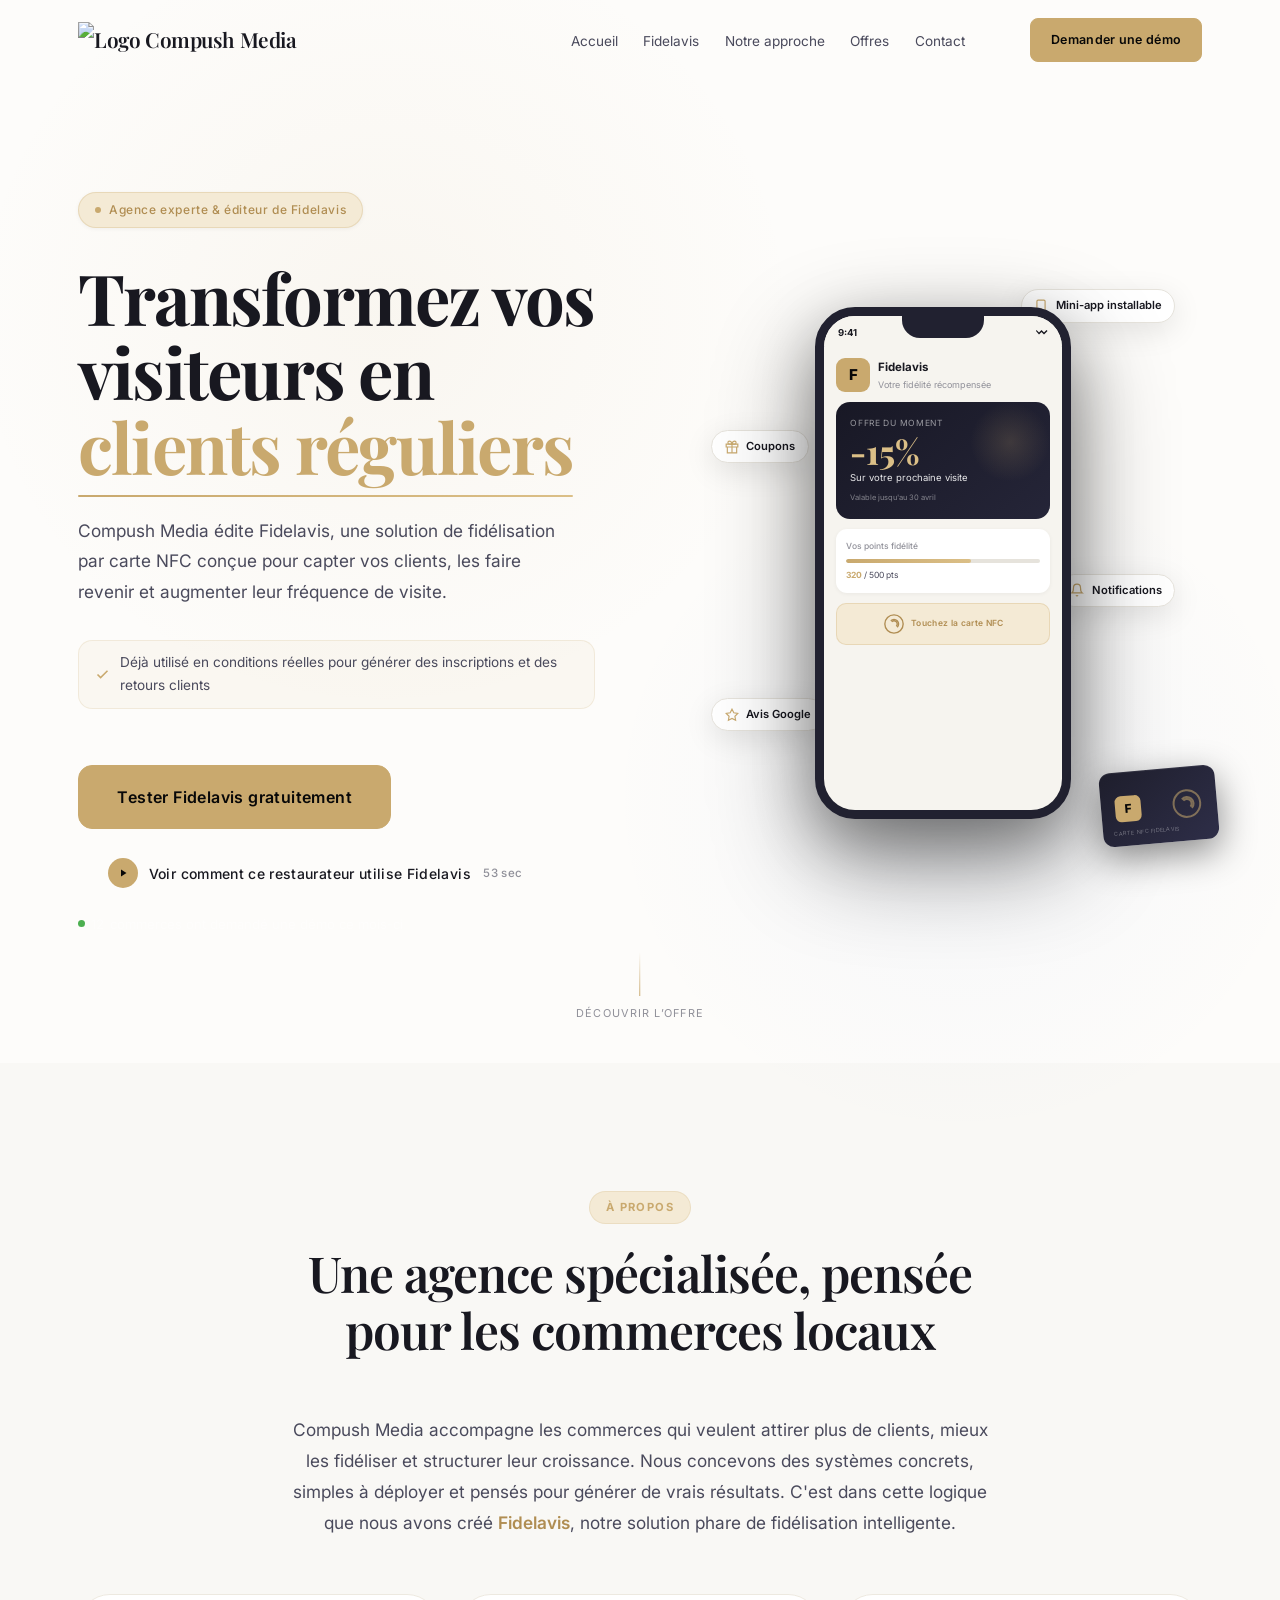
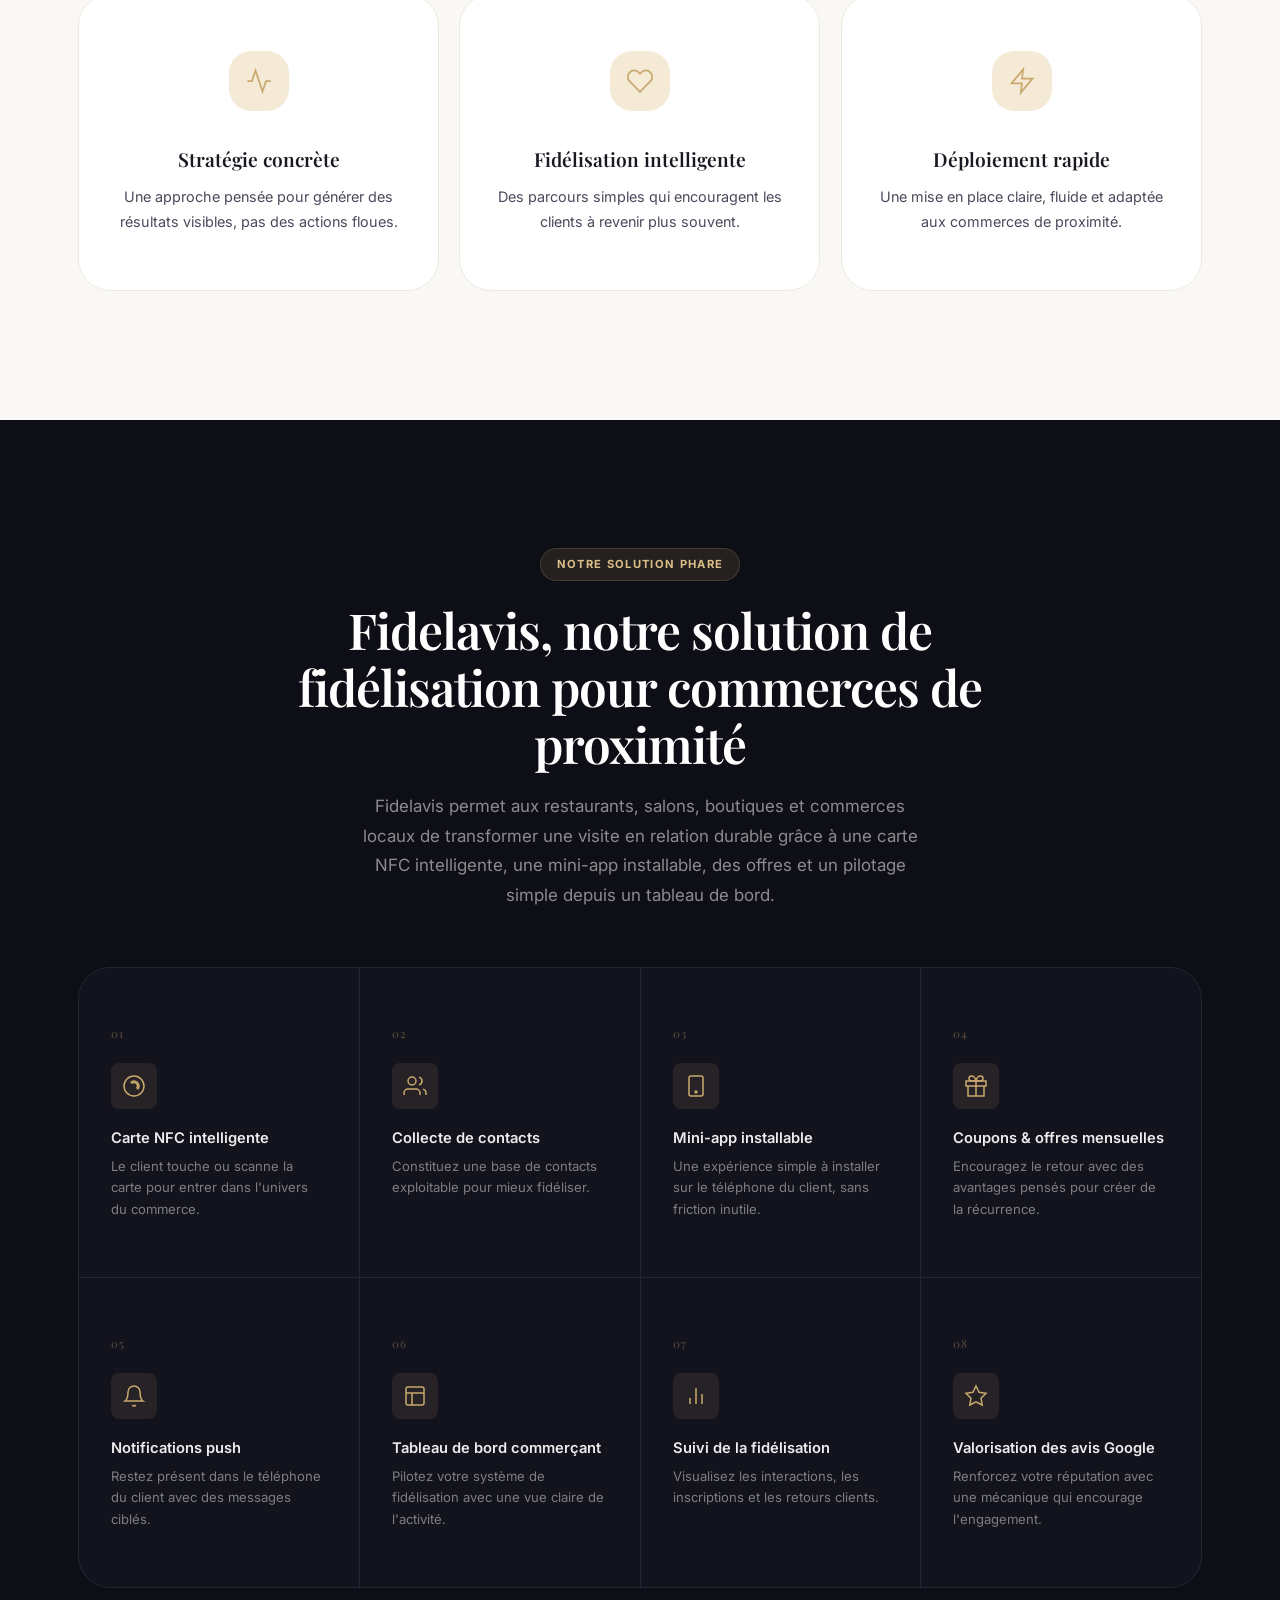
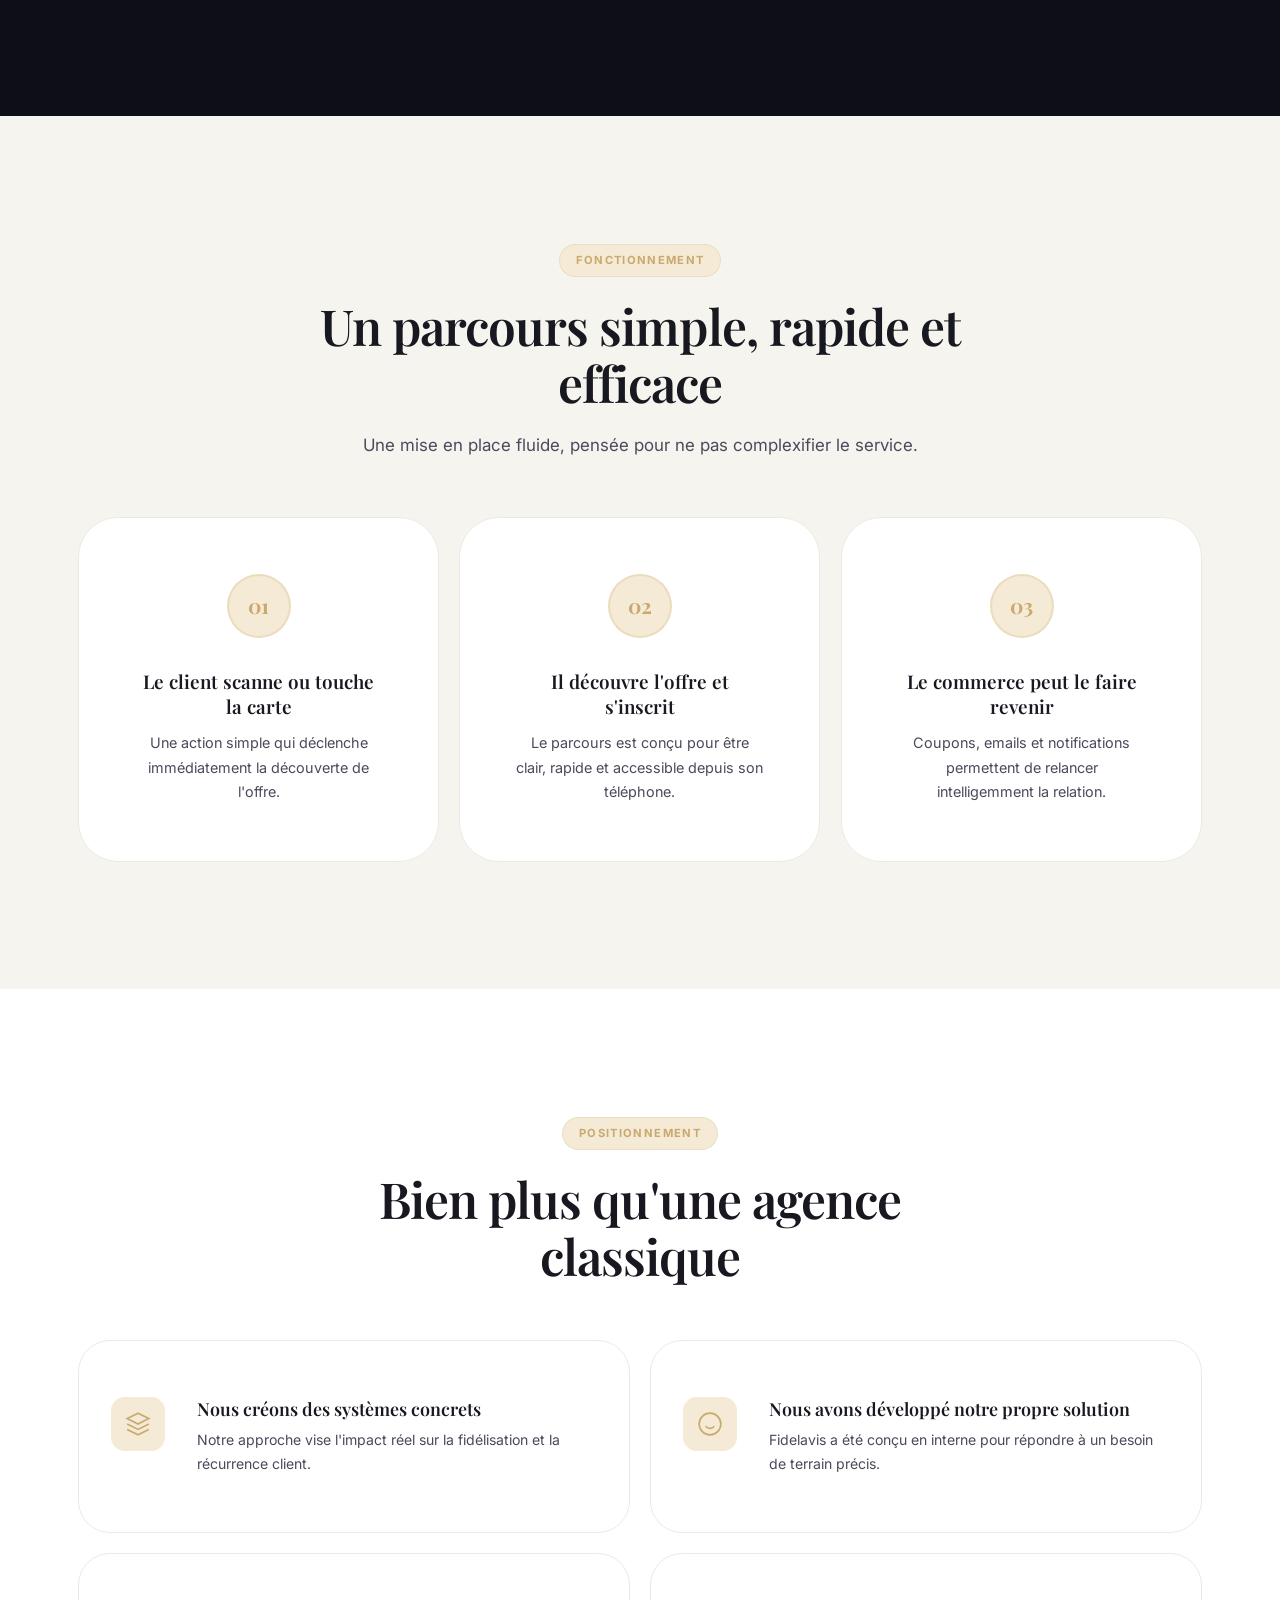
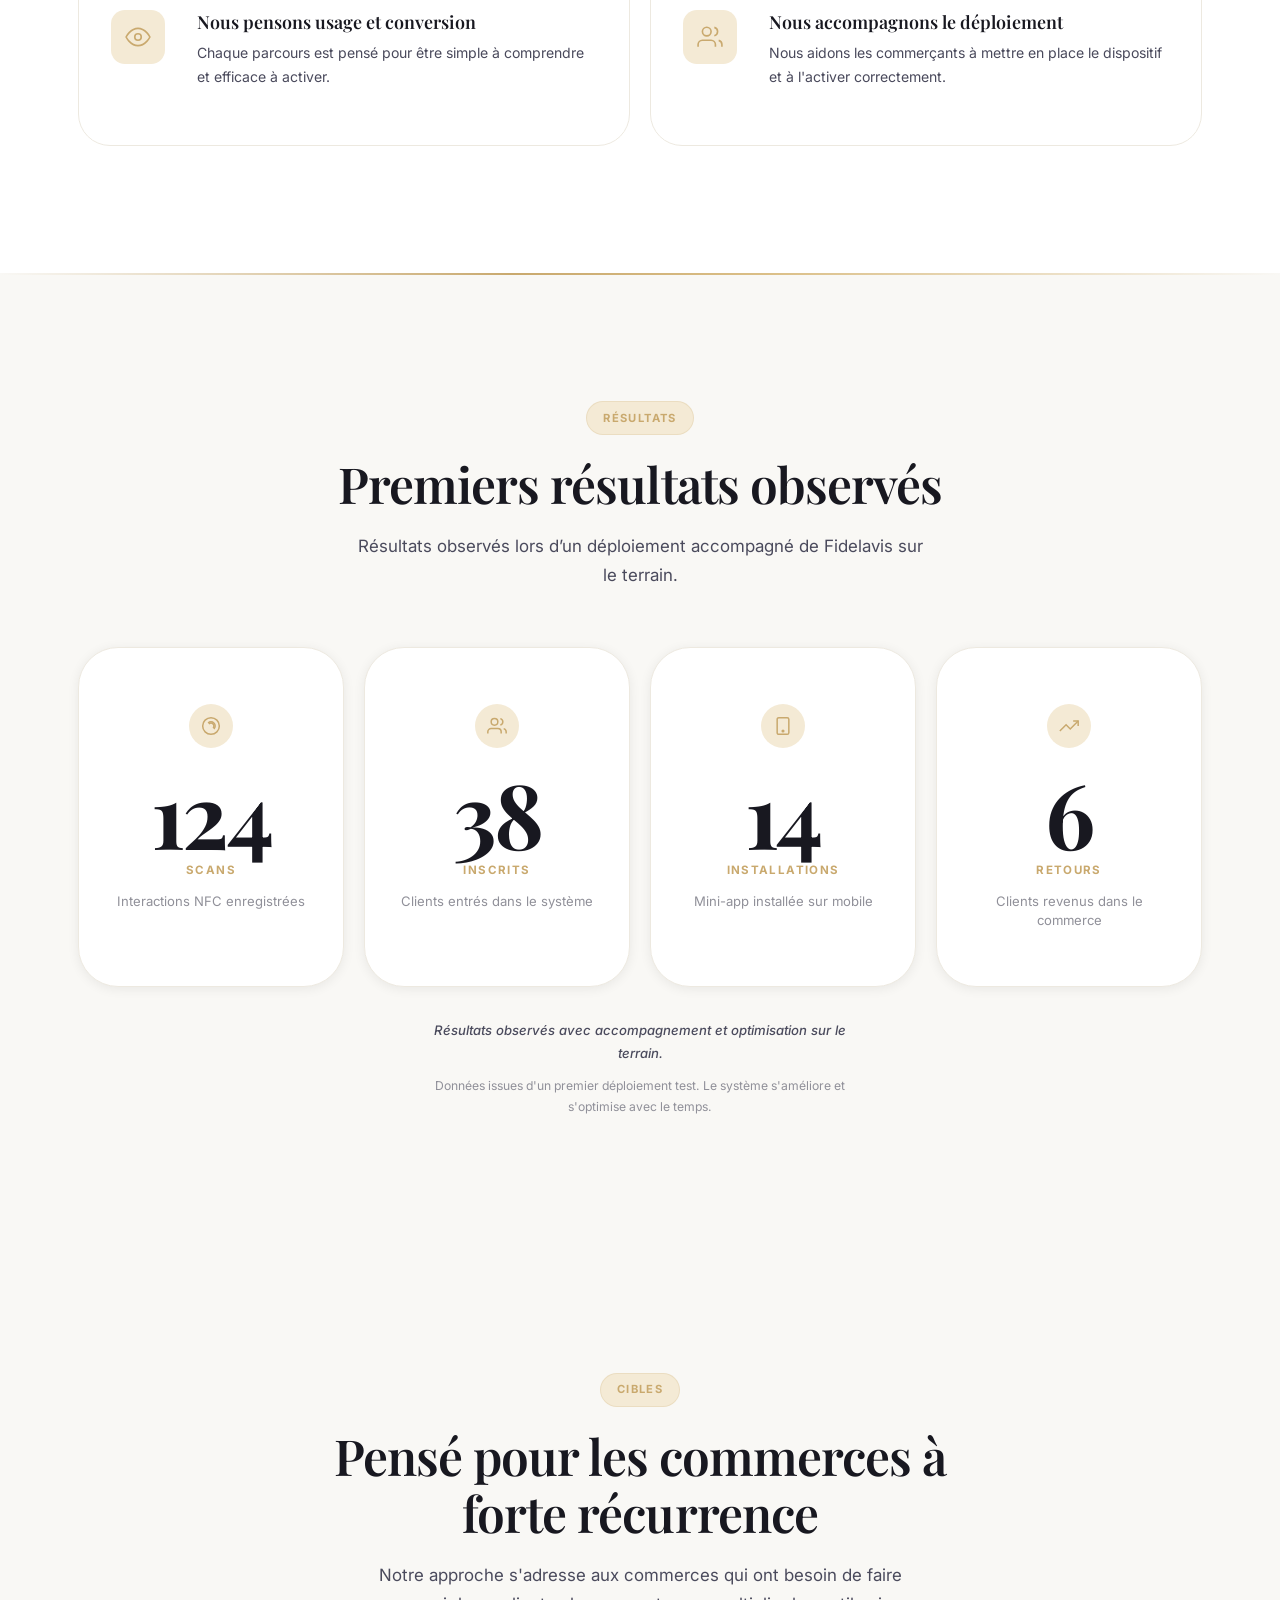
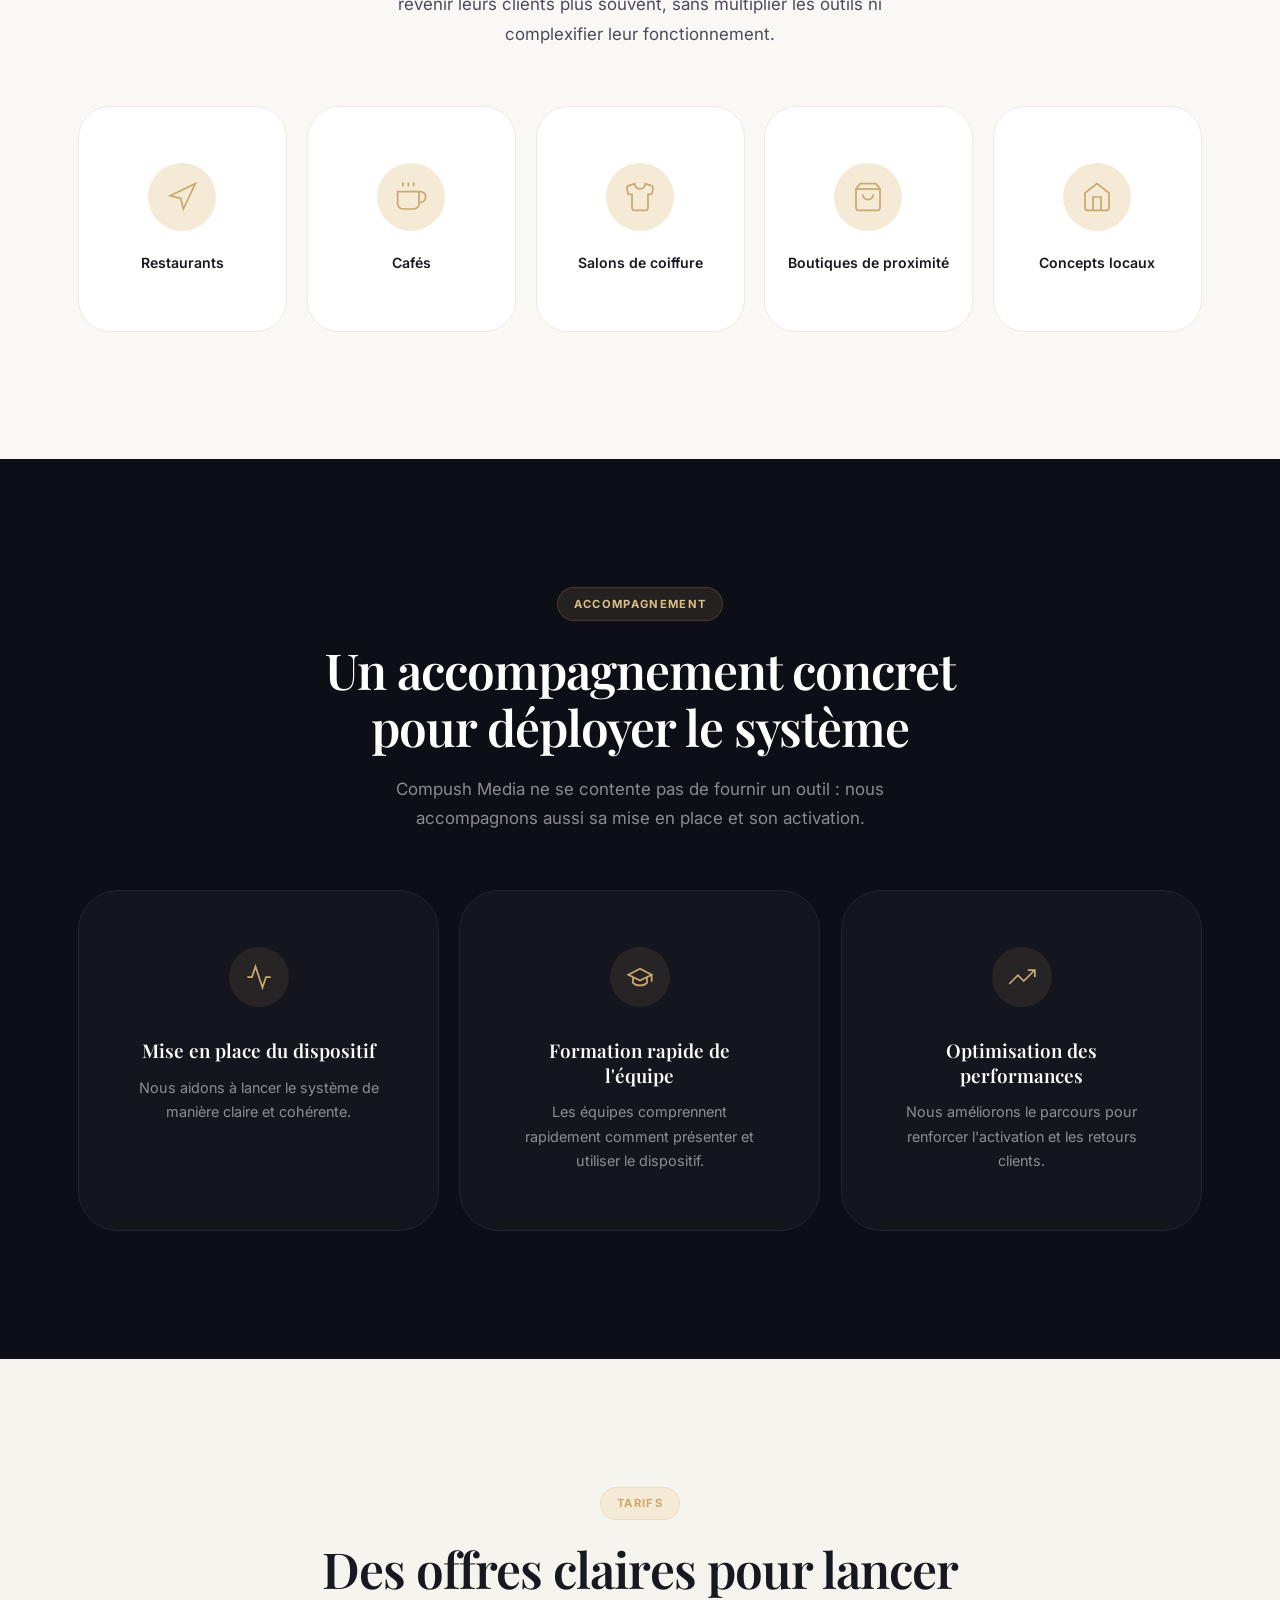
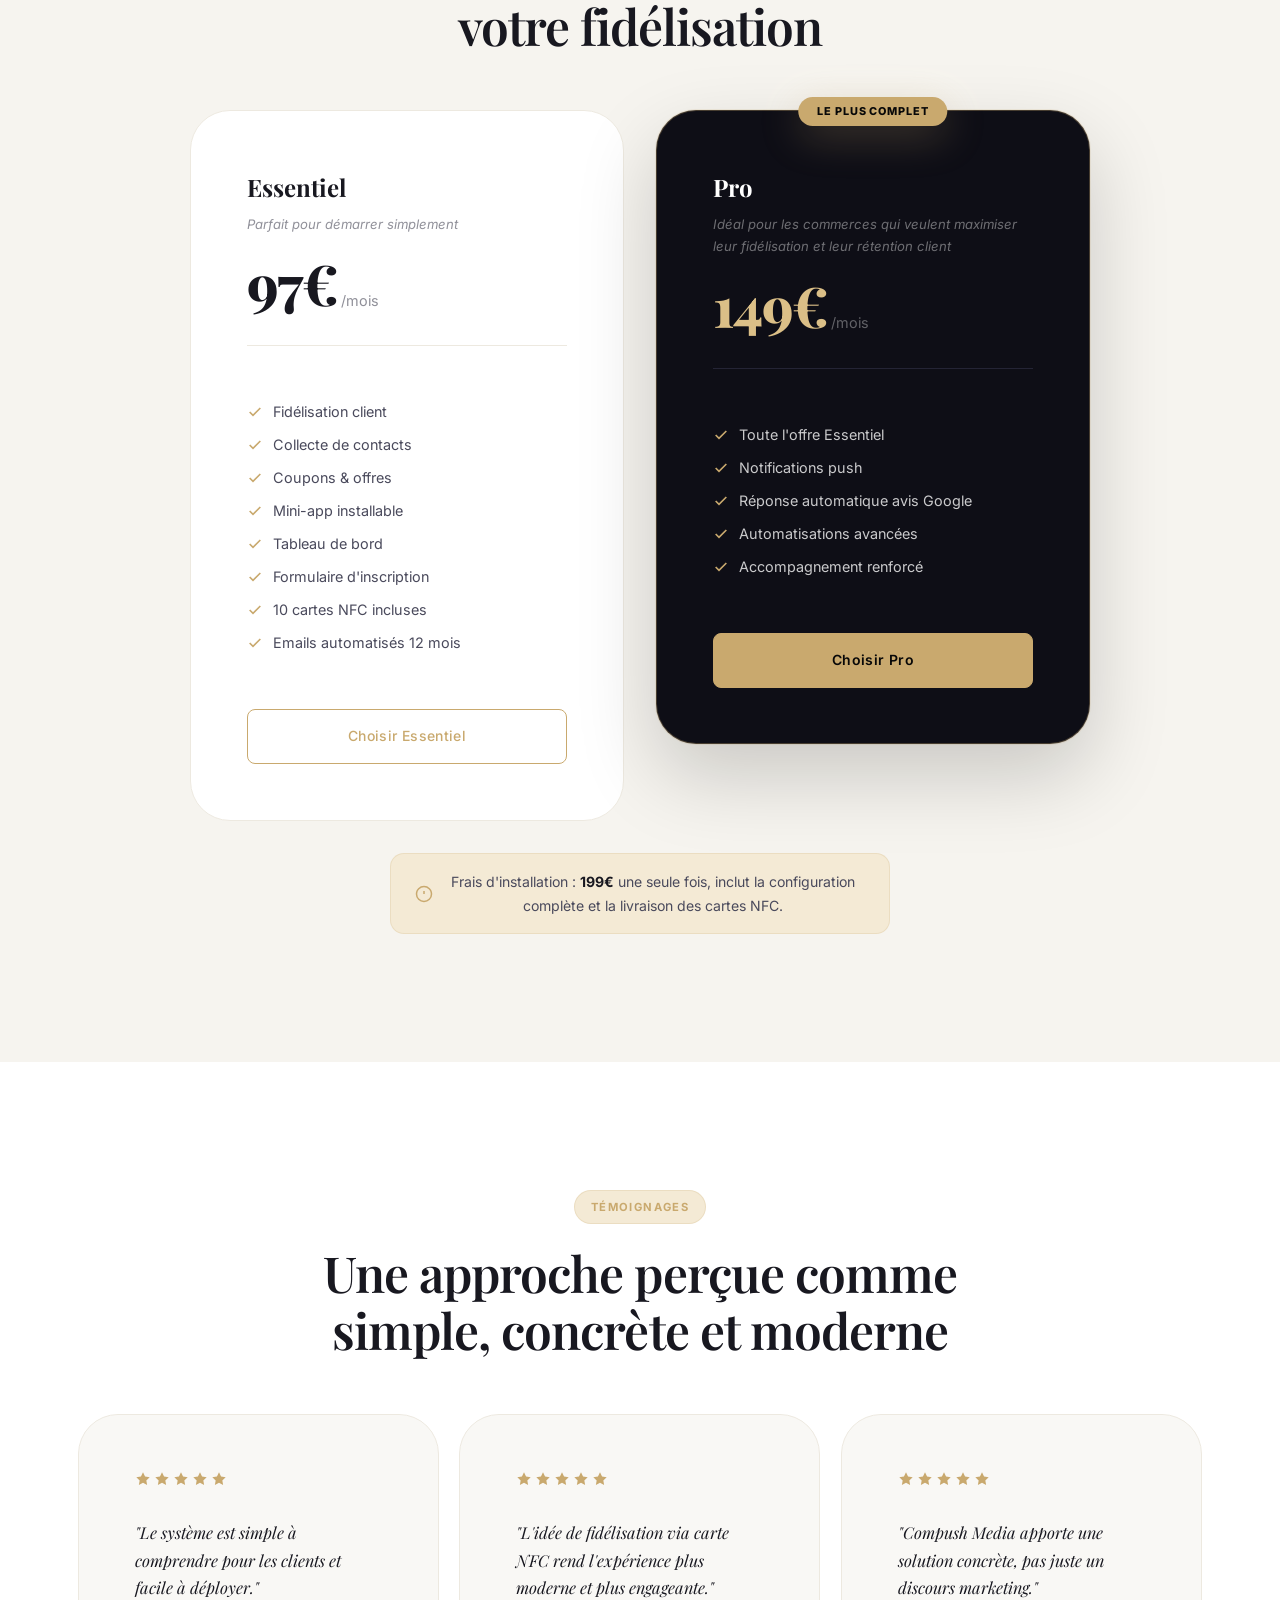
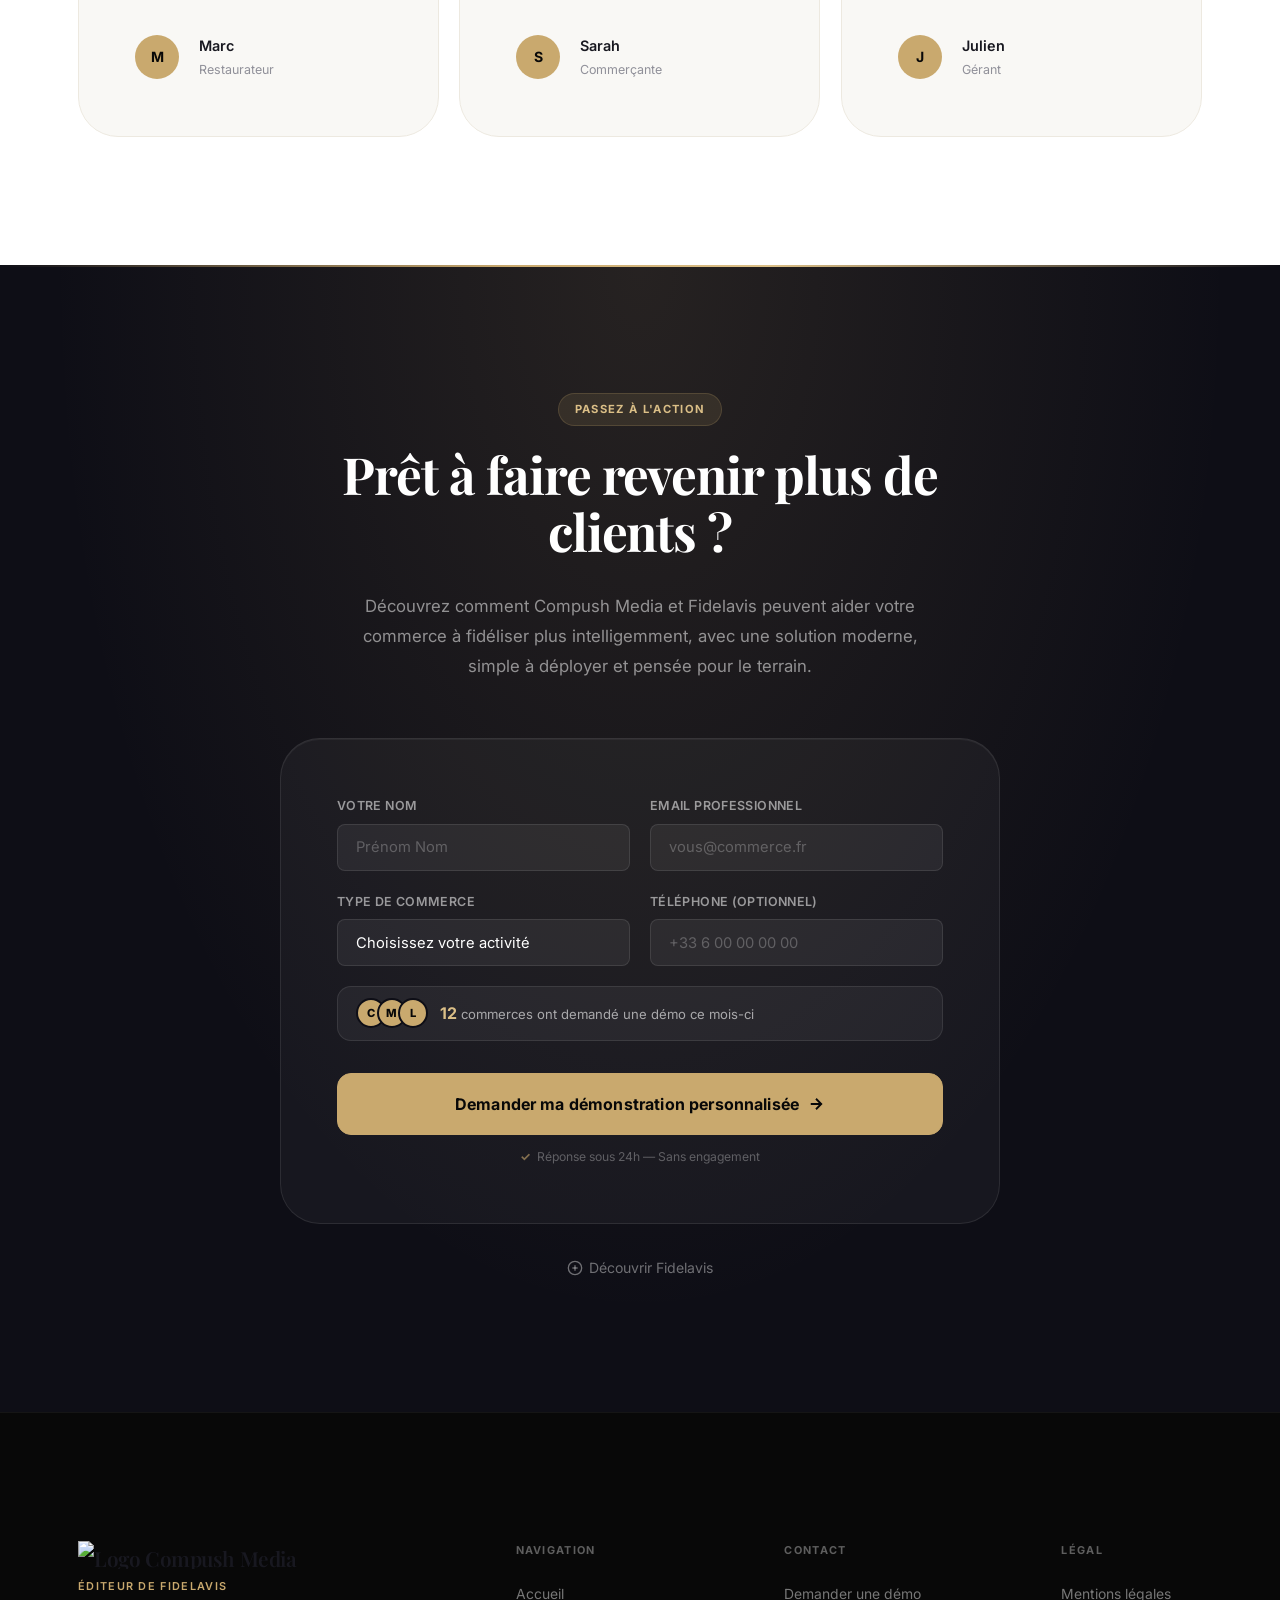
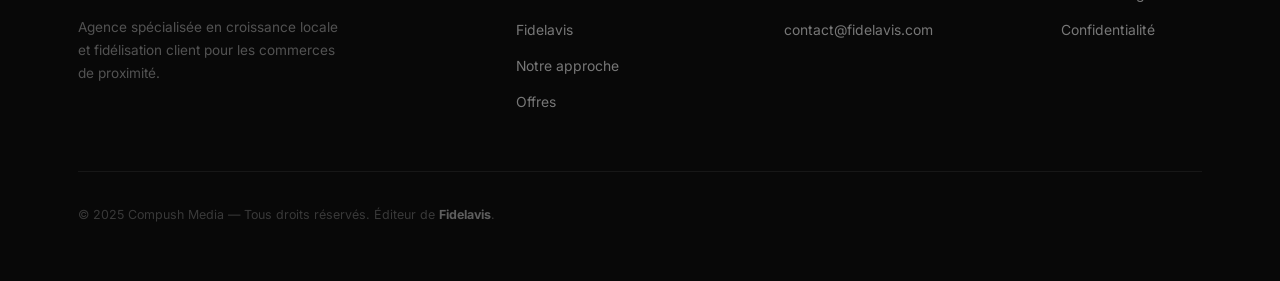
==== index.html @ 146dde57 "Initial commit — site Compush Media / Fidelavis" ====
<!DOCTYPE html>
<html lang="fr">
<head>
  <meta charset="UTF-8" />
  <meta name="viewport" content="width=device-width, initial-scale=1.0" />

  <title>Compush Media — Fidélisation client restaurant & commerces | Solution NFC Fidelavis</title>
  <meta name="description" content="Augmentez vos clients réguliers avec Fidelavis, la solution de fidélisation par carte NFC pour restaurants et commerces. Compush Media vous aide à capter, fidéliser et relancer vos clients efficacement." />

  <link rel="canonical" href="https://www.compushmedia.com/" />

  <meta property="og:title" content="Compush Media — Fidélisation client restaurant & commerces | Solution NFC Fidelavis" />
  <meta property="og:description" content="Augmentez vos clients réguliers avec Fidelavis, la solution de fidélisation par carte NFC pour restaurants et commerces. Compush Media vous aide à capter, fidéliser et relancer vos clients efficacement." />
  <meta property="og:type" content="website" />
  <meta property="og:url" content="https://www.compushmedia.com/" />
  <meta property="og:image" content="https://www.compushmedia.com/assets/og-cover.jpg" />

  <meta name="twitter:card" content="summary_large_image" />
  <meta name="twitter:title" content="Compush Media — Fidélisation client restaurant & commerces | Solution NFC Fidelavis" />
  <meta name="twitter:description" content="Augmentez vos clients réguliers avec Fidelavis, la solution de fidélisation par carte NFC pour restaurants et commerces." />
  <meta name="twitter:image" content="https://www.compushmedia.com/assets/og-cover.jpg" />

  <link rel="preconnect" href="https://fonts.googleapis.com" />
  <link rel="preconnect" href="https://fonts.gstatic.com" crossorigin />
  <link href="https://fonts.googleapis.com/css2?family=Playfair+Display:wght@400;500;600;700&family=Inter:wght@300;400;500;600&display=swap" rel="stylesheet" />
  <link rel="stylesheet" href="style.css" />
</head>
<body>

  <div class="scroll-progress" id="scrollProgress" role="progressbar" aria-valuenow="0" aria-valuemin="0" aria-valuemax="100"></div>

  <header class="header" id="header">
    <div class="container header__inner">
      <a href="#accueil" class="logo" aria-label="Compush Media - Retour à l'accueil">
        <img src="LogoCompushMédia.png" alt="Logo Compush Media" class="logo__image" />
      </a>

      <nav class="nav" id="nav">
        <ul class="nav__list">
          <li><a href="#accueil" class="nav__link">Accueil</a></li>
          <li><a href="#fidelavis" class="nav__link">Fidelavis</a></li>
          <li><a href="#approche" class="nav__link">Notre approche</a></li>
          <li><a href="#offres" class="nav__link">Offres</a></li>
          <li><a href="#contact" class="nav__link">Contact</a></li>
        </ul>
      </nav>

      <a href="#contact" class="btn btn--primary btn--sm header__cta">Demander une démo</a>

      <button class="hamburger" id="hamburger" aria-label="Menu" aria-expanded="false">
        <span></span><span></span><span></span>
      </button>
    </div>
  </header>

  <main>

    <section class="hero" id="accueil">
      <div class="container hero__inner">
        <div class="hero__content reveal">
          <div class="badge">
            <span class="badge__dot"></span>
            Agence experte &amp; éditeur de Fidelavis
          </div>

          <h1 class="hero__title">
            Transformez vos visiteurs en
            <em>clients réguliers</em>
          </h1>

          <p class="hero__subtitle">
            Compush Media édite Fidelavis, une solution de fidélisation par carte NFC conçue pour capter vos clients, les faire revenir et augmenter leur fréquence de visite.
          </p>

          <p class="hero__proof">
            <svg width="15" height="15" viewBox="0 0 24 24" fill="none" stroke="currentColor" stroke-width="2.5"><polyline points="20 6 9 17 4 12"/></svg>
            Déjà utilisé en conditions réelles pour générer des inscriptions et des retours clients
          </p>

          <div class="hero__actions">
            <a href="#contact" class="btn btn--primary btn--lg">Tester Fidelavis gratuitement</a>
            <button class="btn btn--ghost hero__video-btn" id="videoBtn">
              <span class="hero__video-play">
                <svg width="12" height="12" viewBox="0 0 24 24" fill="currentColor"><path d="M8 5v14l11-7z"/></svg>
              </span>
              Voir comment ce restaurateur utilise Fidelavis<em>53 sec</em>
            </button>
          </div>
          <p class="cta-live-proof">
            <span class="dot"></span>
            <span id="liveCount">12</span> commerces ont demandé une démo ce mois-ci
          </p>
        </div>

        <div class="hero__visual reveal reveal--delay">
          <div class="phone-wrap">
            <div class="phone-float-label phone-float-label--1">
              <svg width="14" height="14" viewBox="0 0 24 24" fill="none" stroke="currentColor" stroke-width="2"><rect x="5" y="2" width="14" height="20" rx="2"/><circle cx="12" cy="18" r="1"/></svg>
              Mini-app installable
            </div>
            <div class="phone-float-label phone-float-label--2">
              <svg width="14" height="14" viewBox="0 0 24 24" fill="none" stroke="currentColor" stroke-width="2"><path d="M20 12V22H4V12"/><path d="M22 7H2v5h20V7z"/><path d="M12 22V7"/><path d="M12 7H7.5a2.5 2.5 0 0 1 0-5C11 2 12 7 12 7z"/><path d="M12 7h4.5a2.5 2.5 0 0 0 0-5C13 2 12 7 12 7z"/></svg>
              Coupons
            </div>
            <div class="phone-float-label phone-float-label--3">
              <svg width="14" height="14" viewBox="0 0 24 24" fill="none" stroke="currentColor" stroke-width="2"><path d="M18 8A6 6 0 0 0 6 8c0 7-3 9-3 9h18s-3-2-3-9"/><path d="M13.73 21a2 2 0 0 1-3.46 0"/></svg>
              Notifications
            </div>
            <div class="phone-float-label phone-float-label--4">
              <svg width="14" height="14" viewBox="0 0 24 24" fill="none" stroke="currentColor" stroke-width="2"><polygon points="12 2 15.09 8.26 22 9.27 17 14.14 18.18 21.02 12 17.77 5.82 21.02 7 14.14 2 9.27 8.91 8.26 12 2"/></svg>
              Avis Google
            </div>

            <div class="phone">
              <div class="phone__notch"></div>
              <div class="phone__screen">
                <div class="phone__status-bar">
                  <span>9:41</span>
                  <span class="phone__icons">
                    <svg width="12" height="12" viewBox="0 0 24 24" fill="currentColor"><path d="M1 6l5 5 5-5 5 5 5-5 2 2-7 7-5-5-5 5L0 8z"/></svg>
                  </span>
                </div>
                <div class="phone__app">
                  <div class="app__header">
                    <div class="app__logo">F</div>
                    <div>
                      <div class="app__title">Fidelavis</div>
                      <div class="app__sub">Votre fidélité récompensée</div>
                    </div>
                  </div>
                  <div class="app__card">
                    <div class="app__card-label">Offre du moment</div>
                    <div class="app__card-offer">-15%</div>
                    <div class="app__card-detail">Sur votre prochaine visite</div>
                    <div class="app__card-expires">Valable jusqu'au 30 avril</div>
                  </div>
                  <div class="app__points">
                    <div class="app__points-label">Vos points fidélité</div>
                    <div class="app__points-bar">
                      <div class="app__points-fill"></div>
                    </div>
                    <div class="app__points-count"><strong>320</strong> / 500 pts</div>
                  </div>
                  <div class="app__nfc">
                    <svg width="22" height="22" viewBox="0 0 24 24" fill="none" stroke="currentColor" stroke-width="1.5"><path d="M12 2C6.477 2 2 6.477 2 12s4.477 10 10 10 10-4.477 10-10S17.523 2 12 2z"/><path d="M8.5 8.5C9.5 7.5 10.7 7 12 7s2.5.5 3.5 1.5 1.5 2.2 1.5 3.5-.5 2.5-1.5 3.5"/><path d="M9.5 9.5c.7-.7 1.5-1 2.5-1s1.8.3 2.5 1 1 1.5 1 2.5-.3 1.8-1 2.5"/></svg>
                    Touchez la carte NFC
                  </div>
                </div>
              </div>
            </div>

            <div class="nfc-card">
              <div class="nfc-card__logo">F</div>
              <div class="nfc-card__wave">
                <svg width="32" height="32" viewBox="0 0 24 24" fill="none" stroke="currentColor" stroke-width="1.5"><path d="M12 2C6.477 2 2 6.477 2 12s4.477 10 10 10 10-4.477 10-10S17.523 2 12 2z"/><path d="M8.5 8.5C9.5 7.5 10.7 7 12 7s2.5.5 3.5 1.5 1.5 2.2 1.5 3.5-.5 2.5-1.5 3.5"/><path d="M9.5 9.5c.7-.7 1.5-1 2.5-1s1.8.3 2.5 1 1 1.5 1 2.5-.3 1.8-1 2.5"/></svg>
              </div>
              <div class="nfc-card__text">Carte NFC Fidelavis</div>
            </div>
          </div>
        </div>
      </div>

      <div class="hero__scroll-indicator">
        <div class="hero__scroll-line"></div>
        <span>Découvrir l’offre</span>
      </div>
    </section>

    <section class="section section--light" id="approche">
      <div class="container">
        <div class="section__header reveal">
          <div class="section__tag">À propos</div>
          <h2 class="section__title">Une agence spécialisée, pensée pour les commerces locaux</h2>
        </div>

        <div class="about__intro reveal">
          <p>
            Compush Media accompagne les commerces qui veulent attirer plus de clients, mieux les fidéliser et structurer leur croissance.
            Nous concevons des systèmes concrets, simples à déployer et pensés pour générer de vrais résultats.
            C'est dans cette logique que nous avons créé <strong>Fidelavis</strong>, notre solution phare de fidélisation intelligente.
          </p>
        </div>

        <div class="pillars">
          <div class="pillar reveal">
            <div class="pillar__icon">
              <svg width="28" height="28" viewBox="0 0 24 24" fill="none" stroke="currentColor" stroke-width="1.5"><path d="M22 12h-4l-3 9L9 3l-3 9H2"/></svg>
            </div>
            <h3 class="pillar__title">Stratégie concrète</h3>
            <p class="pillar__text">Une approche pensée pour générer des résultats visibles, pas des actions floues.</p>
          </div>

          <div class="pillar reveal reveal--delay">
            <div class="pillar__icon">
              <svg width="28" height="28" viewBox="0 0 24 24" fill="none" stroke="currentColor" stroke-width="1.5"><path d="M20.84 4.61a5.5 5.5 0 0 0-7.78 0L12 5.67l-1.06-1.06a5.5 5.5 0 0 0-7.78 7.78l1.06 1.06L12 21.23l7.78-7.78 1.06-1.06a5.5 5.5 0 0 0 0-7.78z"/></svg>
            </div>
            <h3 class="pillar__title">Fidélisation intelligente</h3>
            <p class="pillar__text">Des parcours simples qui encouragent les clients à revenir plus souvent.</p>
          </div>

          <div class="pillar reveal reveal--delay-2">
            <div class="pillar__icon">
              <svg width="28" height="28" viewBox="0 0 24 24" fill="none" stroke="currentColor" stroke-width="1.5"><path d="M13 2L3 14h9l-1 8 10-12h-9l1-8z"/></svg>
            </div>
            <h3 class="pillar__title">Déploiement rapide</h3>
            <p class="pillar__text">Une mise en place claire, fluide et adaptée aux commerces de proximité.</p>
          </div>
        </div>
      </div>
    </section>

    <section class="section section--dark" id="fidelavis">
      <div class="container">
        <div class="section__header reveal">
          <div class="section__tag section__tag--gold">Notre solution phare</div>
          <h2 class="section__title section__title--light">Fidelavis, notre solution de fidélisation pour commerces de proximité</h2>
          <p class="section__intro section__intro--light">
            Fidelavis permet aux restaurants, salons, boutiques et commerces locaux de transformer une visite en relation durable grâce à une carte NFC intelligente, une mini-app installable, des offres et un pilotage simple depuis un tableau de bord.
          </p>
        </div>

        <div class="features-grid">
          <div class="feature reveal" data-tooltip="Le client approche son téléphone de la carte et est instantanément redirigé vers votre offre — sans application à télécharger.">
            <div class="feature__number">01</div>
            <div class="feature__icon">
              <svg width="24" height="24" viewBox="0 0 24 24" fill="none" stroke="currentColor" stroke-width="1.5"><path d="M12 2C6.477 2 2 6.477 2 12s4.477 10 10 10 10-4.477 10-10S17.523 2 12 2z"/><path d="M8.5 8.5C9.5 7.5 10.7 7 12 7s2.5.5 3.5 1.5 1.5 2.2 1.5 3.5-.5 2.5-1.5 3.5"/><path d="M9.5 9.5c.7-.7 1.5-1 2.5-1s1.8.3 2.5 1 1 1.5 1 2.5-.3 1.8-1 2.5"/></svg>
            </div>
            <h3 class="feature__title">Carte NFC intelligente</h3>
            <p class="feature__text">Le client touche ou scanne la carte pour entrer dans l'univers du commerce.</p>
          </div>

          <div class="feature reveal reveal--delay" data-tooltip="Chaque inscription enrichit votre base : nom, email, téléphone. Vous pouvez relancer vos clients à tout moment depuis le tableau de bord.">
            <div class="feature__number">02</div>
            <div class="feature__icon">
              <svg width="24" height="24" viewBox="0 0 24 24" fill="none" stroke="currentColor" stroke-width="1.5"><path d="M17 21v-2a4 4 0 0 0-4-4H5a4 4 0 0 0-4 4v2"/><circle cx="9" cy="7" r="4"/><path d="M23 21v-2a4 4 0 0 0-3-3.87"/><path d="M16 3.13a4 4 0 0 1 0 7.75"/></svg>
            </div>
            <h3 class="feature__title">Collecte de contacts</h3>
            <p class="feature__text">Constituez une base de contacts exploitable pour mieux fidéliser.</p>
          </div>

          <div class="feature reveal reveal--delay-2" data-tooltip="Le client ajoute l'app à son écran d'accueil en 2 clics — sans passer par l'App Store. Elle reste visible comme une vraie application.">
            <div class="feature__number">03</div>
            <div class="feature__icon">
              <svg width="24" height="24" viewBox="0 0 24 24" fill="none" stroke="currentColor" stroke-width="1.5"><rect x="5" y="2" width="14" height="20" rx="2"/><circle cx="12" cy="18" r="1"/></svg>
            </div>
            <h3 class="feature__title">Mini-app installable</h3>
            <p class="feature__text">Une expérience simple à installer sur le téléphone du client, sans friction inutile.</p>
          </div>

          <div class="feature reveal" data-tooltip="Exemple : -15% sur la prochaine visite, café offert au 5e passage. Les coupons sont activables depuis le tableau de bord en quelques secondes.">
            <div class="feature__number">04</div>
            <div class="feature__icon">
              <svg width="24" height="24" viewBox="0 0 24 24" fill="none" stroke="currentColor" stroke-width="1.5"><path d="M20 12V22H4V12"/><path d="M22 7H2v5h20V7z"/><path d="M12 22V7"/><path d="M12 7H7.5a2.5 2.5 0 0 1 0-5C11 2 12 7 12 7z"/><path d="M12 7h4.5a2.5 2.5 0 0 0 0-5C13 2 12 7 12 7z"/></svg>
            </div>
            <h3 class="feature__title">Coupons &amp; offres mensuelles</h3>
            <p class="feature__text">Encouragez le retour avec des avantages pensés pour créer de la récurrence.</p>
          </div>

          <div class="feature reveal reveal--delay" data-tooltip="Envoyez un message ciblé à vos clients inscrits : nouvelle offre, événement, rappel. Le taux d'ouverture des notifications push est 5× supérieur aux emails.">
            <div class="feature__number">05</div>
            <div class="feature__icon">
              <svg width="24" height="24" viewBox="0 0 24 24" fill="none" stroke="currentColor" stroke-width="1.5"><path d="M18 8A6 6 0 0 0 6 8c0 7-3 9-3 9h18s-3-2-3-9"/><path d="M13.73 21a2 2 0 0 1-3.46 0"/></svg>
            </div>
            <h3 class="feature__title">Notifications push</h3>
            <p class="feature__text">Restez présent dans le téléphone du client avec des messages ciblés.</p>
          </div>

          <div class="feature reveal reveal--delay-2" data-tooltip="Vue en temps réel : nombre de scans, inscrits, coupons utilisés, retours clients. Tout accessible depuis un navigateur, sur mobile ou desktop.">
            <div class="feature__number">06</div>
            <div class="feature__icon">
              <svg width="24" height="24" viewBox="0 0 24 24" fill="none" stroke="currentColor" stroke-width="1.5"><rect x="3" y="3" width="18" height="18" rx="2"/><path d="M3 9h18M9 21V9"/></svg>
            </div>
            <h3 class="feature__title">Tableau de bord commerçant</h3>
            <p class="feature__text">Pilotez votre système de fidélisation avec une vue claire de l'activité.</p>
          </div>

          <div class="feature reveal" data-tooltip="Identifiez vos clients les plus fidèles, ceux qui ne sont pas revenus depuis 30 jours, et relancez-les au bon moment avec la bonne offre.">
            <div class="feature__number">07</div>
            <div class="feature__icon">
              <svg width="24" height="24" viewBox="0 0 24 24" fill="none" stroke="currentColor" stroke-width="1.5"><line x1="18" y1="20" x2="18" y2="10"/><line x1="12" y1="20" x2="12" y2="4"/><line x1="6" y1="20" x2="6" y2="14"/></svg>
            </div>
            <h3 class="feature__title">Suivi de la fidélisation</h3>
            <p class="feature__text">Visualisez les interactions, les inscriptions et les retours clients.</p>
          </div>

          <div class="feature reveal reveal--delay" data-tooltip="Après une visite, Fidelavis propose automatiquement au client de laisser un avis Google — au moment où son expérience est encore fraîche.">
            <div class="feature__number">08</div>
            <div class="feature__icon">
              <svg width="24" height="24" viewBox="0 0 24 24" fill="none" stroke="currentColor" stroke-width="1.5"><polygon points="12 2 15.09 8.26 22 9.27 17 14.14 18.18 21.02 12 17.77 5.82 21.02 7 14.14 2 9.27 8.91 8.26 12 2"/></svg>
            </div>
            <h3 class="feature__title">Valorisation des avis Google</h3>
            <p class="feature__text">Renforcez votre réputation avec une mécanique qui encourage l'engagement.</p>
          </div>
        </div>
      </div>
    </section>

    <section class="section section--cream">
      <div class="container">
        <div class="section__header reveal">
          <div class="section__tag">Fonctionnement</div>
          <h2 class="section__title">Un parcours simple, rapide et efficace</h2>
          <p class="section__intro">Une mise en place fluide, pensée pour ne pas complexifier le service.</p>
        </div>

        <div class="steps">
          <div class="step reveal">
            <div class="step__number"><span>01</span></div>
            <div class="step__content">
              <h3 class="step__title">Le client scanne ou touche la carte</h3>
              <p class="step__text">Une action simple qui déclenche immédiatement la découverte de l'offre.</p>
            </div>
            <div class="step__connector"></div>
          </div>

          <div class="step reveal reveal--delay">
            <div class="step__number"><span>02</span></div>
            <div class="step__content">
              <h3 class="step__title">Il découvre l'offre et s'inscrit</h3>
              <p class="step__text">Le parcours est conçu pour être clair, rapide et accessible depuis son téléphone.</p>
            </div>
            <div class="step__connector"></div>
          </div>

          <div class="step reveal reveal--delay-2">
            <div class="step__number"><span>03</span></div>
            <div class="step__content">
              <h3 class="step__title">Le commerce peut le faire revenir</h3>
              <p class="step__text">Coupons, emails et notifications permettent de relancer intelligemment la relation.</p>
            </div>
          </div>
        </div>
      </div>
    </section>

    <section class="section section--white">
      <div class="container">
        <div class="section__header reveal">
          <div class="section__tag">Positionnement</div>
          <h2 class="section__title">Bien plus qu'une agence classique</h2>
        </div>

        <div class="differents">
          <div class="different reveal">
            <div class="different__icon">
              <svg width="26" height="26" viewBox="0 0 24 24" fill="none" stroke="currentColor" stroke-width="1.5"><path d="M12 2L2 7l10 5 10-5-10-5z"/><path d="M2 17l10 5 10-5"/><path d="M2 12l10 5 10-5"/></svg>
            </div>
            <div class="different__body">
              <h3 class="different__title">Nous créons des systèmes concrets</h3>
              <p class="different__text">Notre approche vise l'impact réel sur la fidélisation et la récurrence client.</p>
            </div>
          </div>

          <div class="different reveal reveal--delay">
            <div class="different__icon">
              <svg width="26" height="26" viewBox="0 0 24 24" fill="none" stroke="currentColor" stroke-width="1.5"><circle cx="12" cy="12" r="10"/><path d="M8 14s1.5 2 4 2 4-2 4-2"/><line x1="9" y1="9" x2="9.01" y2="9"/><line x1="15" y1="9" x2="15.01" y2="9"/></svg>
            </div>
            <div class="different__body">
              <h3 class="different__title">Nous avons développé notre propre solution</h3>
              <p class="different__text">Fidelavis a été conçu en interne pour répondre à un besoin de terrain précis.</p>
            </div>
          </div>

          <div class="different reveal">
            <div class="different__icon">
              <svg width="26" height="26" viewBox="0 0 24 24" fill="none" stroke="currentColor" stroke-width="1.5"><path d="M1 12s4-8 11-8 11 8 11 8-4 8-11 8-11-8-11-8z"/><circle cx="12" cy="12" r="3"/></svg>
            </div>
            <div class="different__body">
              <h3 class="different__title">Nous pensons usage et conversion</h3>
              <p class="different__text">Chaque parcours est pensé pour être simple à comprendre et efficace à activer.</p>
            </div>
          </div>

          <div class="different reveal reveal--delay">
            <div class="different__icon">
              <svg width="26" height="26" viewBox="0 0 24 24" fill="none" stroke="currentColor" stroke-width="1.5"><path d="M17 21v-2a4 4 0 0 0-4-4H5a4 4 0 0 0-4 4v2"/><circle cx="9" cy="7" r="4"/><path d="M23 21v-2a4 4 0 0 0-3-3.87"/><path d="M16 3.13a4 4 0 0 1 0 7.75"/></svg>
            </div>
            <div class="different__body">
              <h3 class="different__title">Nous accompagnons le déploiement</h3>
              <p class="different__text">Nous aidons les commerçants à mettre en place le dispositif et à l'activer correctement.</p>
            </div>
          </div>
        </div>
      </div>
    </section>

    <section class="section section--gold-accent">
      <div class="container">
        <div class="section__header reveal">
          <div class="section__tag">Résultats</div>
          <h2 class="section__title">Premiers résultats observés</h2>
          <p class="section__intro">Résultats observés lors d’un déploiement accompagné de Fidelavis sur le terrain.</p>
        </div>

        <div class="stats">
          <div class="stat reveal">
            <div class="stat__icon">
              <svg width="20" height="20" viewBox="0 0 24 24" fill="none" stroke="currentColor" stroke-width="1.8"><path d="M12 2C6.477 2 2 6.477 2 12s4.477 10 10 10 10-4.477 10-10S17.523 2 12 2z"/><path d="M8.5 8.5C9.5 7.5 10.7 7 12 7s2.5.5 3.5 1.5 1.5 2.2 1.5 3.5-.5 2.5-1.5 3.5"/><path d="M9.5 9.5c.7-.7 1.5-1 2.5-1s1.8.3 2.5 1 1 1.5 1 2.5-.3 1.8-1 2.5"/></svg>
            </div>
            <div class="stat__number" data-target="124">124</div>
            <div class="stat__unit">scans</div>
            <div class="stat__label">Interactions NFC enregistrées</div>
          </div>
          <div class="stat reveal reveal--delay">
            <div class="stat__icon">
              <svg width="20" height="20" viewBox="0 0 24 24" fill="none" stroke="currentColor" stroke-width="1.8"><path d="M17 21v-2a4 4 0 0 0-4-4H5a4 4 0 0 0-4 4v2"/><circle cx="9" cy="7" r="4"/><path d="M23 21v-2a4 4 0 0 0-3-3.87"/><path d="M16 3.13a4 4 0 0 1 0 7.75"/></svg>
            </div>
            <div class="stat__number" data-target="38">38</div>
            <div class="stat__unit">inscrits</div>
            <div class="stat__label">Clients entrés dans le système</div>
          </div>
          <div class="stat reveal reveal--delay-2">
            <div class="stat__icon">
              <svg width="20" height="20" viewBox="0 0 24 24" fill="none" stroke="currentColor" stroke-width="1.8"><rect x="5" y="2" width="14" height="20" rx="2"/><circle cx="12" cy="18" r="1"/></svg>
            </div>
            <div class="stat__number" data-target="14">14</div>
            <div class="stat__unit">installations</div>
            <div class="stat__label">Mini-app installée sur mobile</div>
          </div>
          <div class="stat reveal reveal--delay">
            <div class="stat__icon">
              <svg width="20" height="20" viewBox="0 0 24 24" fill="none" stroke="currentColor" stroke-width="1.8"><polyline points="23 6 13.5 15.5 8.5 10.5 1 18"/><polyline points="17 6 23 6 23 12"/></svg>
            </div>
            <div class="stat__number" data-target="6">6</div>
            <div class="stat__unit">retours</div>
            <div class="stat__label">Clients revenus dans le commerce</div>
          </div>
        </div>

        <p class="stats__note reveal">Résultats observés avec accompagnement et optimisation sur le terrain.</p>
        <p class="stats__disclaimer reveal">Données issues d'un premier déploiement test. Le système s'améliore et s'optimise avec le temps.</p>
      </div>
    </section>

    <section class="section section--light">
      <div class="container">
        <div class="section__header reveal">
          <div class="section__tag">Cibles</div>
          <h2 class="section__title">Pensé pour les commerces à forte récurrence</h2>
          <p class="section__intro">Notre approche s'adresse aux commerces qui ont besoin de faire revenir leurs clients plus souvent, sans multiplier les outils ni complexifier leur fonctionnement.</p>
        </div>

        <div class="targets">
          <div class="target reveal">
            <div class="target__icon">
              <svg width="32" height="32" viewBox="0 0 24 24" fill="none" stroke="currentColor" stroke-width="1.3"><path d="M3 11l19-9-9 19-2-8-8-2z"/></svg>
            </div>
            <h3 class="target__name">Restaurants</h3>
          </div>

          <div class="target reveal reveal--delay">
            <div class="target__icon">
              <svg width="32" height="32" viewBox="0 0 24 24" fill="none" stroke="currentColor" stroke-width="1.3"><path d="M18 8h1a4 4 0 0 1 0 8h-1"/><path d="M2 8h16v9a4 4 0 0 1-4 4H6a4 4 0 0 1-4-4V8z"/><line x1="6" y1="1" x2="6" y2="4"/><line x1="10" y1="1" x2="10" y2="4"/><line x1="14" y1="1" x2="14" y2="4"/></svg>
            </div>
            <h3 class="target__name">Cafés</h3>
          </div>

          <div class="target reveal reveal--delay-2">
            <div class="target__icon">
              <svg width="32" height="32" viewBox="0 0 24 24" fill="none" stroke="currentColor" stroke-width="1.3"><path d="M20.38 3.46 16 2a4 4 0 0 1-8 0L3.62 3.46a2 2 0 0 0-1.34 2.23l.58 3.57a1 1 0 0 0 .99.84H6v10c0 1.1.9 2 2 2h8a2 2 0 0 0 2-2V10h2.15a1 1 0 0 0 .99-.84l.58-3.57a2 2 0 0 0-1.34-2.23z"/></svg>
            </div>
            <h3 class="target__name">Salons de coiffure</h3>
          </div>

          <div class="target reveal">
            <div class="target__icon">
              <svg width="32" height="32" viewBox="0 0 24 24" fill="none" stroke="currentColor" stroke-width="1.3"><path d="M6 2 3 6v14a2 2 0 0 0 2 2h14a2 2 0 0 0 2-2V6l-3-4z"/><line x1="3" y1="6" x2="21" y2="6"/><path d="M16 10a4 4 0 0 1-8 0"/></svg>
            </div>
            <h3 class="target__name">Boutiques de proximité</h3>
          </div>

          <div class="target reveal reveal--delay">
            <div class="target__icon">
              <svg width="32" height="32" viewBox="0 0 24 24" fill="none" stroke="currentColor" stroke-width="1.3"><path d="M3 9l9-7 9 7v11a2 2 0 0 1-2 2H5a2 2 0 0 1-2-2z"/><polyline points="9 22 9 12 15 12 15 22"/></svg>
            </div>
            <h3 class="target__name">Concepts locaux</h3>
          </div>
        </div>
      </div>
    </section>

    <section class="section section--dark" id="accompagnement">
      <div class="container">
        <div class="section__header reveal">
          <div class="section__tag section__tag--gold">Accompagnement</div>
          <h2 class="section__title section__title--light">Un accompagnement concret pour déployer le système</h2>
          <p class="section__intro section__intro--light">Compush Media ne se contente pas de fournir un outil&nbsp;: nous accompagnons aussi sa mise en place et son activation.</p>
        </div>

        <div class="support-cards">
          <div class="support-card reveal">
            <div class="support-card__icon">
              <svg width="28" height="28" viewBox="0 0 24 24" fill="none" stroke="currentColor" stroke-width="1.5"><polyline points="22 12 18 12 15 21 9 3 6 12 2 12"/></svg>
            </div>
            <h3 class="support-card__title">Mise en place du dispositif</h3>
            <p class="support-card__text">Nous aidons à lancer le système de manière claire et cohérente.</p>
          </div>

          <div class="support-card reveal reveal--delay">
            <div class="support-card__icon">
              <svg width="28" height="28" viewBox="0 0 24 24" fill="none" stroke="currentColor" stroke-width="1.5"><path d="M22 10v6M2 10l10-5 10 5-10 5z"/><path d="M6 12v5c3 3 9 3 12 0v-5"/></svg>
            </div>
            <h3 class="support-card__title">Formation rapide de l'équipe</h3>
            <p class="support-card__text">Les équipes comprennent rapidement comment présenter et utiliser le dispositif.</p>
          </div>

          <div class="support-card reveal reveal--delay-2">
            <div class="support-card__icon">
              <svg width="28" height="28" viewBox="0 0 24 24" fill="none" stroke="currentColor" stroke-width="1.5"><polyline points="23 6 13.5 15.5 8.5 10.5 1 18"/><polyline points="17 6 23 6 23 12"/></svg>
            </div>
            <h3 class="support-card__title">Optimisation des performances</h3>
            <p class="support-card__text">Nous améliorons le parcours pour renforcer l'activation et les retours clients.</p>
          </div>
        </div>
      </div>
    </section>

    <section class="section section--cream" id="offres">
      <div class="container">
        <div class="section__header reveal">
          <div class="section__tag">Tarifs</div>
          <h2 class="section__title">Des offres claires pour lancer votre fidélisation</h2>
        </div>

        <div class="pricing">
          <div class="pricing-card reveal">
            <div class="pricing-card__header">
              <div class="pricing-card__name">Essentiel</div>
              <div class="pricing-card__desc">Parfait pour démarrer simplement</div>
              <div class="pricing-card__price">
                <span class="pricing-card__amount">97€</span>
                <span class="pricing-card__period">/mois</span>
              </div>
            </div>
            <ul class="pricing-card__features">
              <li><svg width="16" height="16" viewBox="0 0 24 24" fill="none" stroke="currentColor" stroke-width="2.5"><polyline points="20 6 9 17 4 12"/></svg> Fidélisation client</li>
              <li><svg width="16" height="16" viewBox="0 0 24 24" fill="none" stroke="currentColor" stroke-width="2.5"><polyline points="20 6 9 17 4 12"/></svg> Collecte de contacts</li>
              <li><svg width="16" height="16" viewBox="0 0 24 24" fill="none" stroke="currentColor" stroke-width="2.5"><polyline points="20 6 9 17 4 12"/></svg> Coupons &amp; offres</li>
              <li><svg width="16" height="16" viewBox="0 0 24 24" fill="none" stroke="currentColor" stroke-width="2.5"><polyline points="20 6 9 17 4 12"/></svg> Mini-app installable</li>
              <li><svg width="16" height="16" viewBox="0 0 24 24" fill="none" stroke="currentColor" stroke-width="2.5"><polyline points="20 6 9 17 4 12"/></svg> Tableau de bord</li>
              <li><svg width="16" height="16" viewBox="0 0 24 24" fill="none" stroke="currentColor" stroke-width="2.5"><polyline points="20 6 9 17 4 12"/></svg> Formulaire d'inscription</li>
              <li><svg width="16" height="16" viewBox="0 0 24 24" fill="none" stroke="currentColor" stroke-width="2.5"><polyline points="20 6 9 17 4 12"/></svg> 10 cartes NFC incluses</li>
              <li><svg width="16" height="16" viewBox="0 0 24 24" fill="none" stroke="currentColor" stroke-width="2.5"><polyline points="20 6 9 17 4 12"/></svg> Emails automatisés 12 mois</li>
            </ul>
            <a href="#contact" class="btn btn--outline btn--full">Choisir Essentiel</a>
          </div>

          <div class="pricing-card pricing-card--featured reveal reveal--delay">
            <div class="pricing-card__badge">Le plus complet</div>
            <div class="pricing-card__header">
              <div class="pricing-card__name">Pro</div>
              <div class="pricing-card__desc">Idéal pour les commerces qui veulent maximiser leur fidélisation et leur rétention client</div>
              <div class="pricing-card__price">
                <span class="pricing-card__amount">149€</span>
                <span class="pricing-card__period">/mois</span>
              </div>
            </div>
            <ul class="pricing-card__features">
              <li><svg width="16" height="16" viewBox="0 0 24 24" fill="none" stroke="currentColor" stroke-width="2.5"><polyline points="20 6 9 17 4 12"/></svg> Toute l'offre Essentiel</li>
              <li><svg width="16" height="16" viewBox="0 0 24 24" fill="none" stroke="currentColor" stroke-width="2.5"><polyline points="20 6 9 17 4 12"/></svg> Notifications push</li>
              <li><svg width="16" height="16" viewBox="0 0 24 24" fill="none" stroke="currentColor" stroke-width="2.5"><polyline points="20 6 9 17 4 12"/></svg> Réponse automatique avis Google</li>
              <li><svg width="16" height="16" viewBox="0 0 24 24" fill="none" stroke="currentColor" stroke-width="2.5"><polyline points="20 6 9 17 4 12"/></svg> Automatisations avancées</li>
              <li><svg width="16" height="16" viewBox="0 0 24 24" fill="none" stroke="currentColor" stroke-width="2.5"><polyline points="20 6 9 17 4 12"/></svg> Accompagnement renforcé</li>
            </ul>
            <a href="#contact" class="btn btn--primary btn--full">Choisir Pro</a>
          </div>
        </div>

        <div class="pricing__note reveal">
          <svg width="18" height="18" viewBox="0 0 24 24" fill="none" stroke="currentColor" stroke-width="2"><circle cx="12" cy="12" r="10"/><line x1="12" y1="8" x2="12" y2="12"/><line x1="12" y1="16" x2="12.01" y2="16"/></svg>
          <span>Frais d'installation : <strong>199€</strong> une seule fois, inclut la configuration complète et la livraison des cartes NFC.</span>
        </div>
      </div>
    </section>

    <section class="section section--white">
      <div class="container">
        <div class="section__header reveal">
          <div class="section__tag">Témoignages</div>
          <h2 class="section__title">Une approche perçue comme simple, concrète et moderne</h2>
        </div>

        <div class="testimonials">
          <div class="testimonial reveal">
            <div class="testimonial__stars">
              <svg width="16" height="16" viewBox="0 0 24 24" fill="currentColor"><polygon points="12 2 15.09 8.26 22 9.27 17 14.14 18.18 21.02 12 17.77 5.82 21.02 7 14.14 2 9.27 8.91 8.26 12 2"/></svg>
              <svg width="16" height="16" viewBox="0 0 24 24" fill="currentColor"><polygon points="12 2 15.09 8.26 22 9.27 17 14.14 18.18 21.02 12 17.77 5.82 21.02 7 14.14 2 9.27 8.91 8.26 12 2"/></svg>
              <svg width="16" height="16" viewBox="0 0 24 24" fill="currentColor"><polygon points="12 2 15.09 8.26 22 9.27 17 14.14 18.18 21.02 12 17.77 5.82 21.02 7 14.14 2 9.27 8.91 8.26 12 2"/></svg>
              <svg width="16" height="16" viewBox="0 0 24 24" fill="currentColor"><polygon points="12 2 15.09 8.26 22 9.27 17 14.14 18.18 21.02 12 17.77 5.82 21.02 7 14.14 2 9.27 8.91 8.26 12 2"/></svg>
              <svg width="16" height="16" viewBox="0 0 24 24" fill="currentColor"><polygon points="12 2 15.09 8.26 22 9.27 17 14.14 18.18 21.02 12 17.77 5.82 21.02 7 14.14 2 9.27 8.91 8.26 12 2"/></svg>
            </div>
            <blockquote class="testimonial__quote">"Le système est simple à comprendre pour les clients et facile à déployer."</blockquote>
            <div class="testimonial__author">
              <div class="testimonial__avatar">M</div>
              <div>
                <div class="testimonial__name">Marc</div>
                <div class="testimonial__role">Restaurateur</div>
              </div>
            </div>
          </div>

          <div class="testimonial reveal reveal--delay">
            <div class="testimonial__stars">
              <svg width="16" height="16" viewBox="0 0 24 24" fill="currentColor"><polygon points="12 2 15.09 8.26 22 9.27 17 14.14 18.18 21.02 12 17.77 5.82 21.02 7 14.14 2 9.27 8.91 8.26 12 2"/></svg>
              <svg width="16" height="16" viewBox="0 0 24 24" fill="currentColor"><polygon points="12 2 15.09 8.26 22 9.27 17 14.14 18.18 21.02 12 17.77 5.82 21.02 7 14.14 2 9.27 8.91 8.26 12 2"/></svg>
              <svg width="16" height="16" viewBox="0 0 24 24" fill="currentColor"><polygon points="12 2 15.09 8.26 22 9.27 17 14.14 18.18 21.02 12 17.77 5.82 21.02 7 14.14 2 9.27 8.91 8.26 12 2"/></svg>
              <svg width="16" height="16" viewBox="0 0 24 24" fill="currentColor"><polygon points="12 2 15.09 8.26 22 9.27 17 14.14 18.18 21.02 12 17.77 5.82 21.02 7 14.14 2 9.27 8.91 8.26 12 2"/></svg>
              <svg width="16" height="16" viewBox="0 0 24 24" fill="currentColor"><polygon points="12 2 15.09 8.26 22 9.27 17 14.14 18.18 21.02 12 17.77 5.82 21.02 7 14.14 2 9.27 8.91 8.26 12 2"/></svg>
            </div>
            <blockquote class="testimonial__quote">"L'idée de fidélisation via carte NFC rend l'expérience plus moderne et plus engageante."</blockquote>
            <div class="testimonial__author">
              <div class="testimonial__avatar">S</div>
              <div>
                <div class="testimonial__name">Sarah</div>
                <div class="testimonial__role">Commerçante</div>
              </div>
            </div>
          </div>

          <div class="testimonial reveal reveal--delay-2">
            <div class="testimonial__stars">
              <svg width="16" height="16" viewBox="0 0 24 24" fill="currentColor"><polygon points="12 2 15.09 8.26 22 9.27 17 14.14 18.18 21.02 12 17.77 5.82 21.02 7 14.14 2 9.27 8.91 8.26 12 2"/></svg>
              <svg width="16" height="16" viewBox="0 0 24 24" fill="currentColor"><polygon points="12 2 15.09 8.26 22 9.27 17 14.14 18.18 21.02 12 17.77 5.82 21.02 7 14.14 2 9.27 8.91 8.26 12 2"/></svg>
              <svg width="16" height="16" viewBox="0 0 24 24" fill="currentColor"><polygon points="12 2 15.09 8.26 22 9.27 17 14.14 18.18 21.02 12 17.77 5.82 21.02 7 14.14 2 9.27 8.91 8.26 12 2"/></svg>
              <svg width="16" height="16" viewBox="0 0 24 24" fill="currentColor"><polygon points="12 2 15.09 8.26 22 9.27 17 14.14 18.18 21.02 12 17.77 5.82 21.02 7 14.14 2 9.27 8.91 8.26 12 2"/></svg>
              <svg width="16" height="16" viewBox="0 0 24 24" fill="currentColor"><polygon points="12 2 15.09 8.26 22 9.27 17 14.14 18.18 21.02 12 17.77 5.82 21.02 7 14.14 2 9.27 8.91 8.26 12 2"/></svg>
            </div>
            <blockquote class="testimonial__quote">"Compush Media apporte une solution concrète, pas juste un discours marketing."</blockquote>
            <div class="testimonial__author">
              <div class="testimonial__avatar">J</div>
              <div>
                <div class="testimonial__name">Julien</div>
                <div class="testimonial__role">Gérant</div>
              </div>
            </div>
          </div>
        </div>
      </div>
    </section>

    <section class="section cta-final" id="contact">
      <div class="container">
        <div class="cta-final__inner reveal">
          <div class="section__tag section__tag--gold">Passez à l'action</div>
          <h2 class="cta-final__title">Prêt à faire revenir plus de clients&nbsp;?</h2>
          <p class="cta-final__text">
            Découvrez comment Compush Media et Fidelavis peuvent aider votre commerce à fidéliser plus intelligemment, avec une solution moderne, simple à déployer et pensée pour le terrain.
          </p>

          <form class="demo-form" id="demoForm" novalidate>
            <div class="demo-form__row">
              <div class="demo-form__field">
                <label for="name">Votre nom</label>
                <input type="text" id="name" name="name" placeholder="Prénom Nom" required />
              </div>
              <div class="demo-form__field">
                <label for="email">Email professionnel</label>
                <input type="email" id="email" name="email" placeholder="vous@commerce.fr" required />
              </div>
            </div>
            <div class="demo-form__row">
              <div class="demo-form__field">
                <label for="business">Type de commerce</label>
                <select id="business" name="business">
                  <option value="">Choisissez votre activité</option>
                  <option>Restaurant</option>
                  <option>Café / Bar</option>
                  <option>Salon de coiffure</option>
                  <option>Boutique de proximité</option>
                  <option>Autre</option>
                </select>
              </div>
              <div class="demo-form__field">
                <label for="phone">Téléphone (optionnel)</label>
                <input type="tel" id="phone" name="phone" placeholder="+33 6 00 00 00 00" />
              </div>
            </div>
            <div class="social-proof">
              <div class="social-proof__avatars">
                <span>C</span><span>M</span><span>L</span>
              </div>
              <p><strong id="demoCount">12</strong> commerces ont demandé une démo ce mois-ci</p>
            </div>
            <button type="submit" class="btn btn--primary btn--xl btn--full">
              Demander ma démonstration personnalisée
              <svg width="18" height="18" viewBox="0 0 24 24" fill="none" stroke="currentColor" stroke-width="2.5"><line x1="5" y1="12" x2="19" y2="12"/><polyline points="12 5 19 12 12 19"/></svg>
            </button>
            <p class="demo-form__mention">Réponse sous 24h — Sans engagement</p>
          </form>

          <div class="cta-final__links">
            <a href="#fidelavis" class="cta-final__link">
              <svg width="16" height="16" viewBox="0 0 24 24" fill="none" stroke="currentColor" stroke-width="2"><circle cx="12" cy="12" r="10"/><line x1="12" y1="8" x2="12" y2="16"/><line x1="8" y1="12" x2="16" y2="12"/></svg>
              Découvrir Fidelavis
            </a>
          </div>
        </div>
      </div>
    </section>

  </main>

  <footer class="footer">
    <div class="container">
      <div class="footer__top">
        <div class="footer__brand">
          <a href="#accueil" class="logo footer__logo" aria-label="Compush Media - Retour à l'accueil">
            <img src="LogoCompushMédiapetit.png" alt="Logo Compush Media" class="logo__image logo__image--footer" />
          </a>
          <p class="footer__tagline">Éditeur de Fidelavis</p>
          <p class="footer__desc">Agence spécialisée en croissance locale et fidélisation client pour les commerces de proximité.</p>
        </div>

        <div class="footer__nav-group">
          <h4 class="footer__nav-title">Navigation</h4>
          <ul class="footer__nav-list">
            <li><a href="#accueil">Accueil</a></li>
            <li><a href="#fidelavis">Fidelavis</a></li>
            <li><a href="#approche">Notre approche</a></li>
            <li><a href="#offres">Offres</a></li>
          </ul>
        </div>

        <div class="footer__nav-group">
          <h4 class="footer__nav-title">Contact</h4>
          <ul class="footer__nav-list">
            <li><a href="#contact">Demander une démo</a></li>
            <li><a href="mailto:contact@fidelavis.com">contact@fidelavis.com</a></li>
          </ul>
        </div>

        <div class="footer__nav-group">
          <h4 class="footer__nav-title">Légal</h4>
          <ul class="footer__nav-list">
            <li><a href="mentions-legales.html">Mentions légales</a></li>
            <li><a href="politique-confidentialite.html">Confidentialité</a></li>
          </ul>
        </div>
      </div>

      <div class="footer__bottom">
        <p>&copy; 2025 Compush Media — Tous droits réservés. Éditeur de <strong>Fidelavis</strong>.</p>
      </div>
    </div>
  </footer>

  <div class="mobile-cta" id="mobileCta">
    <div class="mobile-cta__inner">
      <div class="mobile-cta__text">
        <strong>Fidelavis</strong>
        <span>Fidélisez plus de clients</span>
      </div>
      <a href="#contact" class="btn btn--primary btn--sm">Démo gratuite</a>
    </div>
  </div>

  <div class="video-modal" id="videoModal" role="dialog" aria-modal="true" aria-label="Démo Fidelavis">
    <div class="video-modal__backdrop" id="videoBackdrop"></div>
    <div class="video-modal__content">
      <button class="video-modal__close" id="videoClose" aria-label="Fermer">
        <svg width="20" height="20" viewBox="0 0 24 24" fill="none" stroke="currentColor" stroke-width="2.5"><line x1="18" y1="6" x2="6" y2="18"/><line x1="6" y1="6" x2="18" y2="18"/></svg>
      </button>
      <div class="video-modal__header">
        <div class="section__tag">Cas réel client</div>
        <h3>Un restaurateur explique comment il utilise Fidelavis</h3>
        <p>Découvrez comment il a mis en place Fidelavis dans son restaurant et comment il fait revenir ses clients chaque mois.</p>
      </div>
      <div class="video-modal__player">
        <video
          id="demoVideo"
          class="video-modal__video"
          src="interview-web.mp4"
          controls
          preload="none"
          poster=""
          playsinline
          aria-label="Interview de démonstration Fidelavis"
        ></video>
      </div>
      <p class="video-proof__context">Exemple réel dans un restaurant — applicable à tous les commerces locaux (coiffure, esthétique, boutiques…)</p>
      <div class="video-modal__footer">
        <a href="#contact" class="btn btn--primary" id="videoCta">Je veux tester dans mon commerce</a>
        <p>Mise en place simple — résultats visibles rapidement-Réponse sous 24h — Sans engagement</p>
      </div>
    </div>
  </div>

  <div class="exit-popup" id="exitPopup" role="dialog" aria-modal="true" aria-label="Offre spéciale">
    <div class="exit-popup__backdrop" id="exitBackdrop"></div>
    <div class="exit-popup__content">
      <button class="exit-popup__close" id="exitClose" aria-label="Fermer">
        <svg width="18" height="18" viewBox="0 0 24 24" fill="none" stroke="currentColor" stroke-width="2.5"><line x1="18" y1="6" x2="6" y2="18"/><line x1="6" y1="6" x2="18" y2="18"/></svg>
      </button>
      <div class="exit-popup__badge">Avant de partir</div>
      <h3 class="exit-popup__title">Obtenez votre démonstration<br><em>1 mois offert</em></h3>
      <p class="exit-popup__text">Laissez-nous votre email et recevez une démonstration personnalisée de Fidelavis, avec 1 mois offert pour tout nouveau commerce.</p>
      <form class="exit-popup__form" id="exitForm" novalidate>
        <input type="email" id="exitEmail" placeholder="votre@email.fr" required />
        <button type="submit" class="btn btn--primary btn--full">
          J'en profite
          <svg width="16" height="16" viewBox="0 0 24 24" fill="none" stroke="currentColor" stroke-width="2.5"><line x1="5" y1="12" x2="19" y2="12"/><polyline points="12 5 19 12 12 19"/></svg>
        </button>
      </form>
      <p class="exit-popup__mention">Offre valable pour tout nouveau commerce. Sans engagement.</p>
    </div>
  </div>

  <script src="script.js"></script>
</body>
</html>
---- style.css ----
/* ============================================================
   COMPUSH MEDIA — style.css  v2.0
   Premium · Conversion · 10/10
============================================================ */

/* ── Design tokens ──────────────────────────────────────── */
:root {
  /* ── Palette core */
  --clr-black:       #080808;
  --clr-dark:        #0E0E16;
  --clr-dark-2:      #161622;
  --clr-dark-card:   #13131E;
  --clr-white:       #FFFFFF;
  --clr-cream:       #F6F4EF;
  --clr-light:       #F9F8F5;
  --clr-off-white:   #FDFCFA;

  /* ── Gold (dominant accent) */
  --clr-gold:        #C9A96E;
  --clr-gold-light:  #DBBF87;
  --clr-gold-deep:   #B08D52;
  --clr-gold-pale:   #F4EAD5;
  --clr-gold-glow:   rgba(201,169,110,.22);

  /* ── Blue (Fidelavis UI accent — subtle) */
  --clr-blue:        #3D72E8;
  --clr-blue-light:  #5A8BF0;
  --clr-blue-pale:   #EBF0FD;

  /* ── Text */
  --clr-text:        #181820;
  --clr-text-2:      #4A4A5C;
  --clr-text-3:      #909099;
  --clr-text-inv:    rgba(255,255,255,.88);
  --clr-text-inv-2:  rgba(255,255,255,.52);

  /* ── Borders */
  --clr-border:      #E6E3DC;
  --clr-border-2:    #EDE9E0;
  --clr-border-dark: #242435;

  /* ── Typography */
  --font-serif:      'Playfair Display', Georgia, serif;
  --font-sans:       'Inter', -apple-system, BlinkMacSystemFont, sans-serif;

  /* ── Spacing scale */
  --sp-xs:   0.375rem;
  --sp-sm:   0.75rem;
  --sp-md:   1.25rem;
  --sp-lg:   2rem;
  --sp-xl:   3.5rem;
  --sp-2xl:  5.5rem;
  --sp-3xl:  8rem;
  --sp-4xl:  clamp(5.5rem, 10vw, 10rem);

  /* ── Layout */
  --container:   1220px;
  --container-sm: 760px;

  /* ── Radius */
  --r-xs:  4px;
  --r-sm:  8px;
  --r-md:  14px;
  --r-lg:  22px;
  --r-xl:  32px;
  --r-2xl: 40px;

  /* ── Shadows */
  --sh-xs:   0 1px 4px rgba(0,0,0,.05);
  --sh-sm:   0 2px 12px rgba(0,0,0,.07);
  --sh-md:   0 8px 30px rgba(0,0,0,.10);
  --sh-lg:   0 20px 56px rgba(0,0,0,.14);
  --sh-xl:   0 32px 80px rgba(0,0,0,.18);
  --sh-gold: 0 10px 40px rgba(201,169,110,.28);
  --sh-blue: 0 8px 28px rgba(61,114,232,.22);

  /* ── Transitions */
  --ease:     cubic-bezier(.25,.46,.45,.94);
  --ease-out: cubic-bezier(0,.2,.2,1);
  --dur:      0.28s;
  --dur-slow: 0.6s;
}

/* ── Reset ──────────────────────────────────────────────── */
*, *::before, *::after {
  box-sizing: border-box;
  margin: 0;
  padding: 0;
}

html {
  scroll-behavior: smooth;
  -webkit-font-smoothing: antialiased;
  -moz-osx-font-smoothing: grayscale;
  text-rendering: optimizeLegibility;
}

body {
  font-family: var(--font-sans);
  font-size: 1rem;
  font-weight: 400;
  line-height: 1.7;
  color: var(--clr-text);
  background: var(--clr-white);
  overflow-x: hidden;
}

img, svg { display: block; max-width: 100%; }
a { color: inherit; text-decoration: none; }
ul { list-style: none; }
button { font-family: inherit; }

/* ── Container ──────────────────────────────────────────── */
.container {
  width: 100%;
  max-width: var(--container);
  margin: 0 auto;
  padding-left:  clamp(1.25rem, 5vw, 3rem);
  padding-right: clamp(1.25rem, 5vw, 3rem);
}
.container--sm {
  max-width: var(--container-sm);
}

/* ============================================================
   SCROLL PROGRESS BAR
============================================================ */
.scroll-progress {
  position: fixed;
  top: 0; left: 0;
  height: 2.5px;
  width: 0%;
  background: linear-gradient(90deg, var(--clr-gold), var(--clr-gold-light), var(--clr-blue-light));
  z-index: 300;
  transition: width 0.08s linear;
  border-radius: 0 2px 2px 0;
}

/* ============================================================
   BUTTONS
============================================================ */
.btn {
  display: inline-flex;
  align-items: center;
  justify-content: center;
  gap: 0.5rem;
  font-family: var(--font-sans);
  font-size: 0.875rem;
  font-weight: 500;
  letter-spacing: 0.025em;
  padding: 0.9rem 1.9rem;
  border-radius: var(--r-sm);
  border: 1.5px solid transparent;
  cursor: pointer;
  transition: transform var(--dur) var(--ease),
              box-shadow var(--dur) var(--ease),
              background var(--dur) var(--ease),
              border-color var(--dur) var(--ease),
              color var(--dur) var(--ease);
  white-space: nowrap;
  position: relative;
  overflow: hidden;
  will-change: transform;
}

/* Shimmer ripple on hover */
.btn::after {
  content: '';
  position: absolute;
  inset: 0;
  background: linear-gradient(90deg, transparent 0%, rgba(255,255,255,.15) 50%, transparent 100%);
  transform: translateX(-110%);
  transition: transform 0.5s var(--ease);
}
.btn:hover::after { transform: translateX(110%); }

/* Primary — Gold */
.btn--primary {
  background: var(--clr-gold);
  color: var(--clr-black);
  border-color: var(--clr-gold);
  font-weight: 600;
}
.btn--primary:hover {
  background: var(--clr-gold-light);
  border-color: var(--clr-gold-light);
  transform: translateY(-2px) scale(1.015);
  box-shadow: var(--sh-gold);
}
.btn--primary:active { transform: translateY(0) scale(1); }

/* Ghost */
.btn--ghost {
  background: transparent;
  color: var(--clr-text);
  border-color: var(--clr-border);
}
.btn--ghost:hover {
  border-color: var(--clr-text-2);
  background: rgba(0,0,0,.03);
  transform: translateY(-2px);
}

/* Outline gold */
.btn--outline {
  background: transparent;
  color: var(--clr-gold);
  border-color: var(--clr-gold);
}
.btn--outline:hover {
  background: var(--clr-gold);
  color: var(--clr-black);
  transform: translateY(-2px);
  box-shadow: var(--sh-gold);
}

/* Outline dark (for dark backgrounds) */
.btn--outline-inv {
  background: transparent;
  color: rgba(255,255,255,.85);
  border-color: rgba(255,255,255,.25);
}
.btn--outline-inv:hover {
  background: rgba(255,255,255,.08);
  border-color: rgba(255,255,255,.5);
  transform: translateY(-2px);
}

/* Sizes */
.btn--sm  { font-size: 0.78rem; padding: 0.65rem 1.25rem; }
.btn--lg  { font-size: 1rem;    padding: 1.1rem 2.4rem; border-radius: var(--r-md); }
.btn--xl  { font-size: 1.05rem; padding: 1.25rem 2.8rem; border-radius: var(--r-md); }
.btn--full { width: 100%; }

/* ============================================================
   SECTION BASE
============================================================ */
.section          { padding: var(--sp-4xl) 0; }
.section--white   { background: var(--clr-white); }
.section--light   { background: var(--clr-light); }
.section--cream   { background: var(--clr-cream); }
.section--dark    { background: var(--clr-dark); }

.section--gold-accent {
  background: var(--clr-light);
  position: relative;
}
.section--gold-accent::before {
  content: '';
  position: absolute;
  top: 0; left: 0; right: 0;
  height: 2px;
  background: linear-gradient(90deg, transparent 0%, var(--clr-gold) 40%, var(--clr-gold-light) 60%, transparent 100%);
}

/* Section header */
.section__header {
  max-width: 700px;
  margin: 0 auto var(--sp-xl);
  text-align: center;
}

.section__eyebrow {
  display: block;
  font-size: 0.7rem;
  font-weight: 700;
  letter-spacing: 0.15em;
  text-transform: uppercase;
  color: var(--clr-text-3);
  margin-bottom: 0.75rem;
}

.section__tag {
  display: inline-flex;
  align-items: center;
  gap: 0.4rem;
  font-size: 0.7rem;
  font-weight: 700;
  letter-spacing: 0.12em;
  text-transform: uppercase;
  color: var(--clr-gold);
  background: var(--clr-gold-pale);
  border: 1px solid rgba(201,169,110,.2);
  padding: 0.38rem 1rem;
  border-radius: 100px;
  margin-bottom: var(--sp-md);
}
.section__tag--gold {
  background: rgba(201,169,110,.12);
  color: var(--clr-gold-light);
  border-color: rgba(201,169,110,.2);
}
.section__tag--blue {
  background: var(--clr-blue-pale);
  color: var(--clr-blue);
  border-color: rgba(61,114,232,.15);
}

.section__title {
  font-family: var(--font-serif);
  font-size: clamp(2rem, 4vw, 3.1rem);
  font-weight: 600;
  line-height: 1.15;
  letter-spacing: -0.02em;
  color: var(--clr-text);
  margin-bottom: var(--sp-md);
}
.section__title--light { color: var(--clr-white); }

.section__intro {
  font-size: 1.06rem;
  color: var(--clr-text-2);
  line-height: 1.75;
  max-width: 580px;
  margin: 0 auto;
}
.section__intro--light { color: var(--clr-text-inv-2); }

/* ============================================================
   SCROLL REVEAL
============================================================ */
.reveal {
  opacity: 0;
  transform: translateY(32px);
  transition: opacity var(--dur-slow) var(--ease-out),
              transform var(--dur-slow) var(--ease-out);
}
.reveal.visible          { opacity: 1; transform: none; }
.reveal--delay           { transition-delay: 0.13s; }
.reveal--delay-2         { transition-delay: 0.26s; }
.reveal--delay-3         { transition-delay: 0.39s; }

/* ============================================================
   HEADER
============================================================ */
.header {
  position: fixed;
  top: 0; left: 0; right: 0;
  z-index: 100;
  padding: 1.15rem 0;
  transition: background var(--dur) var(--ease),
              box-shadow var(--dur) var(--ease),
              padding var(--dur) var(--ease),
              backdrop-filter var(--dur) var(--ease);
}
.header.scrolled {
  background: rgba(253,252,250,.95);
  backdrop-filter: blur(20px) saturate(1.4);
  -webkit-backdrop-filter: blur(20px) saturate(1.4);
  box-shadow: 0 1px 0 var(--clr-border), var(--sh-sm);
  padding: 0.72rem 0;
}

.header__inner {
  display: flex;
  align-items: center;
  gap: 2rem;
}

/* Logo */
.logo {
  font-family: var(--font-serif);
  font-size: 1.3rem;
  font-weight: 600;
  letter-spacing: -0.02em;
  white-space: nowrap;
  display: flex;
  align-items: center;
}
.logo__main   { color: var(--clr-text); }
.logo__accent { color: var(--clr-gold); }

/* Logo image (header) */
.logo__img,
.logo__image {
  height: 36px;
  width: auto;
  display: block;
  object-fit: contain;
}

/* Logo image petit (footer) */
.logo__img--sm,
.logo__image--footer {
  height: 28px;
  width: auto;
  display: block;
  object-fit: contain;
}

/* Nav */
.nav { margin-left: auto; }
.nav__list {
  display: flex;
  align-items: center;
  gap: 0;
}
.nav__link {
  position: relative;
  font-size: 0.85rem;
  font-weight: 400;
  color: var(--clr-text-2);
  padding: 0.45rem 0.8rem;
  border-radius: var(--r-sm);
  transition: color var(--dur), background var(--dur);
}
.nav__link::after {
  content: '';
  position: absolute;
  bottom: 2px;
  left: 0.8rem; right: 0.8rem;
  height: 1.5px;
  background: var(--clr-gold);
  transform: scaleX(0);
  transform-origin: left;
  transition: transform var(--dur) var(--ease);
  border-radius: 1px;
}
.nav__link:hover,
.nav__link.active {
  color: var(--clr-text);
}
.nav__link:hover::after,
.nav__link.active::after {
  transform: scaleX(1);
}

.header__cta { margin-left: var(--sp-md); }

/* Hamburger */
.hamburger {
  display: none;
  flex-direction: column;
  justify-content: center;
  gap: 5.5px;
  width: 38px;
  height: 38px;
  background: none;
  border: none;
  cursor: pointer;
  margin-left: auto;
  padding: 5px;
  border-radius: var(--r-sm);
  transition: background var(--dur);
}
.hamburger:hover { background: var(--clr-light); }
.hamburger span {
  display: block;
  width: 22px;
  height: 1.5px;
  background: var(--clr-text);
  border-radius: 2px;
  transition: all var(--dur) var(--ease);
  transform-origin: center;
}
.hamburger.open span:nth-child(1) { transform: translateY(7px) rotate(45deg); }
.hamburger.open span:nth-child(2) { opacity: 0; transform: scaleX(0); }
.hamburger.open span:nth-child(3) { transform: translateY(-7px) rotate(-45deg); }

/* ============================================================
   HERO
============================================================ */
.hero {
  min-height: 100svh;
  display: flex;
  flex-direction: column;
  justify-content: center;
  padding: calc(var(--sp-4xl) + 4rem) 0 var(--sp-4xl);
  background: var(--clr-off-white);
  position: relative;
  overflow: visible; /* labels must not be clipped */
}

/* Contain the decorative glows without clipping content */
.hero::before,
.hero::after {
  border-radius: 50%;    /* keeps gradients from leaking visually */
}

/* Subtle ambient glow */
.hero::before {
  content: '';
  position: absolute;
  top: -10%; left: -5%;
  width: 70%; height: 80%;
  background: radial-gradient(ellipse, rgba(201,169,110,.07) 0%, transparent 65%);
  pointer-events: none;
}
.hero::after {
  content: '';
  position: absolute;
  bottom: -10%; right: -5%;
  width: 60%; height: 70%;
  background: radial-gradient(ellipse, rgba(61,114,232,.04) 0%, transparent 65%);
  pointer-events: none;
}

.hero__inner {
  display: grid;
  grid-template-columns: 1fr 1fr;
  gap: clamp(3rem, 7vw, 6rem);
  align-items: center;
  position: relative;
  z-index: 1;
}

.hero__content { max-width: 580px; }

/* Badge */
.badge {
  display: inline-flex;
  align-items: center;
  gap: 0.5rem;
  font-size: 0.75rem;
  font-weight: 500;
  letter-spacing: 0.05em;
  color: var(--clr-gold-deep);
  background: var(--clr-gold-pale);
  border: 1px solid rgba(201,169,110,.28);
  padding: 0.42rem 1rem;
  border-radius: 100px;
  margin-bottom: var(--sp-lg);
  box-shadow: var(--sh-xs);
}
.badge__dot {
  width: 6px; height: 6px;
  border-radius: 50%;
  background: var(--clr-gold);
  flex-shrink: 0;
  animation: pulse-dot 2.4s ease-in-out infinite;
}
@keyframes pulse-dot {
  0%, 100% { opacity: 1; transform: scale(1); }
  50%       { opacity: .45; transform: scale(.75); }
}

.hero__title {
  font-family: var(--font-serif);
  font-size: clamp(2.4rem, 5.5vw, 4.4rem);
  font-weight: 700;
  line-height: 1.06;
  letter-spacing: -0.025em;
  color: var(--clr-text);
  margin-bottom: var(--sp-lg);
}
.hero__title em {
  font-style: normal;
  color: var(--clr-gold);
  position: relative;
}
/* Underline decoration on hero emphasis */
.hero__title em::after {
  content: '';
  position: absolute;
  bottom: -4px; left: 0; right: 0;
  height: 2px;
  background: linear-gradient(90deg, var(--clr-gold), var(--clr-gold-light));
  border-radius: 1px;
}

.hero__subtitle {
  font-size: 1.08rem;
  color: var(--clr-text-2);
  line-height: 1.78;
  margin-bottom: var(--sp-lg);
  max-width: 500px;
}

/* Micro-proof line */
.hero__proof {
  display: flex;
  align-items: center;
  gap: 0.6rem;
  font-size: 0.85rem;
  color: var(--clr-text-2);
  margin-bottom: var(--sp-xl);
  padding: 0.65rem 1rem;
  background: rgba(201,169,110,.06);
  border: 1px solid rgba(201,169,110,.18);
  border-radius: var(--r-md);
}
.hero__proof svg { color: var(--clr-gold); flex-shrink: 0; }

.hero__actions {
  display: flex;
  gap: 0.9rem;
  flex-wrap: wrap;
}

/* Live proof under hero CTA */
.cta-live-proof {
  font-size: 0.82rem;
  color: rgba(255,255,255,0.45);
  display: flex;
  align-items: center;
  gap: 6px;
  margin-top: 10px;
}
.cta-live-proof .dot {
  width: 7px;
  height: 7px;
  background: #4CAF50;
  border-radius: 50%;
  flex-shrink: 0;
  animation: livePulse 1.8s ease-in-out infinite;
}
@keyframes livePulse {
  0%,100% { opacity: 0.4; transform: scale(1); }
  50%      { opacity: 1;   transform: scale(1.35); }
}
@media (prefers-reduced-motion: reduce) {
  .cta-live-proof .dot { animation: none; opacity: 0.8; }
}

/* Scroll indicator */
.hero__scroll-indicator {
  position: absolute;
  bottom: 2.5rem;
  left: 50%;
  transform: translateX(-50%);
  display: flex;
  flex-direction: column;
  align-items: center;
  gap: 0.5rem;
  color: var(--clr-text-3);
  font-size: 0.68rem;
  letter-spacing: 0.1em;
  text-transform: uppercase;
  z-index: 1;
}
.hero__scroll-line {
  width: 1px;
  height: 44px;
  background: linear-gradient(to bottom, transparent, var(--clr-gold));
  animation: scrollLine 2.2s ease-in-out infinite;
}
@keyframes scrollLine {
  0%   { transform: scaleY(0); transform-origin: top; opacity: 0; }
  50%  { transform: scaleY(1); transform-origin: top; opacity: 1; }
  100% { transform: scaleY(0); transform-origin: bottom; opacity: 0; }
}

/* ── Video button ────────────────────────────────────────── */
.hero__video-btn {
  border: none;
  cursor: pointer;
  font-family: var(--font-sans);
  gap: 0.65rem;
}
.hero__video-btn em {
  font-style: normal;
  font-size: 0.72rem;
  color: var(--clr-text-3);
  margin-left: 2px;
}
.hero__video-play {
  width: 30px; height: 30px;
  border-radius: 50%;
  background: var(--clr-gold);
  display: flex;
  align-items: center;
  justify-content: center;
  color: var(--clr-black);
  flex-shrink: 0;
  transition: transform var(--dur) var(--ease), background var(--dur);
}
.hero__video-btn:hover .hero__video-play {
  background: var(--clr-gold-light);
  transform: scale(1.12);
}

/* ── Phone mockup ──────────────────────────────────────── */
.hero__visual {
  display: flex;
  justify-content: center;
  align-items: center;
  overflow: visible; /* allow float labels to bleed outside column */
}

.phone-wrap {
  position: relative;
  /* Wide enough to contain all float labels inside its own bounds
     so no ancestor overflow can clip them */
  width: 480px;
  margin: 3rem auto;
}

/* Float labels */
.phone-float-label {
  position: absolute;
  display: flex;
  align-items: center;
  gap: 0.45rem;
  font-size: 0.7rem;
  font-weight: 600;
  color: var(--clr-text);
  background: var(--clr-white);
  border: 1px solid var(--clr-border);
  border-radius: 100px;
  padding: 0.38rem 0.8rem;
  white-space: nowrap;
  box-shadow: var(--sh-md);
  animation: floatLabel 4.5s ease-in-out infinite;
}
.phone-float-label svg { color: var(--clr-gold); flex-shrink: 0; }

/* Float labels — anchored within the 480px phone-wrap, never overflow it */
.phone-float-label--1 { top: -18px;   right:  8px;   animation-delay: 0s; }
.phone-float-label--2 { top: 24%;     left:   8px;   animation-delay: 0.9s; }
.phone-float-label--3 { top: 52%;     right:  8px;   animation-delay: 1.8s; }
.phone-float-label--4 { bottom: 88px; left:   8px;   animation-delay: 2.7s; }

@keyframes floatLabel {
  0%, 100% { transform: translateY(0); }
  50%       { transform: translateY(-7px); }
}

/* Phone device */
.phone {
  width: 256px;
  height: 512px;
  background: var(--clr-dark);
  border-radius: 40px;
  border: 9px solid #212130;
  overflow: hidden;
  position: relative;
  /* Enhanced shadow applied directly (no filter on parent) */
  box-shadow:
    0 40px 100px rgba(0,0,0,.45),
    0 20px 60px rgba(0,0,0,.25),
    0 0 0 1px rgba(255,255,255,.06),
    inset 0 0 0 1px rgba(255,255,255,.05);
  margin: 0 auto;
}
.phone__notch {
  width: 82px; height: 22px;
  background: #212130;
  border-radius: 0 0 18px 18px;
  position: absolute;
  top: 0; left: 50%;
  transform: translateX(-50%);
  z-index: 2;
}
.phone__screen {
  width: 100%; height: 100%;
  background: #F6F4EF;
  display: flex;
  flex-direction: column;
  overflow: hidden;
}
.phone__status-bar {
  display: flex;
  justify-content: space-between;
  align-items: center;
  padding: 9px 14px 4px;
  font-size: 9.5px;
  font-weight: 700;
  background: #F6F4EF;
  color: var(--clr-text);
}
.phone__app {
  flex: 1;
  padding: 12px;
  display: flex;
  flex-direction: column;
  gap: 10px;
  overflow: hidden;
}
.app__header {
  display: flex;
  align-items: center;
  gap: 8px;
}
.app__logo {
  width: 34px; height: 34px;
  background: var(--clr-gold);
  border-radius: 9px;
  display: flex;
  align-items: center;
  justify-content: center;
  font-weight: 800;
  font-size: 15px;
  color: var(--clr-black);
  flex-shrink: 0;
}
.app__title  { font-size: 11.5px; font-weight: 700; color: var(--clr-text); }
.app__sub    { font-size: 9px;    color: var(--clr-text-3); }

.app__card {
  background: linear-gradient(140deg, #181825 0%, #252538 100%);
  border-radius: 14px;
  padding: 14px;
  color: white;
  position: relative;
  overflow: hidden;
}
.app__card::before {
  content: '';
  position: absolute;
  top: 0; right: 0;
  width: 80px; height: 80px;
  background: radial-gradient(circle, rgba(201,169,110,.18) 0%, transparent 70%);
}
.app__card-label  { font-size: 8.5px; opacity: .55; text-transform: uppercase; letter-spacing: .08em; margin-bottom: 3px; }
.app__card-offer  { font-size: 34px; font-weight: 800; font-family: var(--font-serif); color: var(--clr-gold-light); line-height: 1; }
.app__card-detail { font-size: 9.5px; opacity: .9; margin-top: 2px; }
.app__card-expires{ font-size: 7.5px; opacity: .45; margin-top: 6px; }

.app__points { background: white; border-radius: 11px; padding: 10px; box-shadow: var(--sh-xs); }
.app__points-label { font-size: 8.5px; color: var(--clr-text-3); margin-bottom: 6px; font-weight: 500; }
.app__points-bar {
  height: 4px;
  background: var(--clr-border);
  border-radius: 2px;
  margin-bottom: 5px;
  overflow: hidden;
}
.app__points-fill {
  height: 100%;
  width: 64%;
  background: linear-gradient(90deg, var(--clr-gold) 0%, var(--clr-gold-light) 100%);
  border-radius: 2px;
}
.app__points-count { font-size: 8.5px; color: var(--clr-text-2); }
.app__points-count strong { color: var(--clr-gold); font-weight: 700; }

.app__nfc {
  display: flex;
  align-items: center;
  justify-content: center;
  gap: 6px;
  background: var(--clr-gold-pale);
  border: 1px solid rgba(201,169,110,.3);
  border-radius: 10px;
  padding: 9px;
  font-size: 8.5px;
  font-weight: 600;
  color: var(--clr-gold-deep);
  letter-spacing: .04em;
}

/* NFC Card */
.nfc-card {
  position: absolute;
  bottom: -24px;
  right: -34px;
  width: 116px;
  height: 74px;
  background: linear-gradient(140deg, #1E1E2C, #2E2E48);
  border-radius: 11px;
  display: flex;
  align-items: center;
  justify-content: space-between;
  padding: 12px 14px;
  box-shadow: 0 12px 36px rgba(0,0,0,.45), inset 0 1px 0 rgba(255,255,255,.07);
  transform: rotate(-5deg);
  animation: floatCard 5.5s ease-in-out infinite;
}
@keyframes floatCard {
  0%, 100% { transform: rotate(-5deg) translateY(0); }
  50%       { transform: rotate(-5deg) translateY(-8px); }
}
.nfc-card__logo {
  width: 26px; height: 26px;
  background: var(--clr-gold);
  border-radius: 6px;
  display: flex;
  align-items: center;
  justify-content: center;
  font-size: 12px;
  font-weight: 800;
  color: var(--clr-black);
}
.nfc-card__wave { color: rgba(201,169,110,.55); }
.nfc-card__text {
  position: absolute;
  bottom: 8px; left: 11px;
  font-size: 5.5px;
  color: rgba(255,255,255,.35);
  letter-spacing: .05em;
  text-transform: uppercase;
}

/* ============================================================
   QUI SOMMES-NOUS — About + Pillars
============================================================ */
.about__intro {
  max-width: 700px;
  margin: 0 auto var(--sp-xl);
  text-align: center;
  font-size: 1.08rem;
  color: var(--clr-text-2);
  line-height: 1.8;
}
.about__intro strong { color: var(--clr-gold-deep); font-weight: 600; }

.pillars {
  display: grid;
  grid-template-columns: repeat(3, 1fr);
  gap: var(--sp-md);
}

.pillar {
  background: var(--clr-white);
  border: 1px solid var(--clr-border-2);
  border-radius: var(--r-xl);
  padding: var(--sp-xl) var(--sp-lg);
  text-align: center;
  transition: border-color var(--dur) var(--ease),
              box-shadow var(--dur) var(--ease),
              transform var(--dur) var(--ease);
  will-change: transform;
}
.pillar:hover {
  border-color: rgba(201,169,110,.4);
  box-shadow: var(--sh-lg);
  transform: translateY(-8px);
}

.pillar__icon {
  width: 60px; height: 60px;
  background: var(--clr-gold-pale);
  border-radius: var(--r-lg);
  display: flex;
  align-items: center;
  justify-content: center;
  margin: 0 auto var(--sp-lg);
  color: var(--clr-gold);
  transition: background var(--dur), color var(--dur), transform var(--dur);
}
.pillar:hover .pillar__icon {
  background: var(--clr-gold);
  color: var(--clr-black);
  transform: scale(1.08);
}

.pillar__title {
  font-family: var(--font-serif);
  font-size: 1.2rem;
  font-weight: 600;
  margin-bottom: 0.6rem;
  color: var(--clr-text);
}
.pillar__text {
  font-size: 0.9rem;
  color: var(--clr-text-2);
  line-height: 1.7;
}

/* ============================================================
   FIDELAVIS — Features grid (dark section)
============================================================ */
.features-grid {
  display: grid;
  grid-template-columns: repeat(4, 1fr);
  gap: 1px;
  background: var(--clr-border-dark);
  border: 1px solid var(--clr-border-dark);
  border-radius: var(--r-xl);
  overflow: hidden;
}

.feature {
  background: var(--clr-dark-card);
  padding: var(--sp-xl) var(--sp-lg);
  position: relative;
  transition: background var(--dur) var(--ease);
  overflow: hidden;
  cursor: default;
}
.feature::before {
  content: '';
  position: absolute;
  inset: 0;
  background: linear-gradient(140deg, rgba(201,169,110,.07) 0%, transparent 55%);
  opacity: 0;
  transition: opacity var(--dur);
}
.feature:hover {
  background: #161624;
}
.feature:hover::before { opacity: 1; }

.feature__number {
  font-family: var(--font-serif);
  font-size: 0.7rem;
  font-weight: 500;
  color: rgba(201,169,110,.35);
  letter-spacing: 0.1em;
  margin-bottom: var(--sp-md);
}
.feature__icon {
  width: 46px; height: 46px;
  background: rgba(201,169,110,.1);
  border-radius: var(--r-sm);
  display: flex;
  align-items: center;
  justify-content: center;
  color: var(--clr-gold);
  margin-bottom: var(--sp-md);
  transition: background var(--dur), transform var(--dur);
}
.feature:hover .feature__icon {
  background: rgba(201,169,110,.18);
  transform: scale(1.06);
}
.feature__title {
  font-size: 0.92rem;
  font-weight: 600;
  color: rgba(255,255,255,.92);
  margin-bottom: 0.45rem;
  line-height: 1.35;
}
.feature__text {
  font-size: 0.82rem;
  color: rgba(255,255,255,.45);
  line-height: 1.65;
}

/* Feature tooltips */
.feature[data-tooltip] { position: relative; }
.feature[data-tooltip]::after {
  content: attr(data-tooltip);
  position: absolute;
  bottom: calc(100% + 12px);
  left: 50%;
  transform: translateX(-50%) translateY(6px);
  background: rgba(8,8,8,.96);
  color: rgba(255,255,255,.85);
  font-size: 0.76rem;
  line-height: 1.55;
  padding: 0.7rem 0.95rem;
  border-radius: var(--r-sm);
  border: 1px solid rgba(255,255,255,.07);
  width: 220px;
  pointer-events: none;
  opacity: 0;
  transition: opacity 0.2s var(--ease), transform 0.2s var(--ease);
  z-index: 20;
  text-align: left;
  box-shadow: 0 12px 32px rgba(0,0,0,.5);
  backdrop-filter: blur(8px);
}
.feature[data-tooltip]:hover::after {
  opacity: 1;
  transform: translateX(-50%) translateY(0);
}
.feature[data-tooltip]::before {
  content: '';
  position: absolute;
  bottom: calc(100% + 5px);
  left: 50%;
  transform: translateX(-50%) translateY(6px);
  border: 6px solid transparent;
  border-top-color: rgba(8,8,8,.96);
  pointer-events: none;
  opacity: 0;
  transition: opacity 0.2s var(--ease), transform 0.2s var(--ease);
  z-index: 21;
}
.feature[data-tooltip]:hover::before {
  opacity: 1;
  transform: translateX(-50%) translateY(0);
}

/* ============================================================
   STEPS — Comment ça marche
============================================================ */
.steps {
  display: grid;
  grid-template-columns: repeat(3, 1fr);
  gap: var(--sp-md);
  align-items: start;
}

.step {
  background: var(--clr-white);
  border: 1px solid var(--clr-border-2);
  border-radius: var(--r-2xl);
  padding: var(--sp-xl) var(--sp-xl);
  text-align: center;
  transition: box-shadow var(--dur) var(--ease), transform var(--dur) var(--ease),
              border-color var(--dur) var(--ease);
  will-change: transform;
}
.step:hover {
  box-shadow: var(--sh-lg);
  transform: translateY(-8px);
  border-color: rgba(201,169,110,.3);
}

.step__number {
  width: 64px; height: 64px;
  background: var(--clr-gold-pale);
  border-radius: 50%;
  display: flex;
  align-items: center;
  justify-content: center;
  margin: 0 auto var(--sp-lg);
  border: 2px solid rgba(201,169,110,.22);
  transition: border-color var(--dur), background var(--dur);
}
.step:hover .step__number {
  background: var(--clr-gold-pale);
  border-color: var(--clr-gold);
}
.step__number span {
  font-family: var(--font-serif);
  font-size: 1.3rem;
  font-weight: 700;
  color: var(--clr-gold);
}

.step__title {
  font-family: var(--font-serif);
  font-size: 1.18rem;
  font-weight: 600;
  margin-bottom: 0.75rem;
  color: var(--clr-text);
  line-height: 1.3;
}
.step__text {
  font-size: 0.9rem;
  color: var(--clr-text-2);
  line-height: 1.7;
}

/* ============================================================
   DIFFERENTS — Pourquoi différent
============================================================ */
.differents {
  display: grid;
  grid-template-columns: repeat(2, 1fr);
  gap: var(--sp-md);
}

.different {
  display: flex;
  gap: var(--sp-lg);
  align-items: flex-start;
  background: var(--clr-white);
  border: 1px solid var(--clr-border-2);
  border-radius: var(--r-xl);
  padding: var(--sp-xl) var(--sp-lg);
  transition: border-color var(--dur), box-shadow var(--dur), transform var(--dur);
  will-change: transform;
}
.different:hover {
  border-color: rgba(201,169,110,.35);
  box-shadow: var(--sh-md);
  transform: translateY(-6px);
}

.different__icon {
  width: 54px; height: 54px;
  background: var(--clr-gold-pale);
  border-radius: var(--r-md);
  display: flex;
  align-items: center;
  justify-content: center;
  color: var(--clr-gold);
  flex-shrink: 0;
  transition: background var(--dur), color var(--dur), transform var(--dur);
}
.different:hover .different__icon {
  background: var(--clr-gold);
  color: var(--clr-black);
  transform: scale(1.06);
}
.different__title {
  font-family: var(--font-serif);
  font-size: 1.12rem;
  font-weight: 600;
  color: var(--clr-text);
  margin-bottom: 0.5rem;
  line-height: 1.3;
}
.different__text {
  font-size: 0.88rem;
  color: var(--clr-text-2);
  line-height: 1.68;
}

/* ============================================================
   STATS — Résultats
============================================================ */
.stats {
  display: grid;
  grid-template-columns: repeat(4, 1fr);
  gap: var(--sp-md);
  margin-bottom: var(--sp-lg);
}

.stat {
  text-align: center;
  padding: var(--sp-xl) var(--sp-lg);
  background: var(--clr-white);
  border: 1px solid var(--clr-border-2);
  border-radius: var(--r-2xl);
  box-shadow: var(--sh-sm);
  transition: box-shadow var(--dur), transform var(--dur), border-color var(--dur);
  position: relative;
  overflow: hidden;
  will-change: transform;
}
.stat::before {
  content: '';
  position: absolute;
  top: 0; left: 0; right: 0;
  height: 3px;
  background: linear-gradient(90deg, var(--clr-gold), var(--clr-gold-light));
  transform: scaleX(0);
  transform-origin: left;
  transition: transform 0.4s var(--ease);
}
.stat:hover {
  box-shadow: var(--sh-xl);
  transform: translateY(-10px);
  border-color: rgba(201,169,110,.35);
}
.stat:hover::before { transform: scaleX(1); }

.stat__icon {
  width: 44px; height: 44px;
  background: var(--clr-gold-pale);
  border-radius: 50%;
  display: flex;
  align-items: center;
  justify-content: center;
  color: var(--clr-gold);
  margin: 0 auto var(--sp-md);
  transition: background var(--dur), color var(--dur);
}
.stat:hover .stat__icon {
  background: var(--clr-gold);
  color: var(--clr-black);
}

.stat__number {
  font-family: var(--font-serif);
  font-size: clamp(3.5rem, 7vw, 6rem);
  font-weight: 700;
  color: var(--clr-text);
  line-height: 1;
  margin-bottom: 0.2rem;
  letter-spacing: -0.03em;
}
.stat__unit {
  font-size: 0.72rem;
  font-weight: 700;
  letter-spacing: 0.12em;
  text-transform: uppercase;
  color: var(--clr-gold);
  margin-bottom: var(--sp-sm);
}
.stat__label {
  font-size: 0.82rem;
  color: var(--clr-text-3);
  line-height: 1.45;
}

.stats__note {
  text-align: center;
  font-size: 0.82rem;
  color: var(--clr-text-2);
  font-style: italic;
  max-width: 460px;
  margin: 0 auto var(--sp-sm);
  font-weight: 500;
}
.stats__disclaimer {
  text-align: center;
  font-size: 0.76rem;
  color: var(--clr-text-3);
  max-width: 440px;
  margin: 0 auto;
}

/* ============================================================
   TARGETS — Pour qui
============================================================ */
.targets {
  display: grid;
  grid-template-columns: repeat(5, 1fr);
  gap: var(--sp-md);
}

.target {
  display: flex;
  flex-direction: column;
  align-items: center;
  gap: var(--sp-md);
  padding: var(--sp-xl) var(--sp-md);
  background: var(--clr-white);
  border: 1px solid var(--clr-border-2);
  border-radius: var(--r-xl);
  text-align: center;
  cursor: default;
  transition: border-color var(--dur), box-shadow var(--dur), transform var(--dur);
  will-change: transform;
}
.target:hover {
  border-color: rgba(201,169,110,.4);
  box-shadow: var(--sh-md);
  transform: translateY(-6px);
}

.target__icon {
  width: 68px; height: 68px;
  background: var(--clr-gold-pale);
  border-radius: 50%;
  display: flex;
  align-items: center;
  justify-content: center;
  color: var(--clr-gold);
  transition: background var(--dur), color var(--dur), transform var(--dur);
}
.target:hover .target__icon {
  background: var(--clr-gold);
  color: var(--clr-black);
  transform: scale(1.1);
}
.target__name {
  font-size: 0.88rem;
  font-weight: 600;
  color: var(--clr-text);
}

/* ============================================================
   SUPPORT CARDS — Accompagnement (dark)
============================================================ */
.support-cards {
  display: grid;
  grid-template-columns: repeat(3, 1fr);
  gap: var(--sp-md);
}

.support-card {
  background: rgba(255,255,255,.03);
  border: 1px solid var(--clr-border-dark);
  border-radius: var(--r-2xl);
  padding: var(--sp-xl) var(--sp-xl);
  text-align: center;
  transition: border-color var(--dur), background var(--dur), transform var(--dur);
  will-change: transform;
}
.support-card:hover {
  border-color: rgba(201,169,110,.35);
  background: rgba(255,255,255,.05);
  transform: translateY(-6px);
}

.support-card__icon {
  width: 60px; height: 60px;
  background: rgba(201,169,110,.1);
  border-radius: 50%;
  display: flex;
  align-items: center;
  justify-content: center;
  color: var(--clr-gold);
  margin: 0 auto var(--sp-lg);
  transition: background var(--dur), color var(--dur), transform var(--dur);
}
.support-card:hover .support-card__icon {
  background: var(--clr-gold);
  color: var(--clr-black);
  transform: scale(1.08);
}
.support-card__title {
  font-family: var(--font-serif);
  font-size: 1.18rem;
  font-weight: 600;
  color: var(--clr-white);
  margin-bottom: 0.75rem;
  line-height: 1.3;
}
.support-card__text {
  font-size: 0.9rem;
  color: var(--clr-text-inv-2);
  line-height: 1.7;
}

/* ============================================================
   PRICING — Tarifs
============================================================ */
.pricing {
  display: grid;
  grid-template-columns: 1fr 1fr;
  gap: var(--sp-lg);
  max-width: 900px;
  margin: 0 auto var(--sp-lg);
  align-items: start;
}

.pricing-card {
  background: var(--clr-white);
  border: 1.5px solid var(--clr-border-2);
  border-radius: var(--r-2xl);
  padding: var(--sp-xl) var(--sp-xl);
  position: relative;
  transition: box-shadow var(--dur), transform var(--dur), border-color var(--dur);
  will-change: transform;
}
.pricing-card:hover {
  box-shadow: var(--sh-lg);
  transform: translateY(-6px);
}

.pricing-card--featured {
  background: var(--clr-dark);
  border-color: rgba(201,169,110,.3);
  box-shadow: var(--sh-xl), 0 0 0 1px rgba(201,169,110,.15);
  transform: scale(1.02);
}
.pricing-card--featured:hover {
  border-color: var(--clr-gold);
  box-shadow: var(--sh-xl), var(--sh-gold);
  transform: scale(1.02) translateY(-6px);
}

.pricing-card__badge {
  position: absolute;
  top: -14px;
  left: 50%;
  transform: translateX(-50%);
  background: var(--clr-gold);
  color: var(--clr-black);
  font-size: 0.68rem;
  font-weight: 800;
  letter-spacing: 0.08em;
  text-transform: uppercase;
  padding: 0.32rem 1.2rem;
  border-radius: 100px;
  white-space: nowrap;
  box-shadow: var(--sh-gold);
}

.pricing-card__header {
  margin-bottom: var(--sp-xl);
  padding-bottom: var(--sp-lg);
  border-bottom: 1px solid var(--clr-border-2);
}
.pricing-card--featured .pricing-card__header { border-color: var(--clr-border-dark); }

.pricing-card__name {
  font-family: var(--font-serif);
  font-size: 1.5rem;
  font-weight: 700;
  color: var(--clr-text);
  margin-bottom: 0.3rem;
}
.pricing-card--featured .pricing-card__name { color: var(--clr-white); }

.pricing-card__desc {
  font-size: 0.82rem;
  color: var(--clr-text-3);
  margin-bottom: var(--sp-md);
  font-style: italic;
}
.pricing-card--featured .pricing-card__desc { color: rgba(255,255,255,.4); }

.pricing-card__price {
  display: flex;
  align-items: baseline;
  gap: 0.25rem;
}
.pricing-card__amount {
  font-family: var(--font-serif);
  font-size: 3.5rem;
  font-weight: 800;
  color: var(--clr-text);
  line-height: 1;
  letter-spacing: -0.03em;
}
.pricing-card--featured .pricing-card__amount { color: var(--clr-gold-light); }
.pricing-card__period {
  font-size: 0.9rem;
  color: var(--clr-text-3);
}
.pricing-card--featured .pricing-card__period { color: rgba(255,255,255,.35); }

.pricing-card__features {
  display: flex;
  flex-direction: column;
  gap: 0.8rem;
  margin-bottom: var(--sp-xl);
}
.pricing-card__features li {
  display: flex;
  align-items: center;
  gap: 0.65rem;
  font-size: 0.9rem;
  color: var(--clr-text-2);
  line-height: 1.4;
}
.pricing-card--featured .pricing-card__features li { color: rgba(255,255,255,.78); }
.pricing-card__features li svg { color: var(--clr-gold); flex-shrink: 0; }

.pricing__note {
  display: flex;
  align-items: center;
  justify-content: center;
  gap: 0.5rem;
  font-size: 0.88rem;
  color: var(--clr-text-2);
  max-width: 500px;
  margin: 0 auto;
  text-align: center;
  padding: 1rem 1.5rem;
  background: var(--clr-gold-pale);
  border: 1px solid rgba(201,169,110,.2);
  border-radius: var(--r-md);
}
.pricing__note svg { color: var(--clr-gold); flex-shrink: 0; }
.pricing__note strong { color: var(--clr-text); }

/* ============================================================
   TESTIMONIALS
============================================================ */
.testimonials {
  display: grid;
  grid-template-columns: repeat(3, 1fr);
  gap: var(--sp-md);
}

.testimonial {
  background: var(--clr-light);
  border: 1px solid var(--clr-border-2);
  border-radius: var(--r-2xl);
  padding: var(--sp-xl);
  display: flex;
  flex-direction: column;
  gap: var(--sp-lg);
  transition: border-color var(--dur), box-shadow var(--dur), transform var(--dur);
  will-change: transform;
}
.testimonial:hover {
  border-color: rgba(201,169,110,.4);
  box-shadow: var(--sh-lg);
  transform: translateY(-6px);
}

.testimonial__stars {
  display: flex;
  gap: 3px;
  color: var(--clr-gold);
}

.testimonial__quote {
  font-family: var(--font-serif);
  font-size: 1.02rem;
  font-style: italic;
  color: var(--clr-text);
  line-height: 1.7;
  flex: 1;
}

.testimonial__author {
  display: flex;
  align-items: center;
  gap: var(--sp-md);
}
.testimonial__avatar {
  width: 44px; height: 44px;
  background: var(--clr-gold);
  border-radius: 50%;
  display: flex;
  align-items: center;
  justify-content: center;
  font-size: 0.88rem;
  font-weight: 700;
  color: var(--clr-black);
  flex-shrink: 0;
}
.testimonial__name { font-size: 0.9rem; font-weight: 600; color: var(--clr-text); }
.testimonial__role { font-size: 0.78rem; color: var(--clr-text-3); }

/* ============================================================
   CTA FINAL — Formulaire
============================================================ */
.cta-final {
  background: var(--clr-dark);
  position: relative;
  overflow: hidden;
}
.cta-final::before {
  content: '';
  position: absolute;
  inset: 0;
  background: radial-gradient(ellipse at 50% 0%, rgba(201,169,110,.13) 0%, transparent 65%);
  pointer-events: none;
}
.cta-final::after {
  content: '';
  position: absolute;
  top: 0; left: 0; right: 0;
  height: 2px;
  background: linear-gradient(90deg, transparent 0%, var(--clr-gold) 40%, var(--clr-gold-light) 60%, transparent 100%);
}

.cta-final__inner {
  max-width: 720px;
  margin: 0 auto;
  text-align: center;
  position: relative;
  z-index: 1;
}

.cta-final__title {
  font-family: var(--font-serif);
  font-size: clamp(2rem, 5vw, 3.2rem);
  font-weight: 700;
  color: var(--clr-white);
  line-height: 1.12;
  margin-bottom: var(--sp-lg);
  letter-spacing: -0.02em;
}

.cta-final__text {
  font-size: 1.05rem;
  color: var(--clr-text-inv-2);
  line-height: 1.78;
  margin-bottom: var(--sp-xl);
  max-width: 580px;
  margin-left: auto;
  margin-right: auto;
}

/* Demo form */
.demo-form {
  background: rgba(255,255,255,.04);
  border: 1px solid rgba(255,255,255,.09);
  border-radius: var(--r-2xl);
  padding: var(--sp-xl);
  margin-bottom: var(--sp-md);
  text-align: left;
  box-shadow: inset 0 1px 0 rgba(255,255,255,.05);
}

.demo-form__row {
  display: grid;
  grid-template-columns: 1fr 1fr;
  gap: var(--sp-md);
  margin-bottom: var(--sp-md);
}

.demo-form__field {
  display: flex;
  flex-direction: column;
  gap: 0.45rem;
}
.demo-form__field label {
  font-size: 0.78rem;
  font-weight: 600;
  color: rgba(255,255,255,.55);
  letter-spacing: 0.03em;
  text-transform: uppercase;
}

.demo-form__field input,
.demo-form__field select {
  width: 100%;
  padding: 0.85rem 1.1rem;
  background: rgba(255,255,255,.06);
  border: 1px solid rgba(255,255,255,.1);
  border-radius: var(--r-sm);
  color: var(--clr-white);
  font-family: var(--font-sans);
  font-size: 0.92rem;
  outline: none;
  transition: border-color var(--dur), background var(--dur), box-shadow var(--dur);
  -webkit-appearance: none;
}
.demo-form__field input::placeholder { color: rgba(255,255,255,.25); }
.demo-form__field select option { background: var(--clr-dark); color: var(--clr-white); }
.demo-form__field input:focus,
.demo-form__field select:focus {
  border-color: rgba(201,169,110,.5);
  background: rgba(255,255,255,.09);
  box-shadow: 0 0 0 3px rgba(201,169,110,.1);
}

.demo-form .btn--primary {
  margin-top: var(--sp-sm);
  font-size: 1rem;
  font-weight: 700;
  letter-spacing: 0.01em;
}

.demo-form__mention {
  text-align: center;
  font-size: 0.76rem;
  color: rgba(255,255,255,.3);
  margin-top: 0.75rem;
  display: flex;
  align-items: center;
  justify-content: center;
  gap: 0.4rem;
}
.demo-form__mention::before {
  content: '✓';
  color: rgba(201,169,110,.6);
  font-weight: 700;
}

.cta-final__links { margin-top: var(--sp-lg); }
.cta-final__link {
  display: inline-flex;
  align-items: center;
  gap: 0.4rem;
  font-size: 0.88rem;
  color: rgba(255,255,255,.4);
  transition: color var(--dur);
}
.cta-final__link:hover { color: var(--clr-gold); }

/* ── Social proof ────────────────────────────────────────── */
.social-proof {
  display: flex;
  align-items: center;
  gap: 0.8rem;
  margin-bottom: var(--sp-md);
  padding: 0.7rem 1.1rem;
  background: rgba(255,255,255,.05);
  border: 1px solid rgba(255,255,255,.09);
  border-radius: var(--r-md);
}
.social-proof__avatars {
  display: flex;
  flex-shrink: 0;
}
.social-proof__avatars span {
  width: 30px; height: 30px;
  border-radius: 50%;
  background: var(--clr-gold);
  color: var(--clr-black);
  font-size: 0.7rem;
  font-weight: 800;
  display: flex;
  align-items: center;
  justify-content: center;
  border: 2px solid var(--clr-dark);
  margin-left: -9px;
}
.social-proof__avatars span:first-child { margin-left: 0; }
.social-proof p {
  font-size: 0.82rem;
  color: rgba(255,255,255,.6);
  line-height: 1.45;
}
.social-proof p strong {
  color: var(--clr-gold-light);
  font-size: 1rem;
  font-weight: 700;
}

/* ============================================================
   FOOTER
============================================================ */
.footer {
  background: var(--clr-black);
  border-top: 1px solid rgba(255,255,255,.05);
  padding: var(--sp-3xl) 0 var(--sp-xl);
}

.footer__top {
  display: grid;
  grid-template-columns: 2.2fr 1fr 1fr 1fr;
  gap: var(--sp-3xl);
  padding-bottom: var(--sp-xl);
  border-bottom: 1px solid rgba(255,255,255,.06);
  margin-bottom: var(--sp-lg);
}

.footer__logo { margin-bottom: 0.5rem; }
.footer__tagline {
  font-size: 0.68rem;
  letter-spacing: 0.12em;
  text-transform: uppercase;
  color: var(--clr-gold);
  margin-bottom: var(--sp-md);
  font-weight: 600;
}
.footer__desc {
  font-size: 0.85rem;
  color: rgba(255,255,255,.3);
  line-height: 1.7;
  max-width: 260px;
}

.footer__nav-title {
  font-size: 0.68rem;
  font-weight: 700;
  letter-spacing: 0.12em;
  text-transform: uppercase;
  color: rgba(255,255,255,.35);
  margin-bottom: var(--sp-md);
}
.footer__nav-list {
  display: flex;
  flex-direction: column;
  gap: 0.55rem;
}
.footer__nav-list a {
  font-size: 0.87rem;
  color: rgba(255,255,255,.45);
  transition: color var(--dur);
}
.footer__nav-list a:hover { color: var(--clr-gold); }

.footer__bottom {
  font-size: 0.78rem;
  color: rgba(255,255,255,.2);
}
.footer__bottom strong { color: rgba(255,255,255,.35); }

/* ============================================================
   UX 3 — STICKY MOBILE CTA
============================================================ */
.mobile-cta {
  display: none;
  position: fixed;
  bottom: 0; left: 0; right: 0;
  z-index: 90;
  padding: 0.85rem 1.5rem calc(0.85rem + env(safe-area-inset-bottom));
  background: rgba(253,252,250,.97);
  backdrop-filter: blur(16px) saturate(1.3);
  -webkit-backdrop-filter: blur(16px) saturate(1.3);
  border-top: 1px solid var(--clr-border);
  box-shadow: 0 -8px 32px rgba(0,0,0,.1);
  transform: translateY(100%);
  transition: transform 0.38s var(--ease);
}
.mobile-cta.visible { transform: translateY(0); }

.mobile-cta__inner {
  display: flex;
  align-items: center;
  justify-content: space-between;
  gap: var(--sp-md);
  max-width: var(--container);
  margin: 0 auto;
}
.mobile-cta__text {
  display: flex;
  flex-direction: column;
  line-height: 1.3;
}
.mobile-cta__text strong { font-size: 0.92rem; color: var(--clr-text); font-weight: 700; }
.mobile-cta__text span   { font-size: 0.76rem; color: var(--clr-text-3); }

@media (max-width: 900px) {
  .mobile-cta { display: block; }
  .footer      { padding-bottom: calc(var(--sp-xl) + 74px); }
}

/* ============================================================
   VIDEO MODAL
============================================================ */
.video-modal {
  position: fixed;
  inset: 0;
  z-index: 150;
  display: flex;
  align-items: center;
  justify-content: center;
  padding: 1.5rem;
  opacity: 0;
  pointer-events: none;
  transition: opacity 0.28s var(--ease);
}
.video-modal.open {
  opacity: 1;
  pointer-events: all;
}
.video-modal__backdrop {
  position: absolute;
  inset: 0;
  background: rgba(0,0,0,.8);
  backdrop-filter: blur(6px);
  -webkit-backdrop-filter: blur(6px);
}
.video-modal__content {
  position: relative;
  background: var(--clr-white);
  border-radius: var(--r-2xl);
  max-width: 680px;
  width: 100%;
  padding: var(--sp-xl);
  box-shadow: var(--sh-xl);
  transform: translateY(24px) scale(0.97);
  transition: transform 0.35s var(--ease);
}
.video-modal.open .video-modal__content { transform: translateY(0) scale(1); }

.video-modal__close {
  position: absolute;
  top: 1.1rem; right: 1.1rem;
  width: 38px; height: 38px;
  border-radius: 50%;
  border: 1.5px solid var(--clr-border);
  background: var(--clr-white);
  cursor: pointer;
  display: flex;
  align-items: center;
  justify-content: center;
  color: var(--clr-text-2);
  transition: background var(--dur), color var(--dur), border-color var(--dur);
}
.video-modal__close:hover {
  background: var(--clr-text);
  color: var(--clr-white);
  border-color: var(--clr-text);
}
.video-modal__header { margin-bottom: var(--sp-lg); }
.video-modal__header h3 {
  font-family: var(--font-serif);
  font-size: 1.55rem;
  font-weight: 700;
  margin: 0.5rem 0;
  color: var(--clr-text);
}
.video-modal__header p { font-size: 0.9rem; color: var(--clr-text-2); line-height: 1.65; }
.video-modal__player { margin-bottom: var(--sp-lg); }
.video-modal__video {
  width: 100%;
  aspect-ratio: 16/9;
  border-radius: var(--r-xl);
  background: #000;
  display: block;
  outline: none;
}

.video-placeholder {
  background: var(--clr-dark);
  border-radius: var(--r-xl);
  aspect-ratio: 16/9;
  display: flex;
  flex-direction: column;
  align-items: center;
  justify-content: center;
  gap: 0.8rem;
  border: 1px solid var(--clr-border-dark);
}
.video-placeholder__icon {
  width: 76px; height: 76px;
  border-radius: 50%;
  background: rgba(201,169,110,.12);
  border: 2px solid rgba(201,169,110,.28);
  display: flex;
  align-items: center;
  justify-content: center;
  color: var(--clr-gold);
}
.video-placeholder__label { font-size: 0.92rem; font-weight: 600; color: rgba(255,255,255,.7); }
.video-placeholder__sub   { font-size: 0.76rem; color: rgba(255,255,255,.28); text-align: center; padding: 0 2rem; }
.video-placeholder iframe { width: 100%; height: 100%; border-radius: var(--r-xl); border: none; }

.video-proof__context {
  font-size: 0.85rem;
  color: #6f6f6f;
  text-align: center;
  margin: 12px 0 18px;
}

.video-modal__footer {
  display: flex;
  flex-direction: column;
  align-items: center;
  gap: 0.5rem;
  text-align: center;
}
.video-modal__footer p { font-size: 0.76rem; color: var(--clr-text-3); }

/* ============================================================
   EXIT-INTENT POPUP
============================================================ */
.exit-popup {
  position: fixed;
  inset: 0;
  z-index: 160;
  display: flex;
  align-items: center;
  justify-content: center;
  padding: 1.5rem;
  opacity: 0;
  pointer-events: none;
  transition: opacity 0.28s var(--ease);
}
.exit-popup.open { opacity: 1; pointer-events: all; }

.exit-popup__backdrop {
  position: absolute;
  inset: 0;
  background: rgba(0,0,0,.78);
  backdrop-filter: blur(6px);
  -webkit-backdrop-filter: blur(6px);
}

.exit-popup__content {
  position: relative;
  background: var(--clr-dark);
  border: 1px solid rgba(201,169,110,.22);
  border-radius: var(--r-2xl);
  max-width: 480px;
  width: 100%;
  padding: var(--sp-2xl) var(--sp-xl);
  text-align: center;
  box-shadow: var(--sh-xl), 0 0 80px rgba(201,169,110,.07);
  transform: translateY(28px) scale(0.96);
  transition: transform 0.38s var(--ease);
  overflow: hidden;
}
.exit-popup__content::before {
  content: '';
  position: absolute;
  top: 0; left: 0; right: 0;
  height: 2px;
  background: linear-gradient(90deg, transparent, var(--clr-gold), var(--clr-gold-light), transparent);
}
.exit-popup.open .exit-popup__content { transform: translateY(0) scale(1); }

.exit-popup__close {
  position: absolute;
  top: 1.1rem; right: 1.1rem;
  width: 34px; height: 34px;
  border-radius: 50%;
  border: 1px solid var(--clr-border-dark);
  background: transparent;
  cursor: pointer;
  display: flex;
  align-items: center;
  justify-content: center;
  color: rgba(255,255,255,.35);
  transition: color var(--dur), border-color var(--dur);
}
.exit-popup__close:hover { color: var(--clr-white); border-color: rgba(255,255,255,.3); }

.exit-popup__badge {
  display: inline-block;
  font-size: 0.68rem;
  font-weight: 800;
  letter-spacing: 0.1em;
  text-transform: uppercase;
  color: var(--clr-gold);
  background: rgba(201,169,110,.1);
  border: 1px solid rgba(201,169,110,.18);
  padding: 0.3rem 0.9rem;
  border-radius: 100px;
  margin-bottom: var(--sp-md);
}

.exit-popup__title {
  font-family: var(--font-serif);
  font-size: clamp(1.6rem, 4vw, 2.1rem);
  font-weight: 700;
  color: var(--clr-white);
  line-height: 1.18;
  margin-bottom: var(--sp-md);
  letter-spacing: -0.02em;
}
.exit-popup__title em { font-style: normal; color: var(--clr-gold-light); }

.exit-popup__text {
  font-size: 0.9rem;
  color: rgba(255,255,255,.55);
  line-height: 1.72;
  margin-bottom: var(--sp-lg);
  max-width: 360px;
  margin-left: auto;
  margin-right: auto;
}

.exit-popup__form {
  display: flex;
  flex-direction: column;
  gap: 0.8rem;
  margin-bottom: var(--sp-sm);
}
.exit-popup__form input {
  width: 100%;
  padding: 0.9rem 1.1rem;
  background: rgba(255,255,255,.06);
  border: 1px solid rgba(255,255,255,.14);
  border-radius: var(--r-sm);
  color: var(--clr-white);
  font-family: var(--font-sans);
  font-size: 0.92rem;
  outline: none;
  text-align: center;
  transition: border-color var(--dur), box-shadow var(--dur);
}
.exit-popup__form input::placeholder { color: rgba(255,255,255,.28); }
.exit-popup__form input:focus {
  border-color: rgba(201,169,110,.5);
  box-shadow: 0 0 0 3px rgba(201,169,110,.1);
}
.exit-popup__mention { font-size: 0.73rem; color: rgba(255,255,255,.28); }

/* ============================================================
   MOBILE MENU
============================================================ */
@media (max-width: 900px) {
  .hamburger { display: flex; }

  .nav {
    position: fixed;
    top: 0; right: 0; bottom: 0;
    width: min(340px, 82vw);
    background: var(--clr-white);
    border-left: 1px solid var(--clr-border);
    padding: 5.5rem var(--sp-xl) var(--sp-xl);
    transform: translateX(100%);
    transition: transform 0.38s var(--ease);
    box-shadow: -24px 0 80px rgba(0,0,0,.12);
    z-index: 99;
    margin-left: 0;
    overflow-y: auto;
  }
  .nav.open { transform: translateX(0); }

  .nav__list {
    flex-direction: column;
    align-items: flex-start;
    gap: 0;
  }
  .nav__link {
    font-size: 1.15rem;
    font-weight: 400;
    padding: 0.85rem 0.5rem;
    width: 100%;
    border-radius: 0;
    border-bottom: 1px solid var(--clr-border);
  }
  .nav__link::after { display: none; }
  .nav__link:hover { background: var(--clr-light); }
  .header__cta { display: none; }
}

/* ============================================================
   RESPONSIVE GRID BREAKPOINTS
============================================================ */
@media (max-width: 1100px) {
  .features-grid   { grid-template-columns: repeat(2, 1fr); }
  .footer__top     { grid-template-columns: 1fr 1fr; gap: var(--sp-xl); }
}

@media (max-width: 960px) {
  .hero__inner     { grid-template-columns: 1fr; text-align: center; }
  .hero__content   { max-width: 100%; }
  .hero__actions   { justify-content: center; }
  .cta-live-proof  { justify-content: center; }
  .hero__subtitle  { margin-left: auto; margin-right: auto; }
  .hero__proof     { text-align: left; max-width: 520px; margin-left: auto; margin-right: auto; }
  .hero__visual    { display: none; }

  .pillars         { grid-template-columns: 1fr; max-width: 520px; margin-left: auto; margin-right: auto; }
  .steps           { grid-template-columns: 1fr; max-width: 520px; margin: 0 auto; }
  .differents      { grid-template-columns: 1fr; }
  .stats           { grid-template-columns: repeat(2, 1fr); }
  .targets         { grid-template-columns: repeat(3, 1fr); }
  .support-cards   { grid-template-columns: 1fr; max-width: 520px; margin: 0 auto; }
  .pricing         { grid-template-columns: 1fr; max-width: 480px; margin-left: auto; margin-right: auto; }
  .pricing-card--featured { transform: none; }
  .pricing-card--featured:hover { transform: translateY(-6px); }
  .testimonials    { grid-template-columns: 1fr; max-width: 520px; margin: 0 auto; }
  .demo-form__row  { grid-template-columns: 1fr; }
}

@media (max-width: 640px) {
  .section         { padding: clamp(4rem, 12vw, 6rem) 0; }
  .section__title  { font-size: 1.75rem; }
  .features-grid   { grid-template-columns: 1fr; }
  .stats           { grid-template-columns: 1fr 1fr; }
  .targets         { grid-template-columns: repeat(2, 1fr); }
  .footer__top     { grid-template-columns: 1fr; gap: var(--sp-xl); }
  .hero            { min-height: auto; padding-top: 6.5rem; padding-bottom: 4rem; }
  .hero__title     { font-size: clamp(2rem, 8vw, 2.8rem); }
  .stat__number    { font-size: clamp(3rem, 10vw, 4.5rem); }
}

/* ── Print / Reduced motion ─────────────────────────────── */
@media (prefers-reduced-motion: reduce) {
  *, *::before, *::after {
    animation-duration: .01ms !important;
    transition-duration: .01ms !important;
  }
  .reveal { opacity: 1; transform: none; }
}
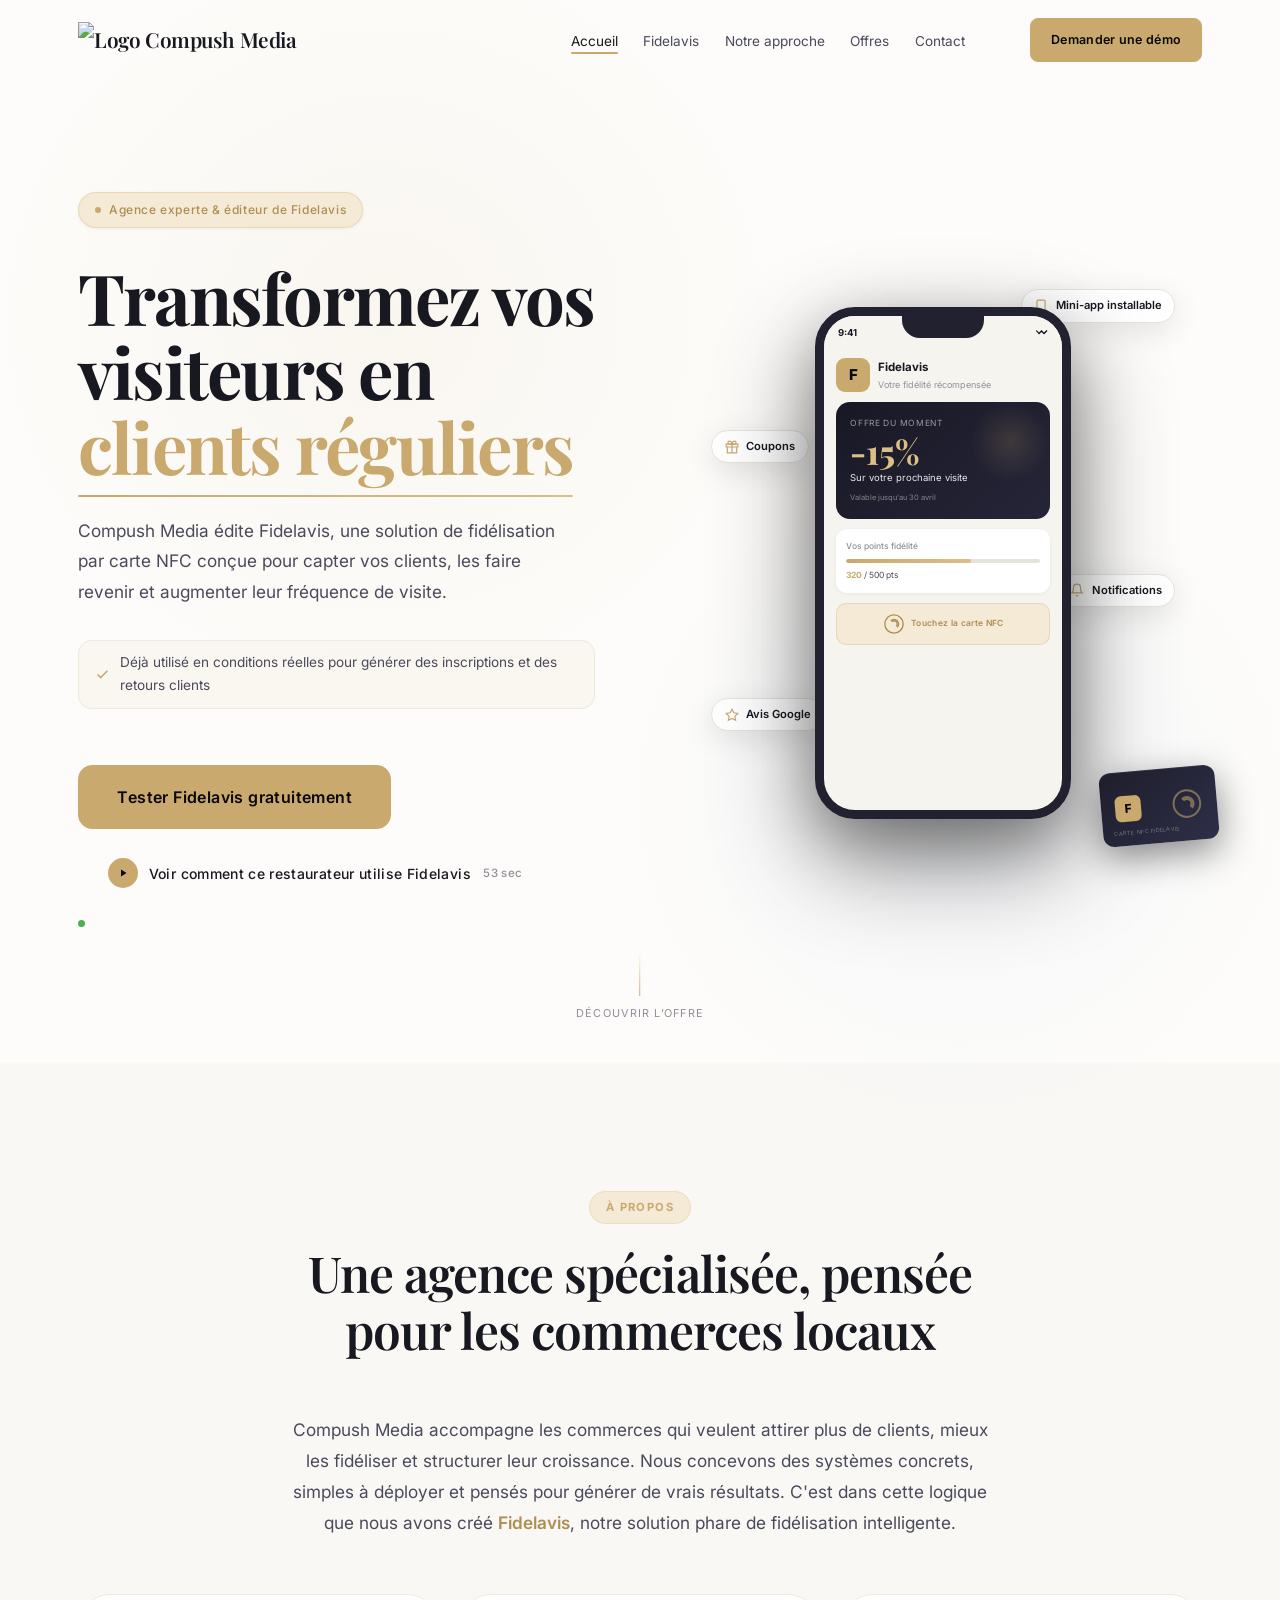
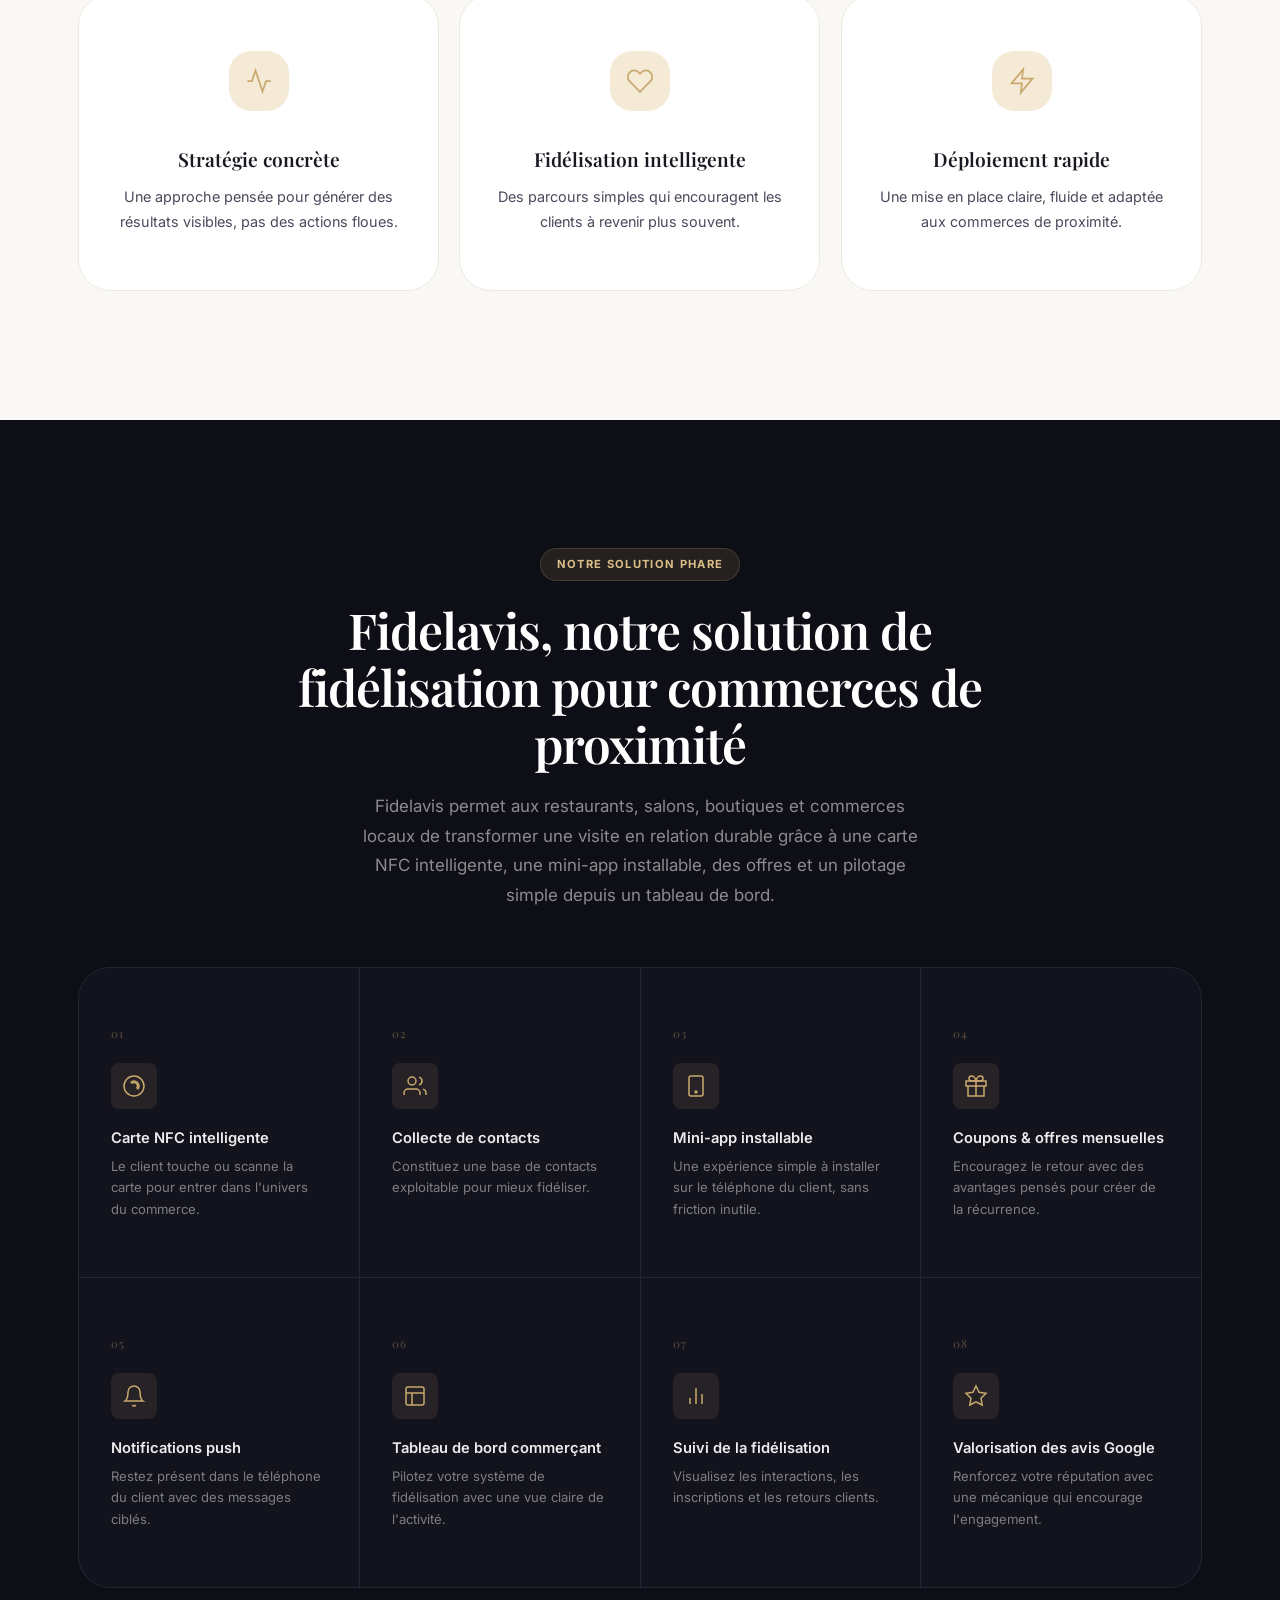
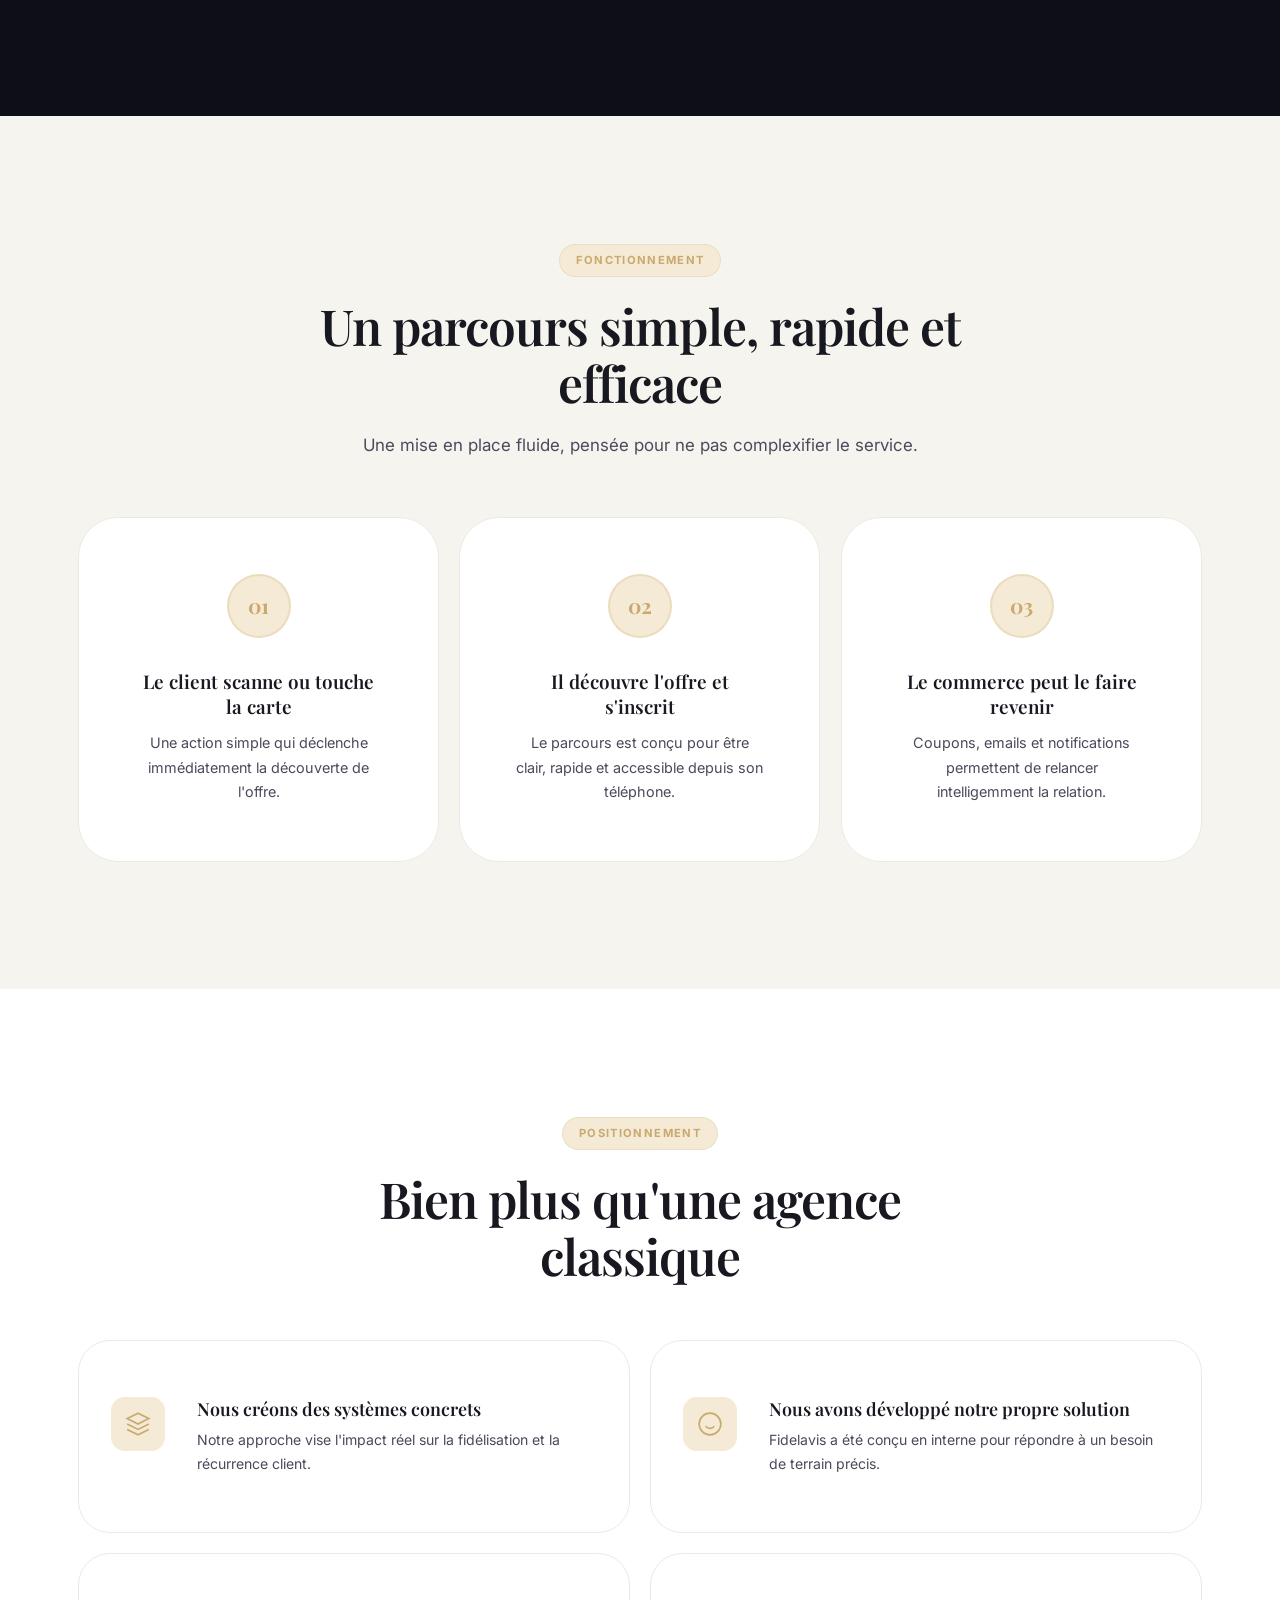
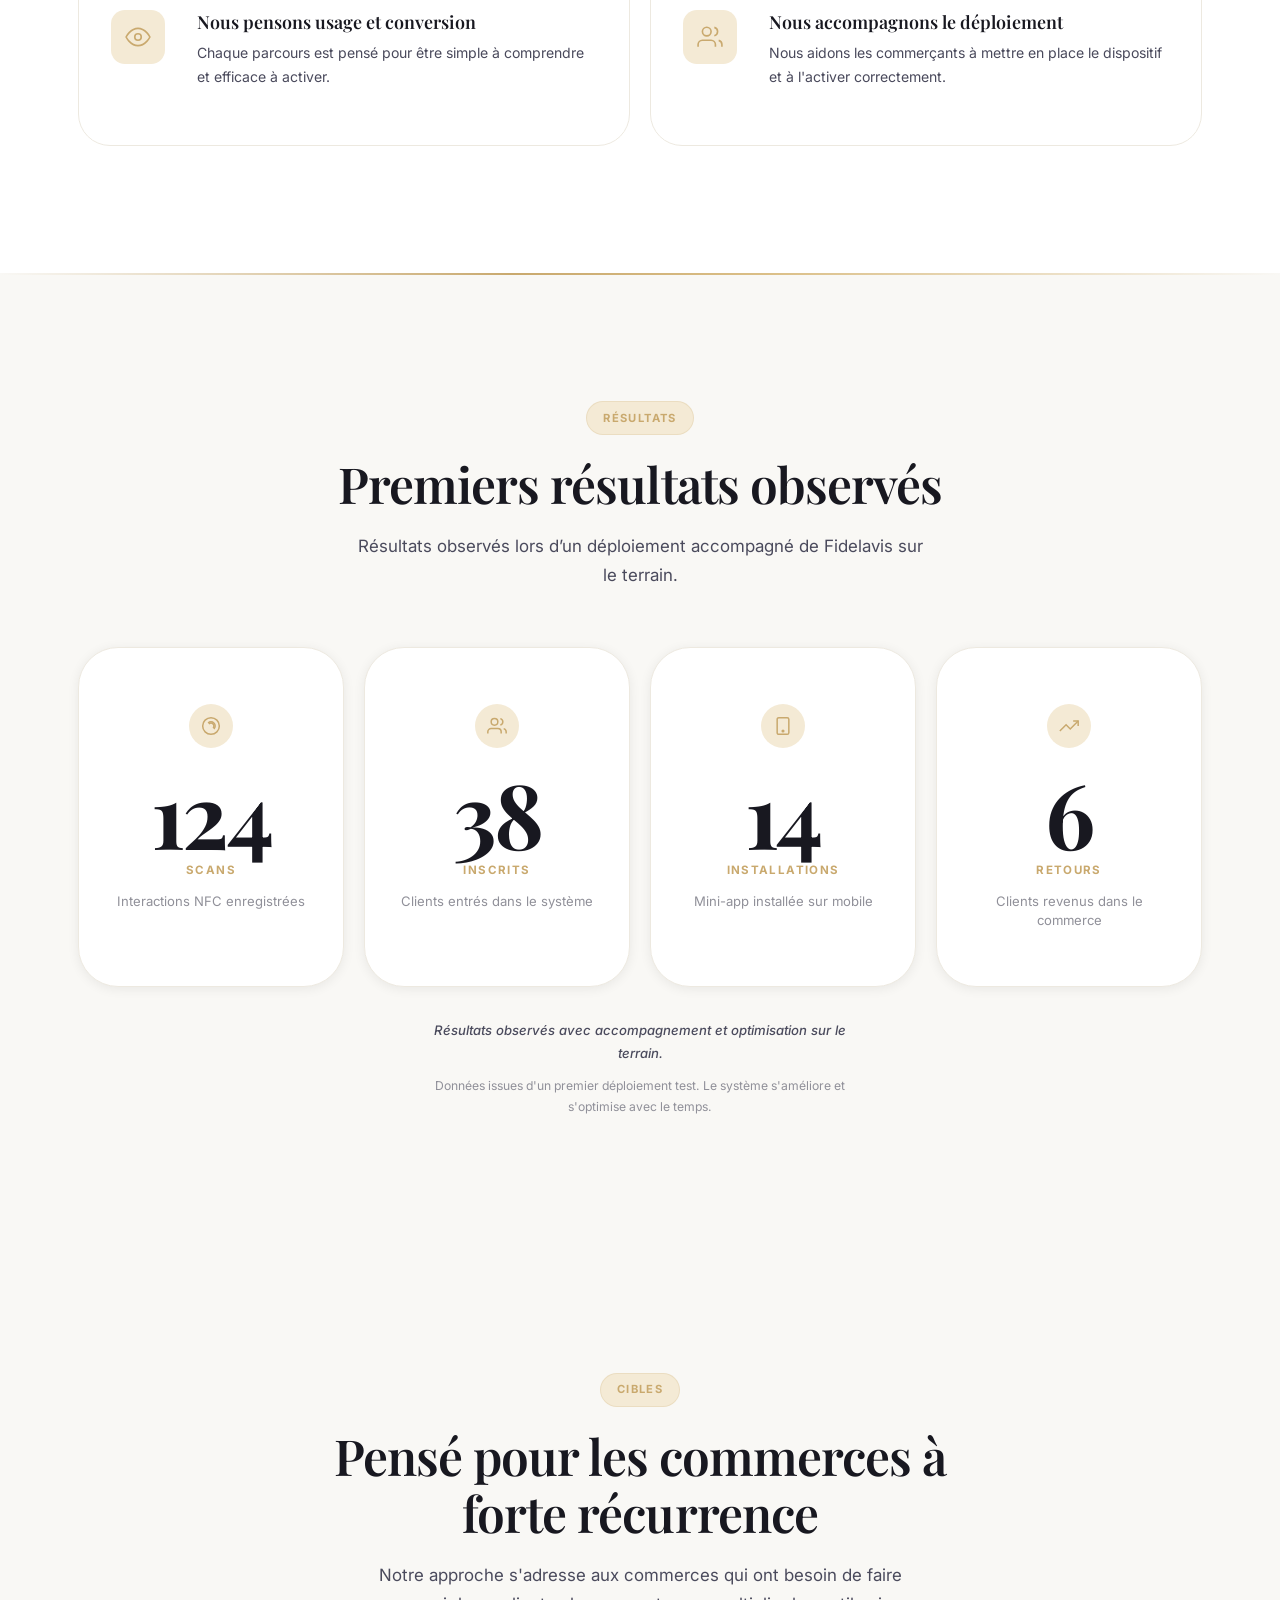
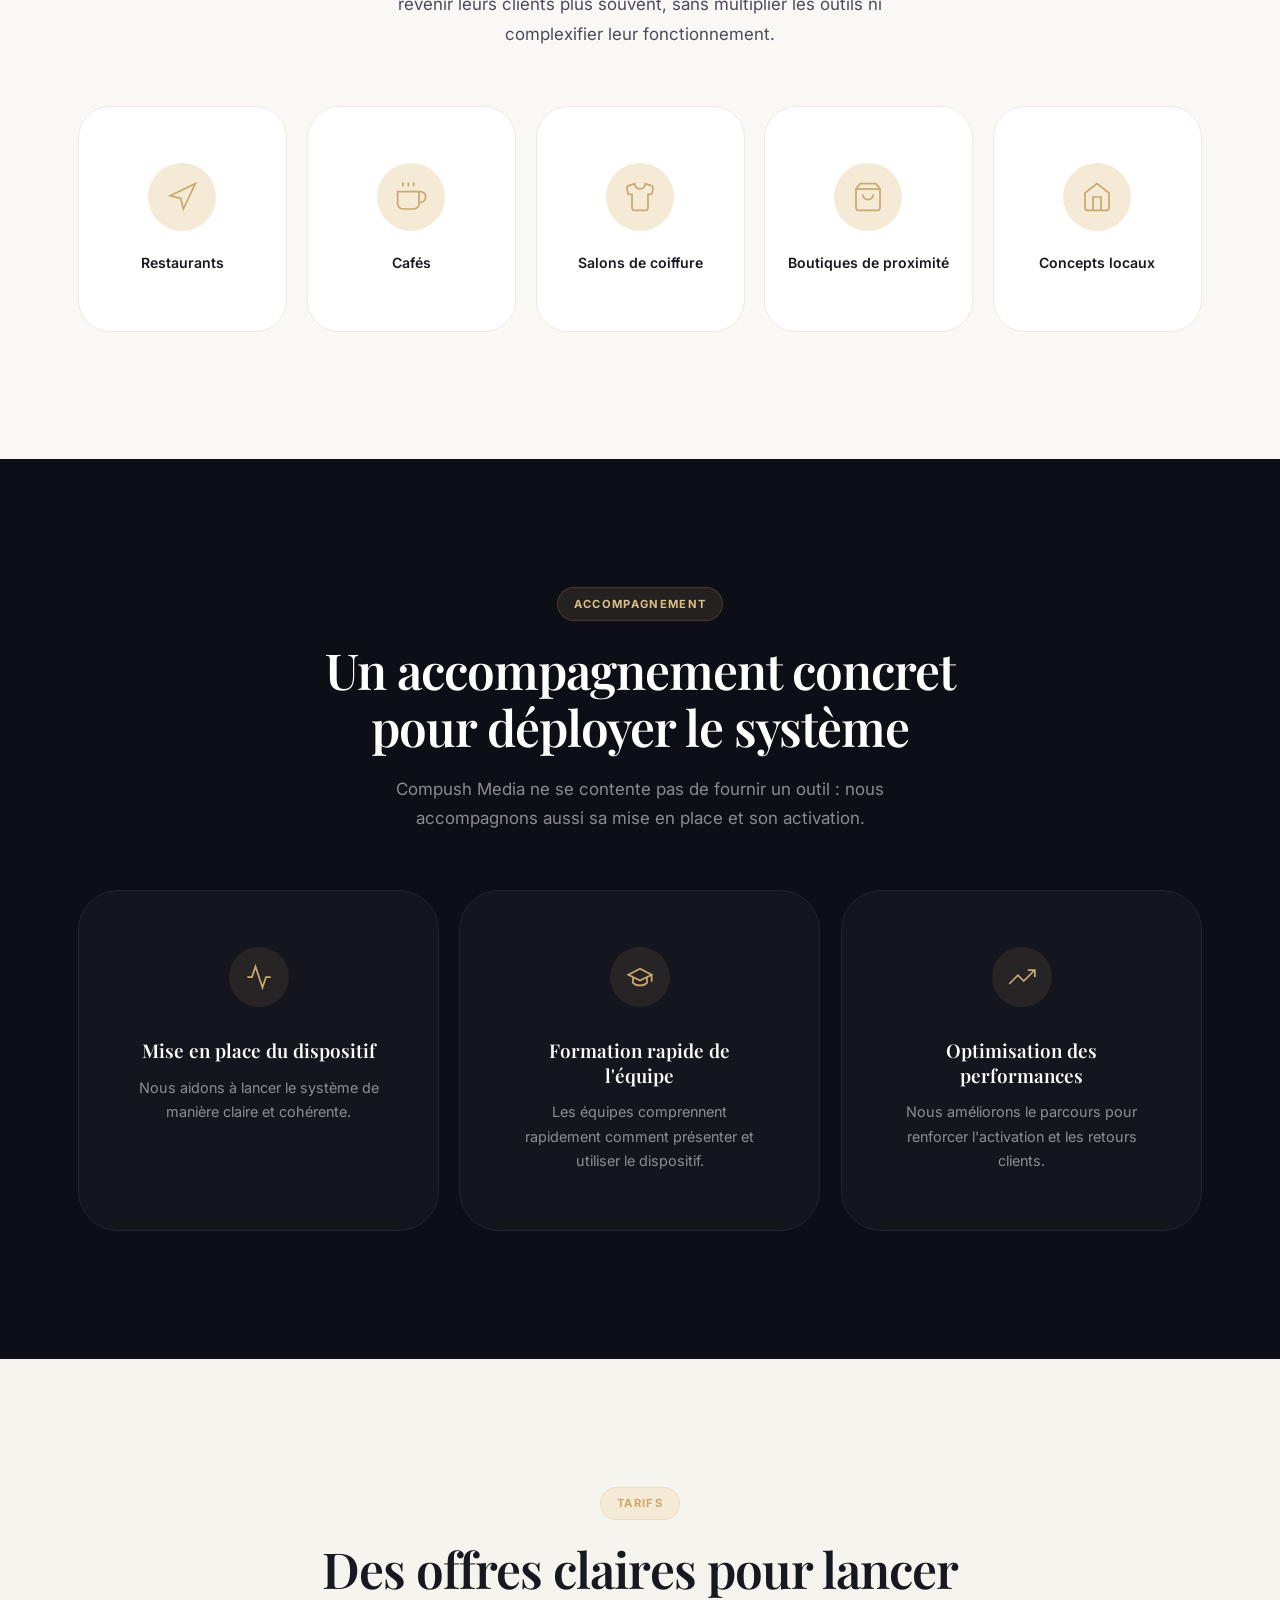
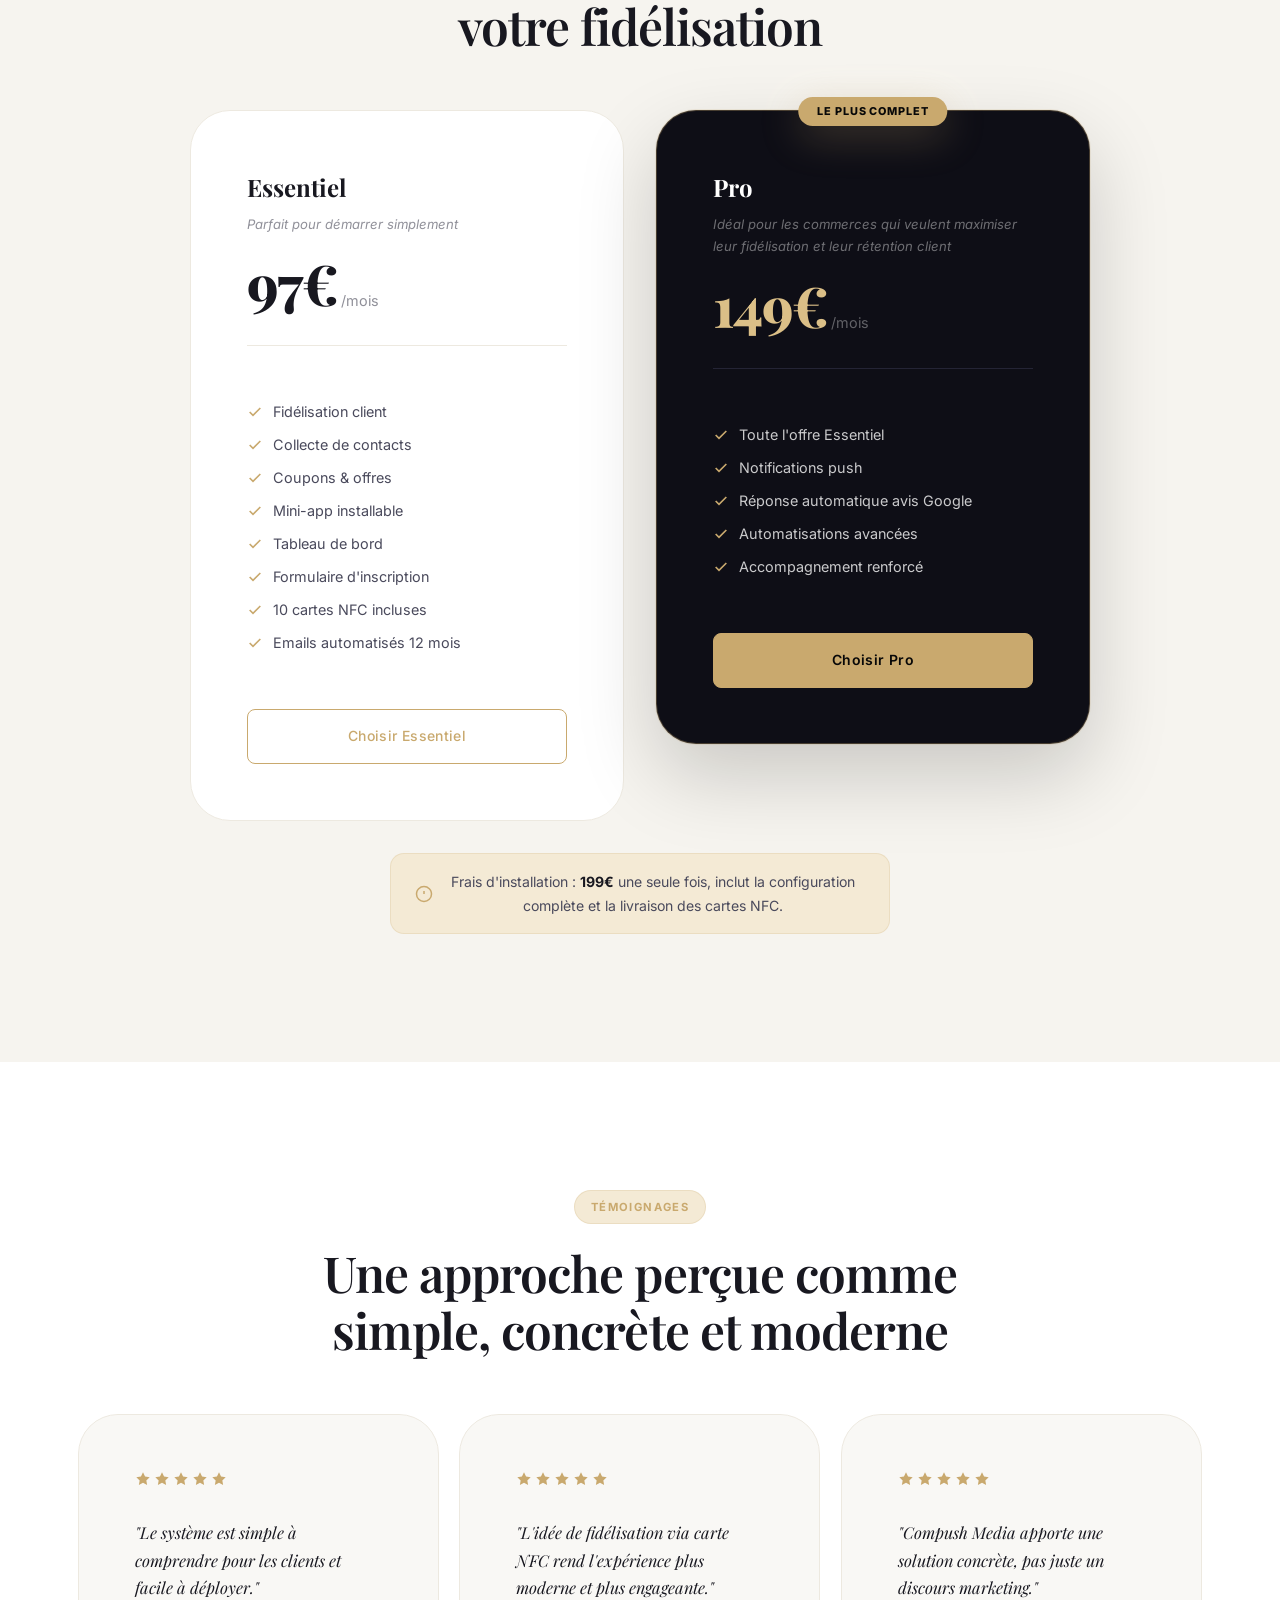
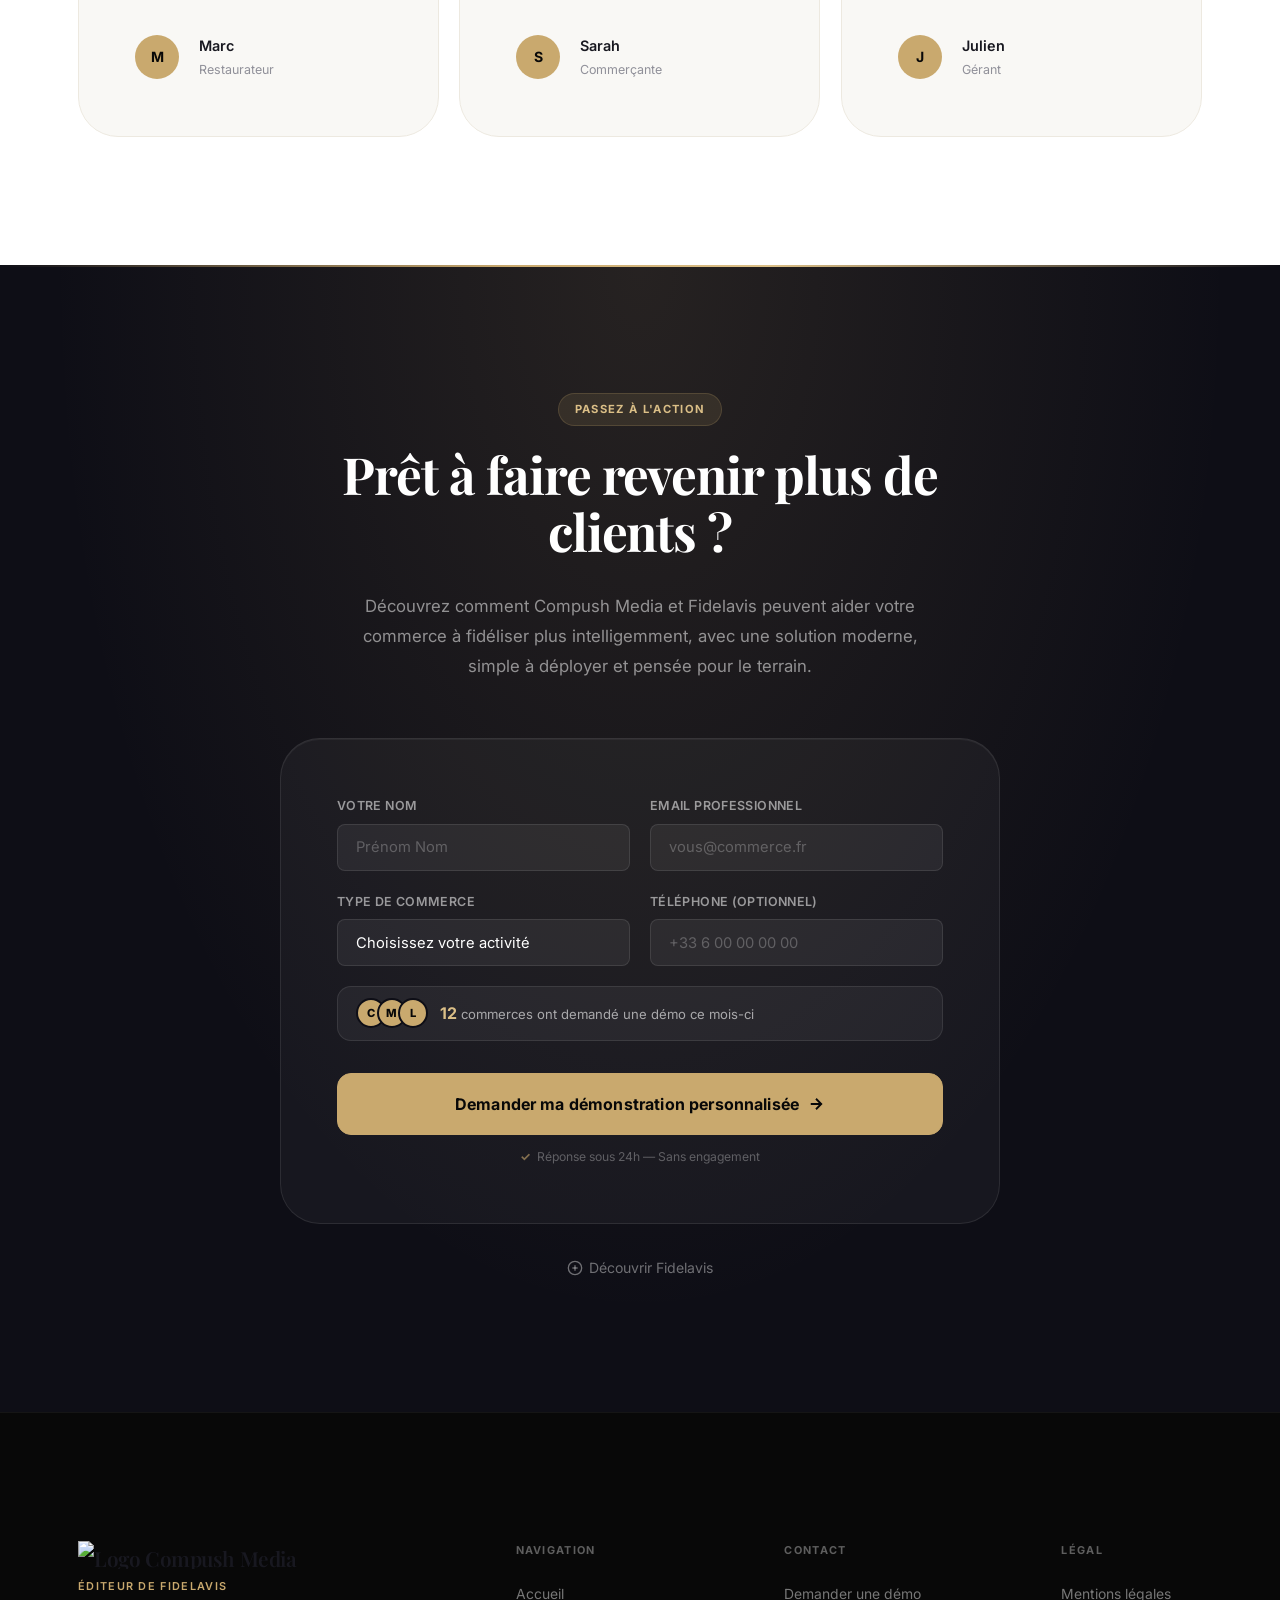
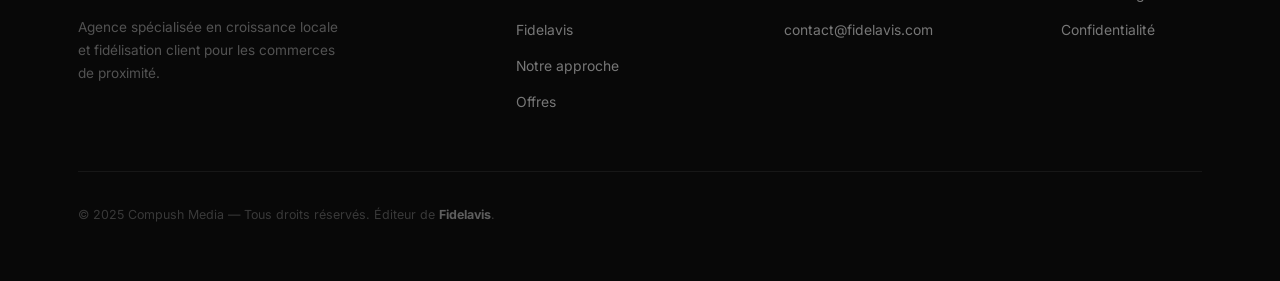
==== commit f375be49: "Popup exit-intent : état succès + CTA vers formulaire avec email pré-rempli" ====
--- a/index.html
+++ b/index.html
@@ -802,6 +802,18 @@
         </button>
       </form>
       <p class="exit-popup__mention">Offre valable pour tout nouveau commerce. Sans engagement.</p>
+      <div class="exit-popup__success" id="exitSuccess">
+        <div class="exit-popup__success-icon">
+          <svg width="28" height="28" viewBox="0 0 24 24" fill="none" stroke="currentColor" stroke-width="2.5"><polyline points="20 6 9 17 4 12"/></svg>
+        </div>
+        <p class="exit-popup__success-title">Email enregistré !</p>
+        <p class="exit-popup__success-sub">Pour aller plus vite, complétez votre demande en 30 secondes.</p>
+        <button class="btn btn--primary btn--full" id="exitFormCta">
+          Compléter ma demande
+          <svg width="16" height="16" viewBox="0 0 24 24" fill="none" stroke="currentColor" stroke-width="2.5"><line x1="5" y1="12" x2="19" y2="12"/><polyline points="12 5 19 12 12 19"/></svg>
+        </button>
+        <button class="exit-popup__skip" id="exitSkip">Non merci, je pars</button>
+      </div>
     </div>
   </div>
 
--- a/style.css
+++ b/style.css
@@ -2097,6 +2097,46 @@
 }
 .exit-popup__mention { font-size: 0.73rem; color: rgba(255,255,255,.28); }
 
+/* Exit popup — état succès */
+.exit-popup__success {
+  display: none;
+  flex-direction: column;
+  align-items: center;
+  gap: 0.8rem;
+  text-align: center;
+  padding-top: 0.5rem;
+}
+.exit-popup__success.visible { display: flex; }
+.exit-popup__success-icon {
+  width: 56px; height: 56px;
+  border-radius: 50%;
+  background: rgba(76,175,80,.15);
+  border: 1px solid rgba(76,175,80,.4);
+  display: flex; align-items: center; justify-content: center;
+  color: #4CAF50;
+}
+.exit-popup__success-title {
+  font-size: 1.1rem;
+  font-weight: 700;
+  color: #fff;
+}
+.exit-popup__success-sub {
+  font-size: 0.85rem;
+  color: rgba(255,255,255,.55);
+  line-height: 1.5;
+}
+.exit-popup__skip {
+  background: none;
+  border: none;
+  color: rgba(255,255,255,.28);
+  font-size: 0.75rem;
+  cursor: pointer;
+  padding: 0.2rem 0;
+  text-decoration: underline;
+  transition: color var(--dur);
+}
+.exit-popup__skip:hover { color: rgba(255,255,255,.5); }
+
 /* ============================================================
    MOBILE MENU
 ============================================================ */
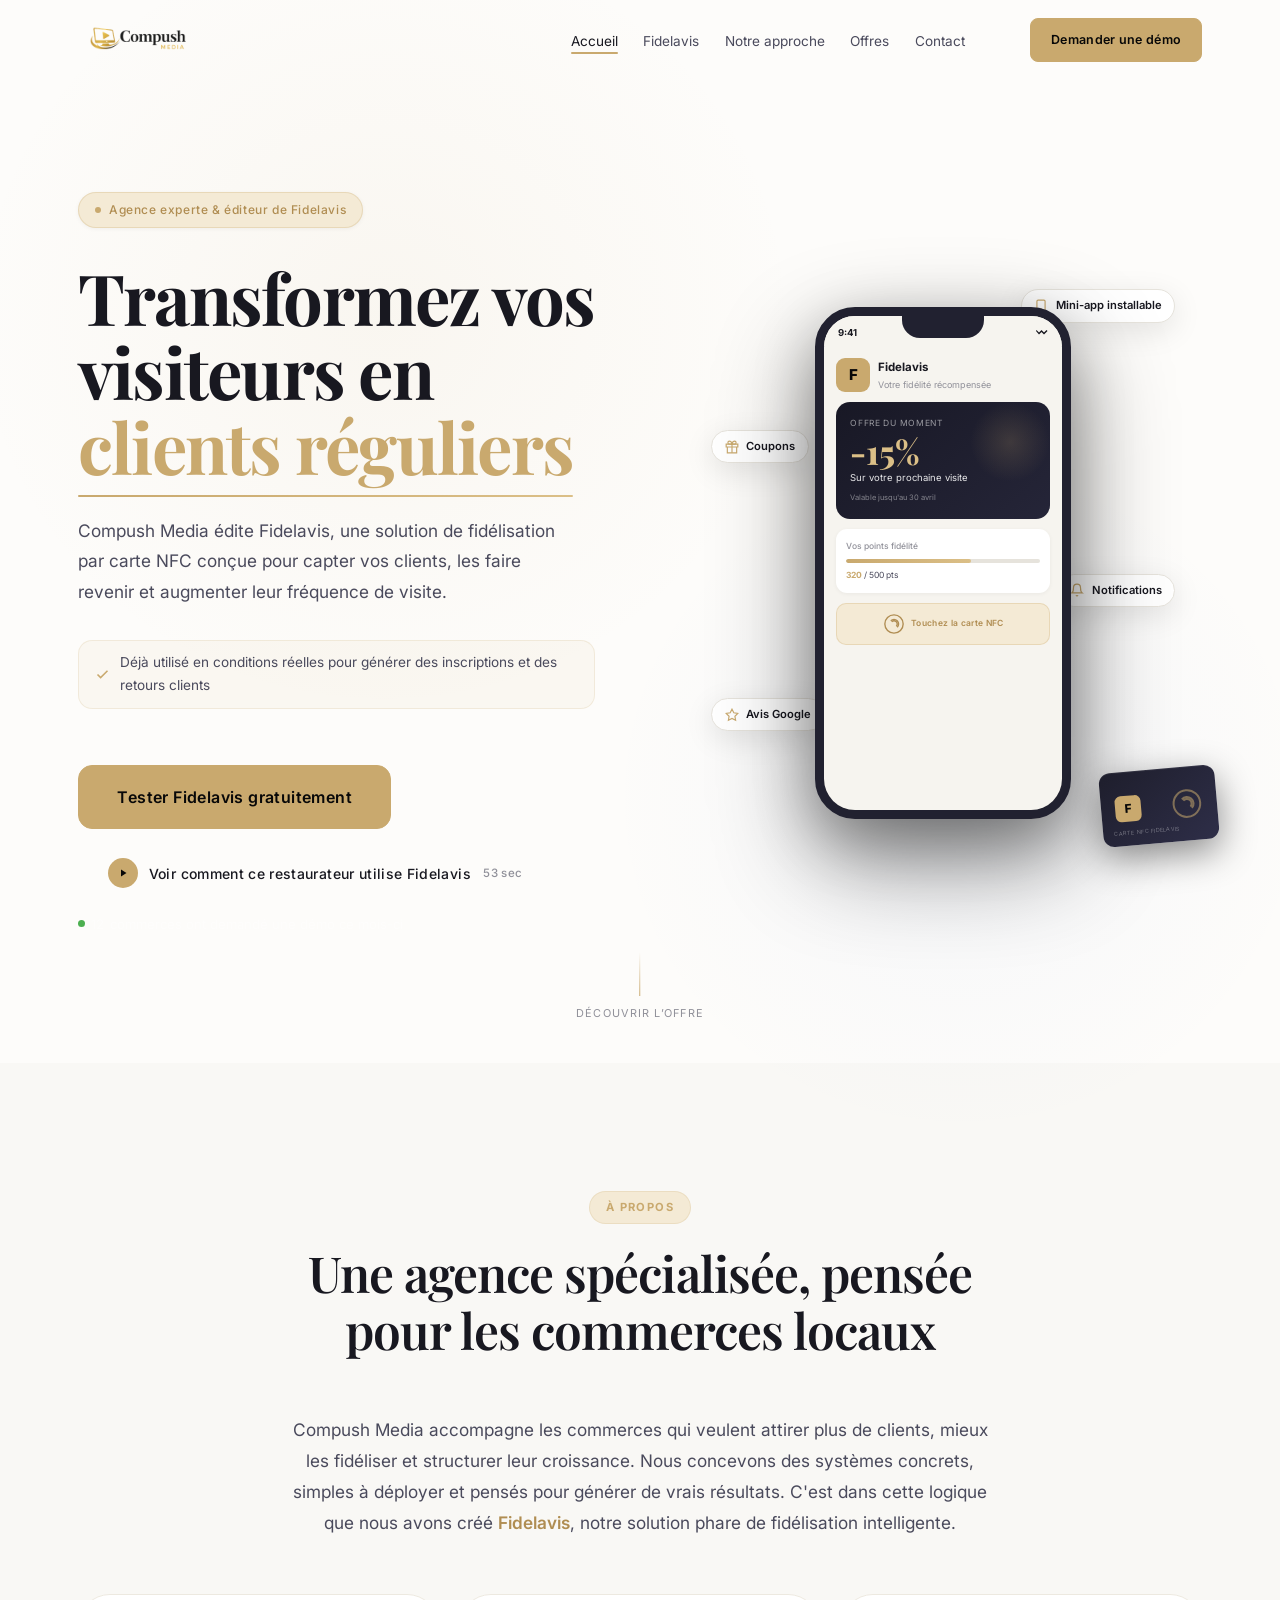
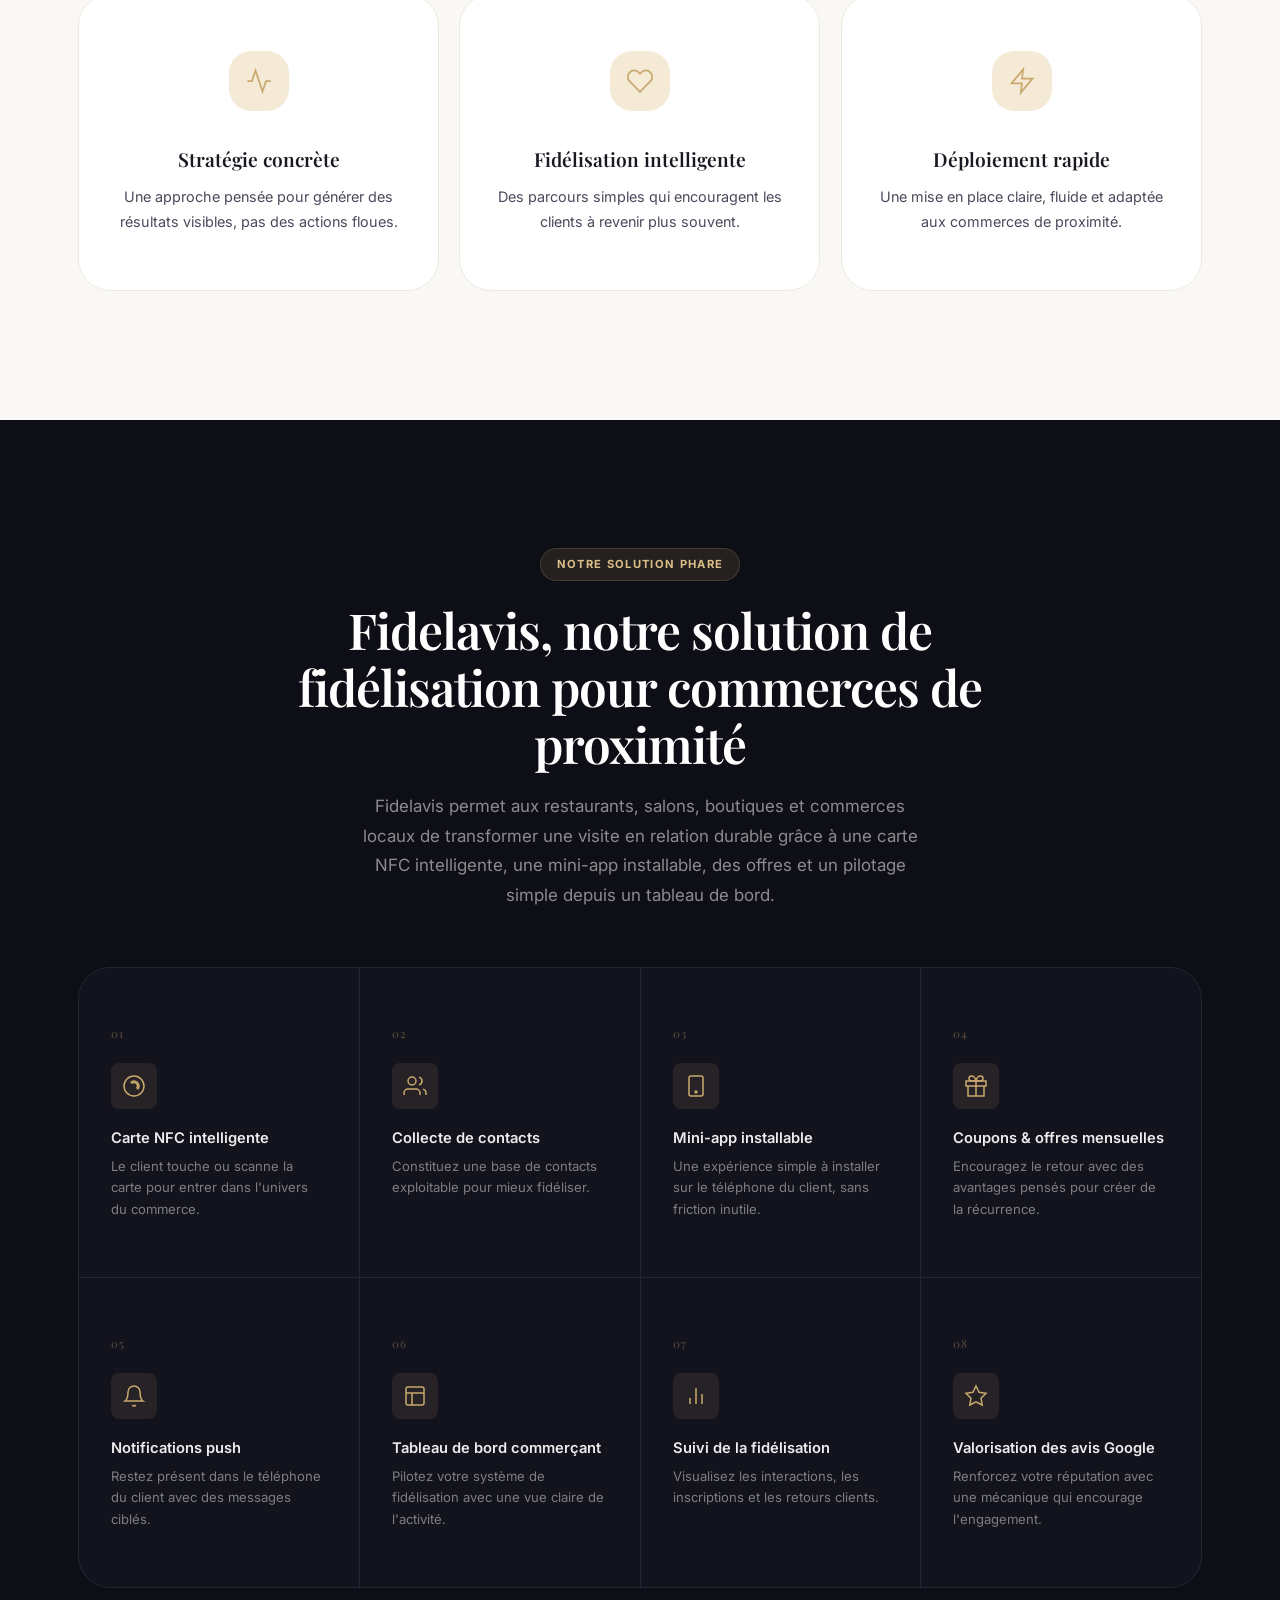
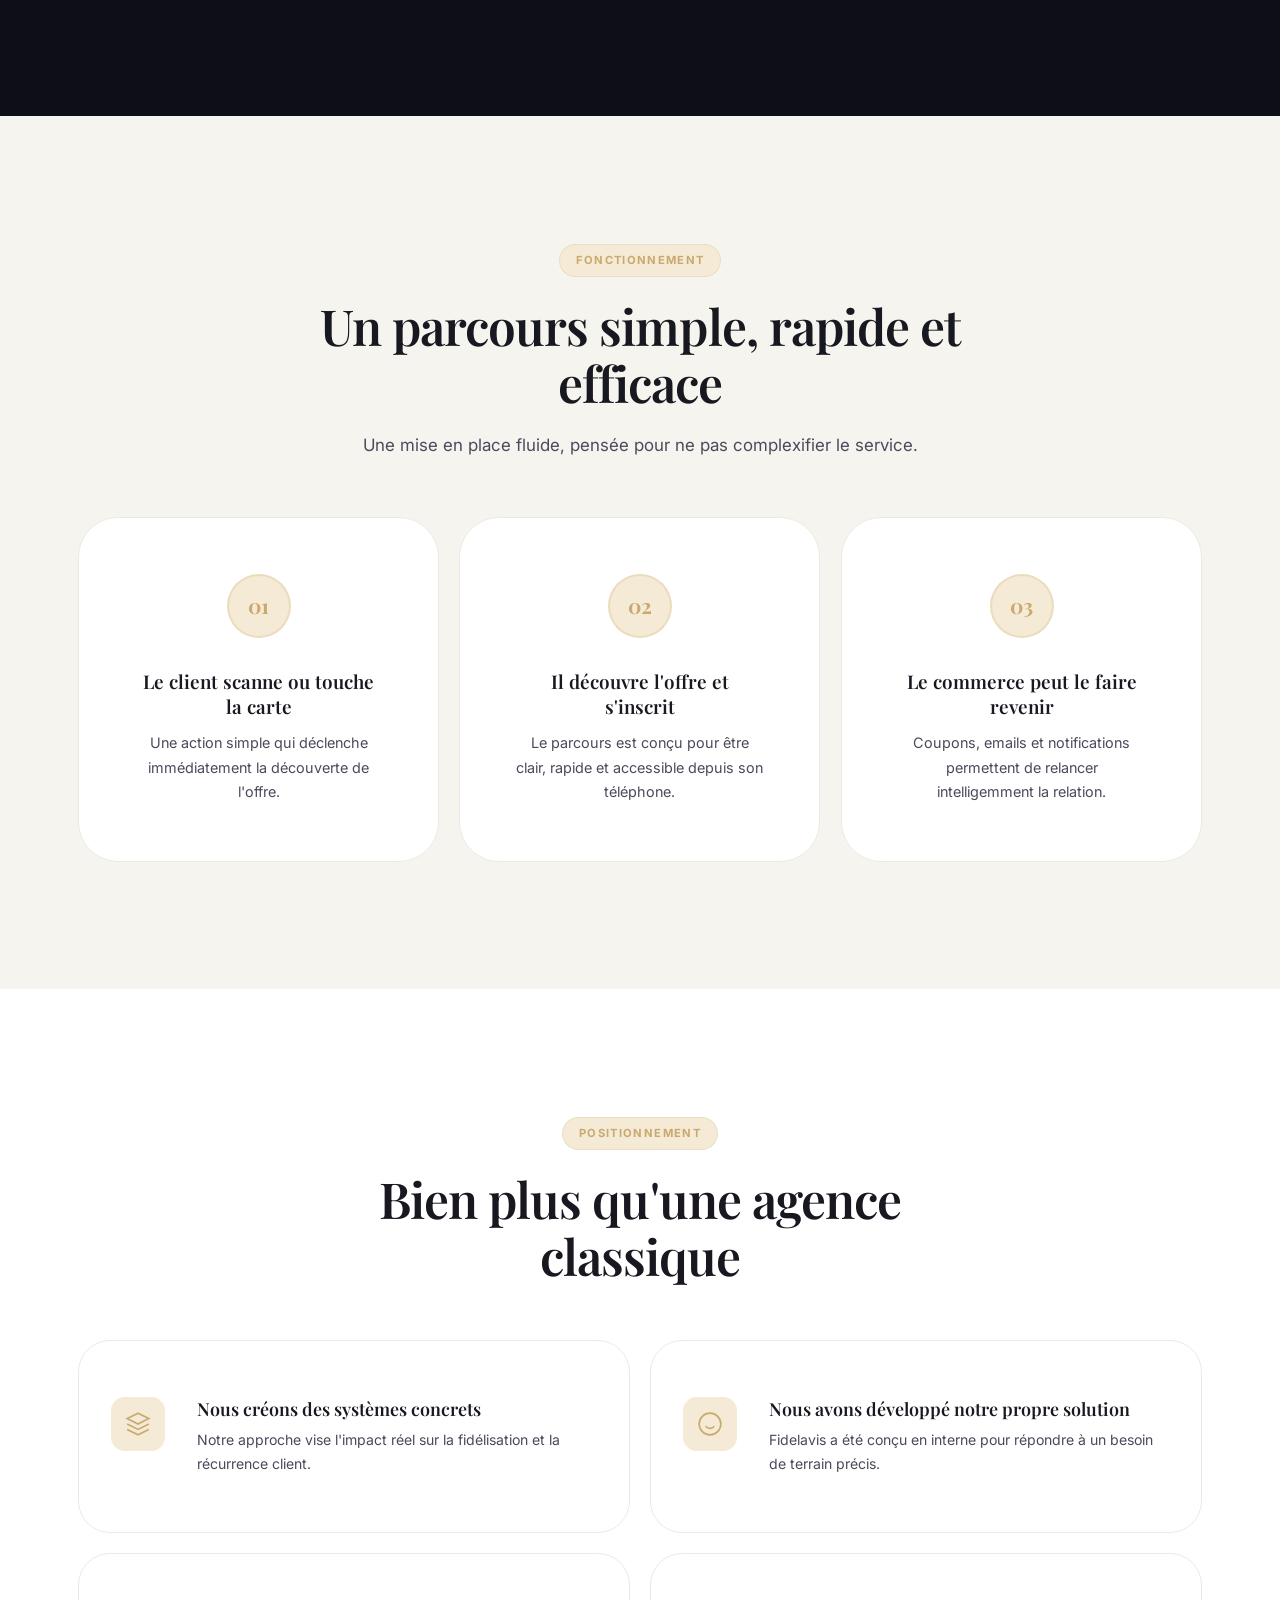
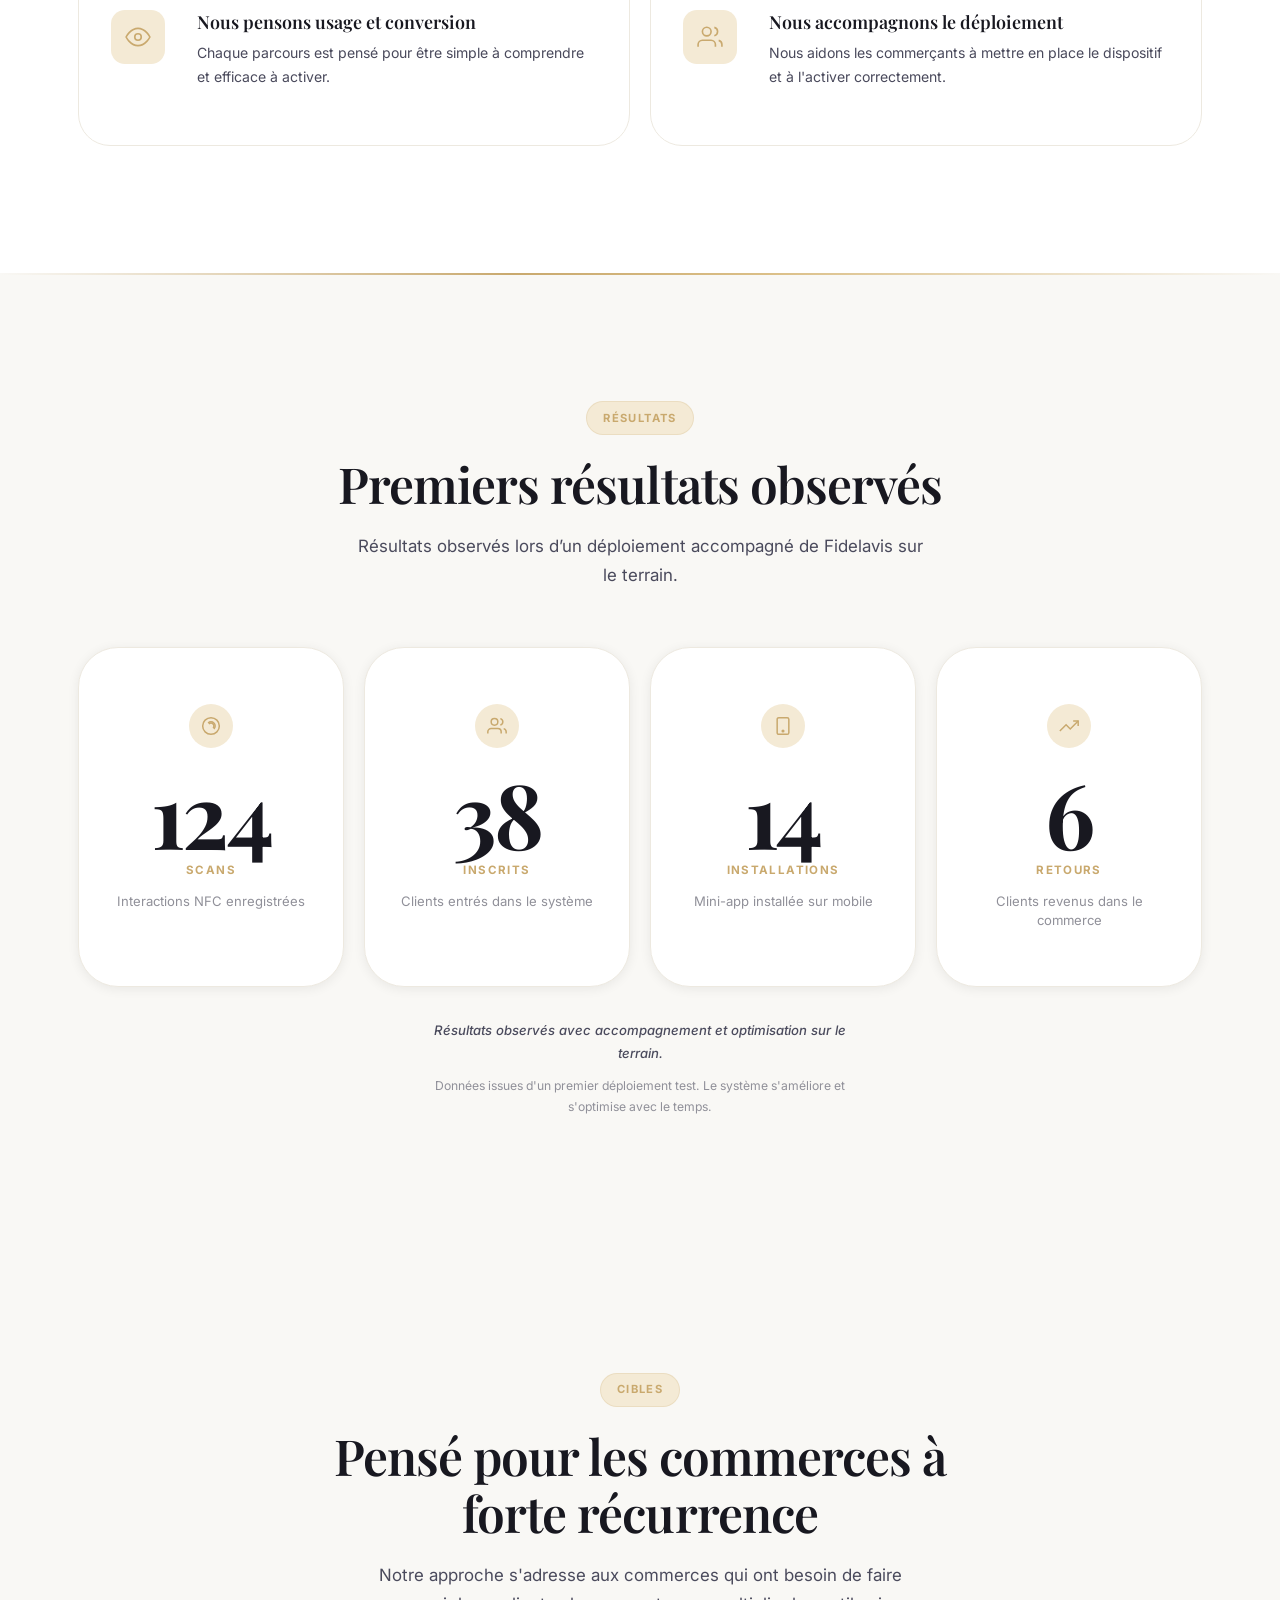
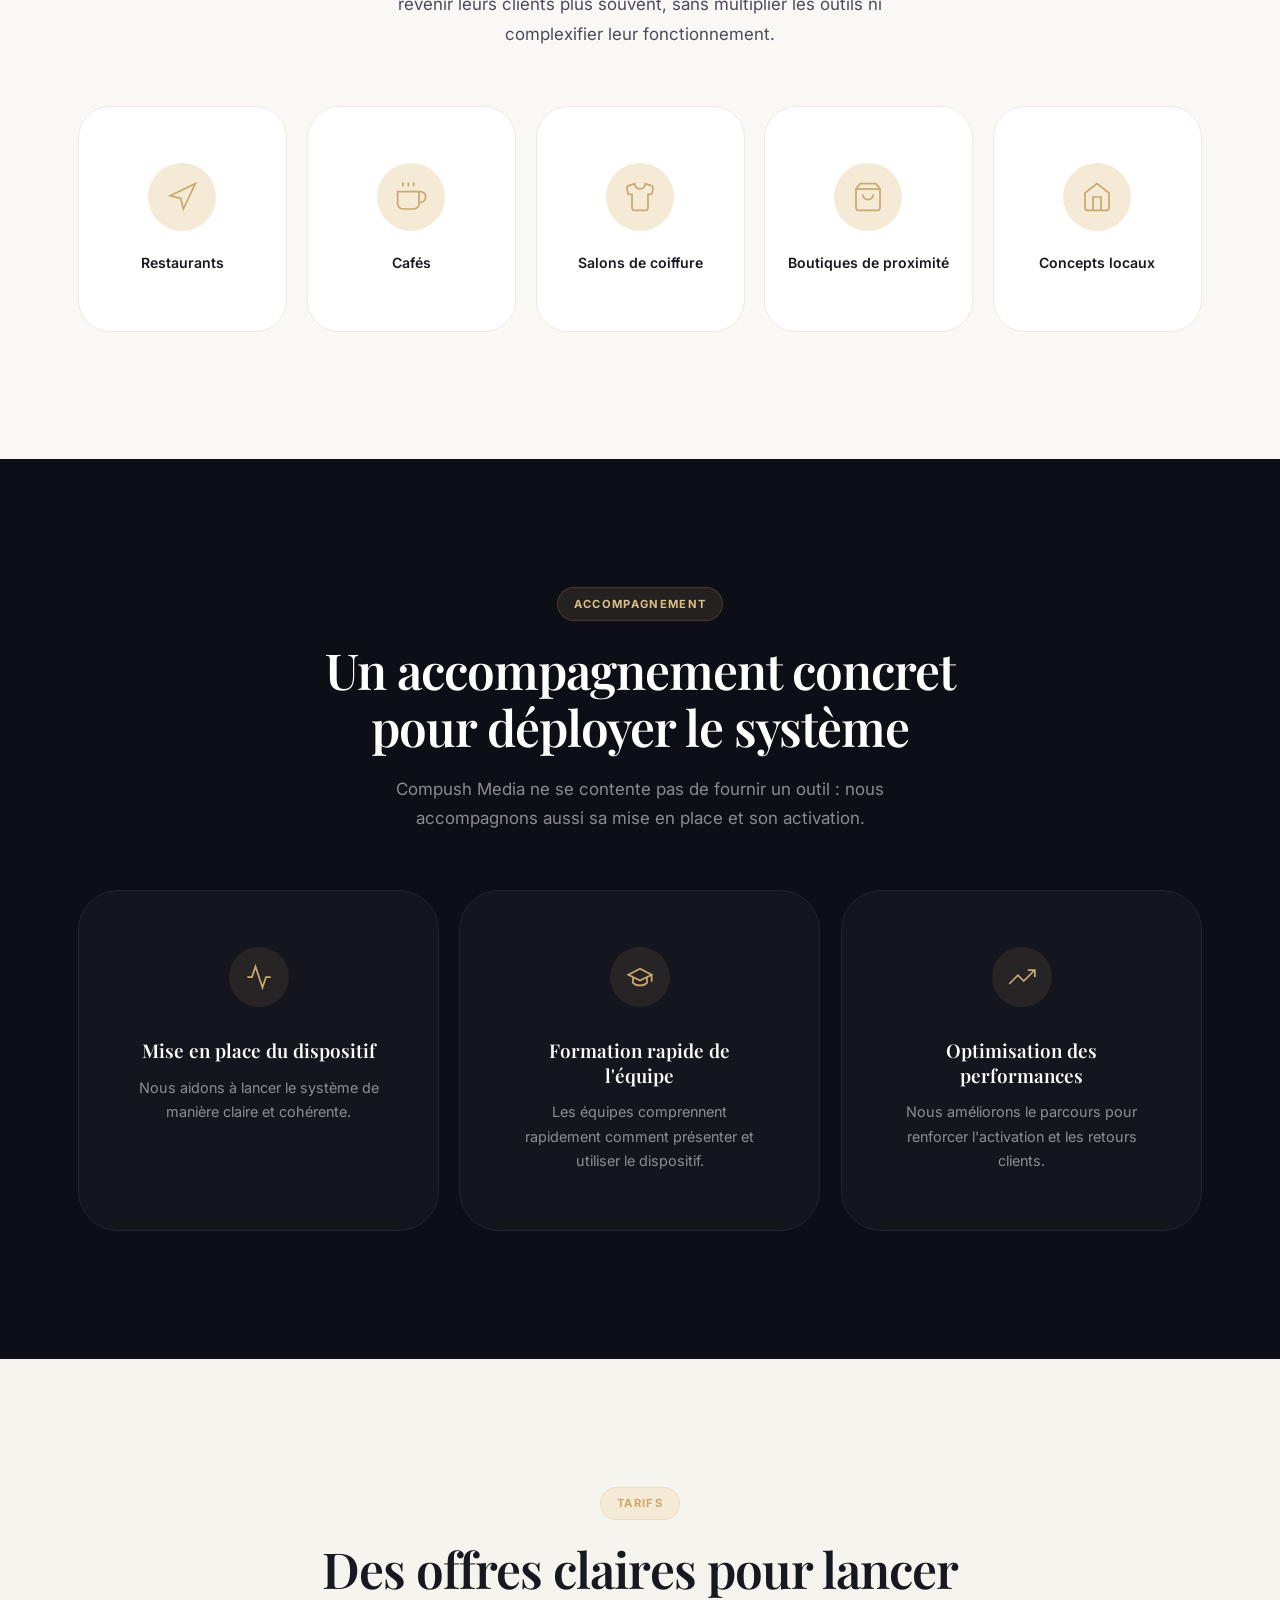
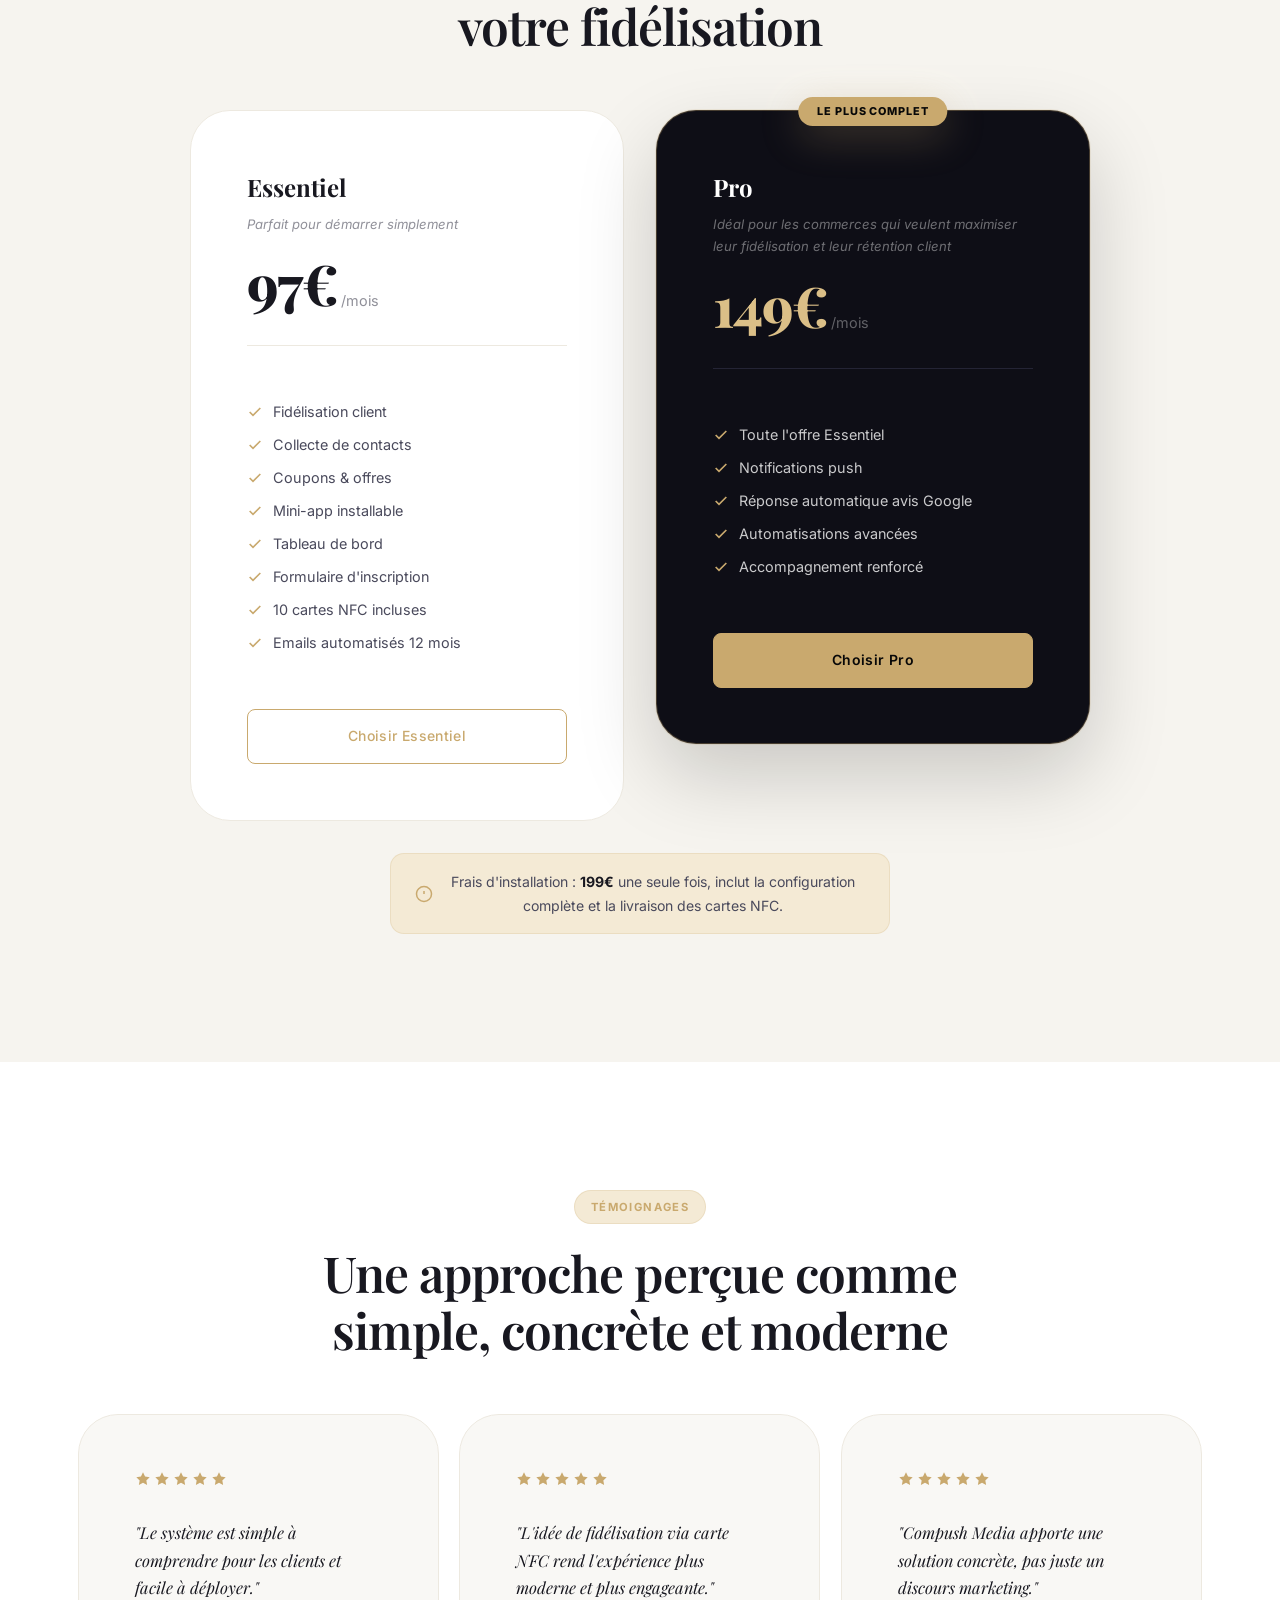
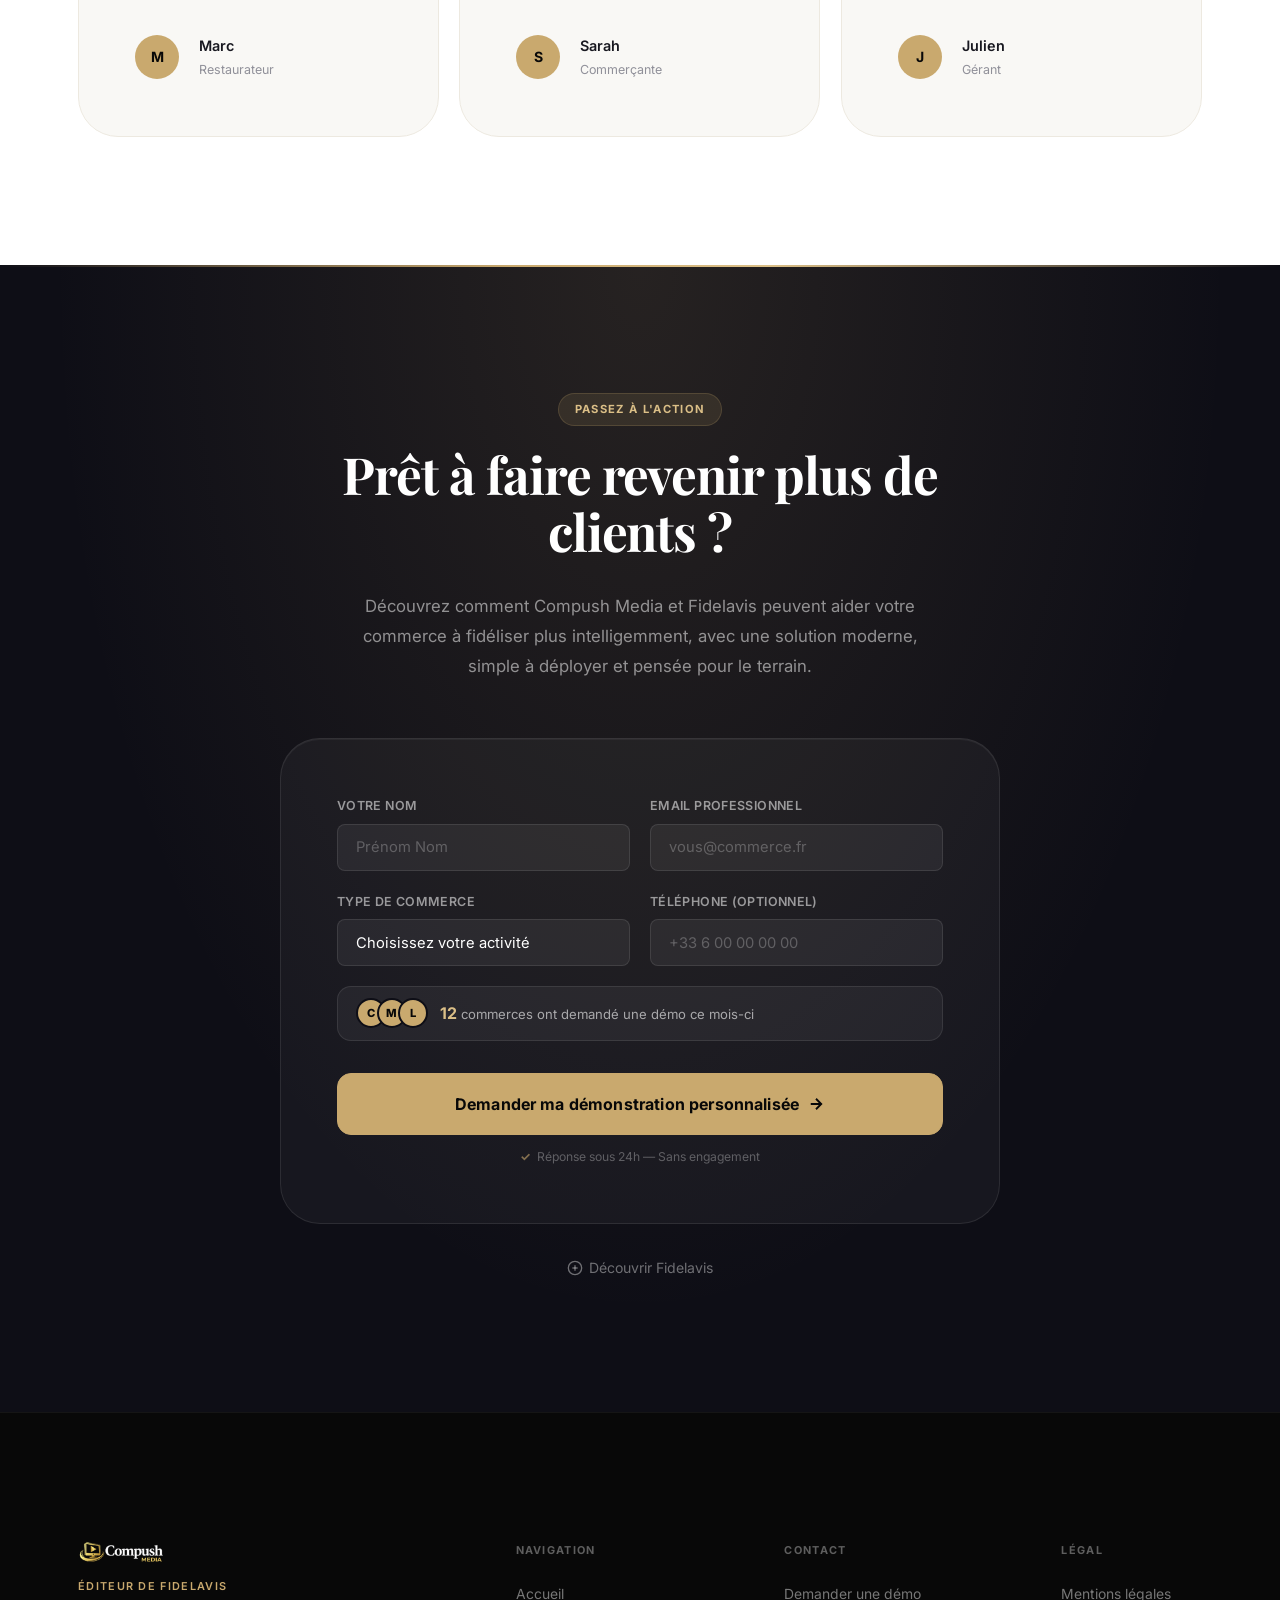
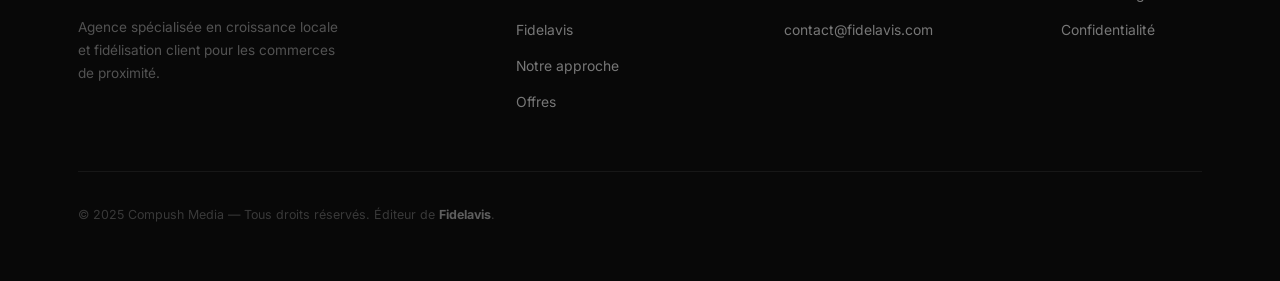
==== commit 9877623e: "Fix logos : renommer fichiers sans accents pour GitHub Pages" ====
--- a/index.html
+++ b/index.html
@@ -32,7 +32,7 @@
   <header class="header" id="header">
     <div class="container header__inner">
       <a href="#accueil" class="logo" aria-label="Compush Media - Retour à l'accueil">
-        <img src="LogoCompushMédia.png" alt="Logo Compush Media" class="logo__image" />
+        <img src="LogoCompushMedia.png" alt="Logo Compush Media" class="logo__image" />
       </a>
 
       <nav class="nav" id="nav">
@@ -705,7 +705,7 @@
       <div class="footer__top">
         <div class="footer__brand">
           <a href="#accueil" class="logo footer__logo" aria-label="Compush Media - Retour à l'accueil">
-            <img src="LogoCompushMédiapetit.png" alt="Logo Compush Media" class="logo__image logo__image--footer" />
+            <img src="LogoCompushMediapetit.png" alt="Logo Compush Media" class="logo__image logo__image--footer" />
           </a>
           <p class="footer__tagline">Éditeur de Fidelavis</p>
           <p class="footer__desc">Agence spécialisée en croissance locale et fidélisation client pour les commerces de proximité.</p>
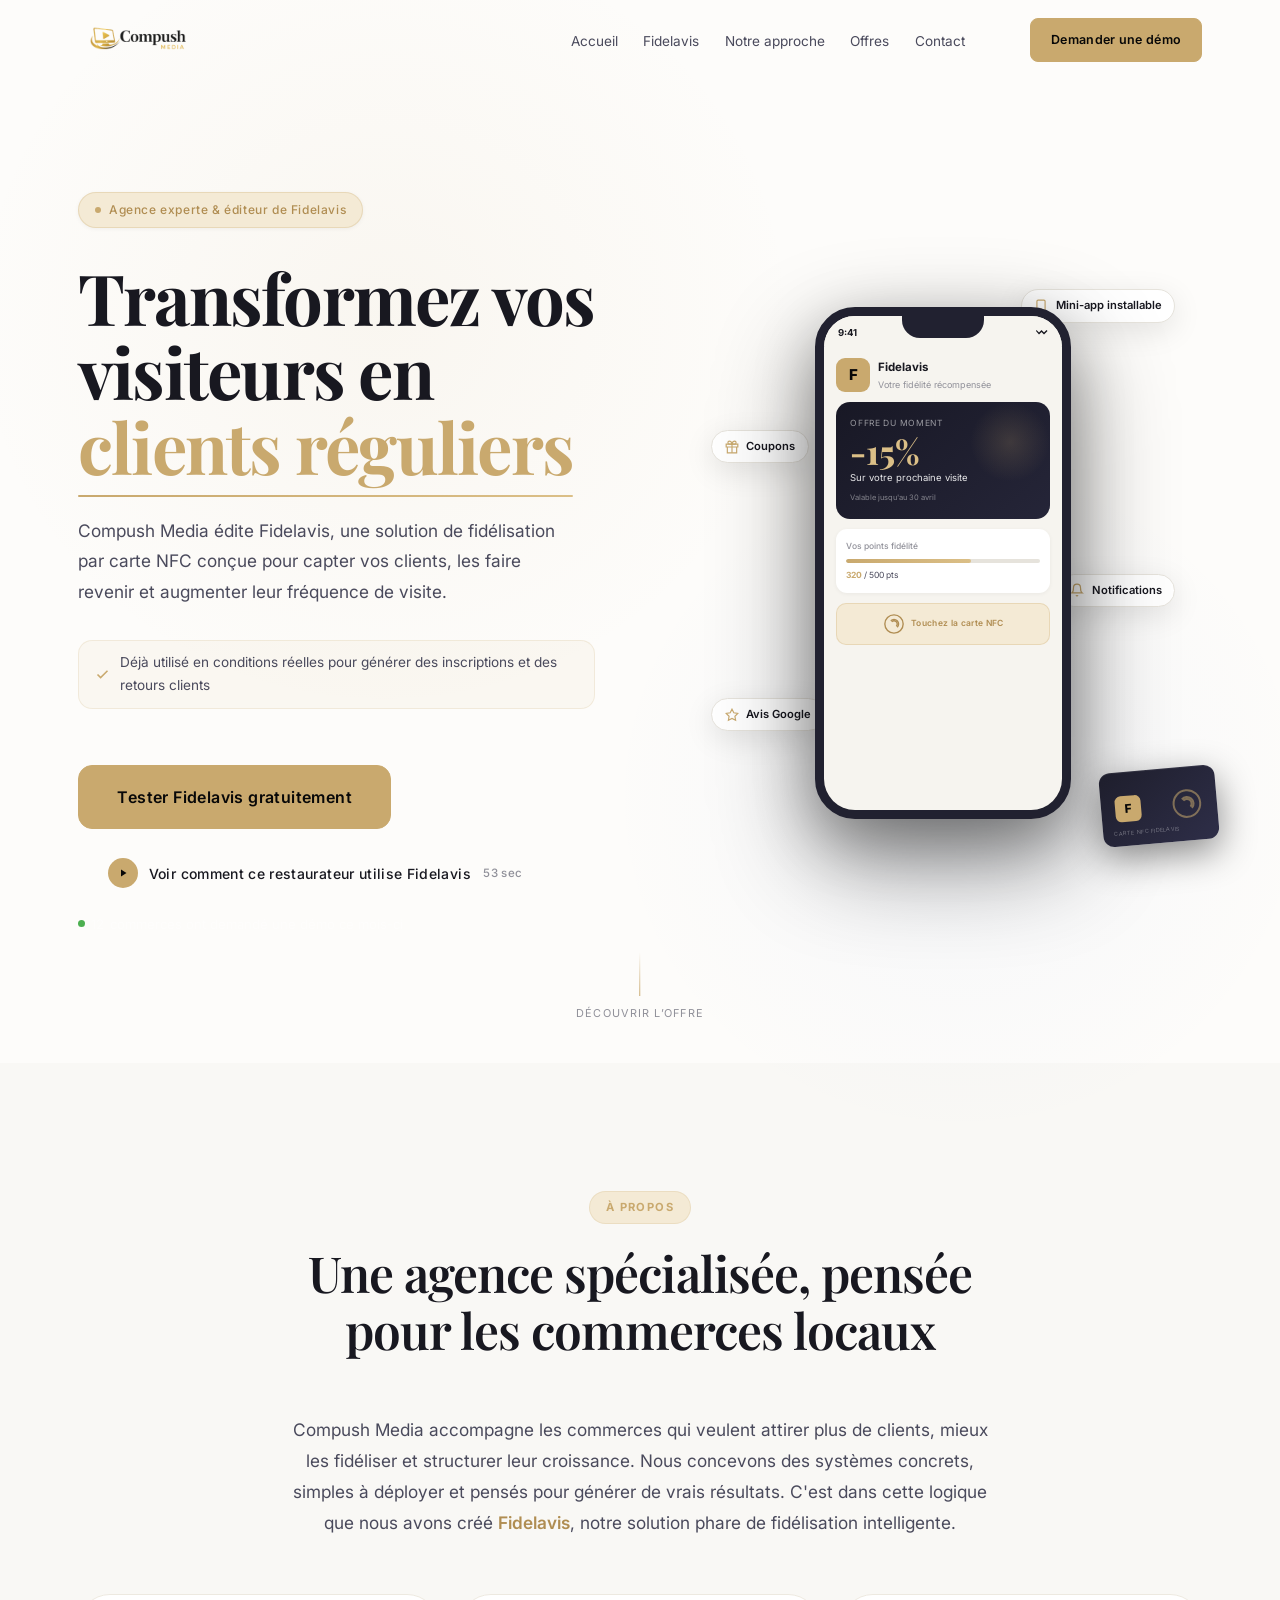
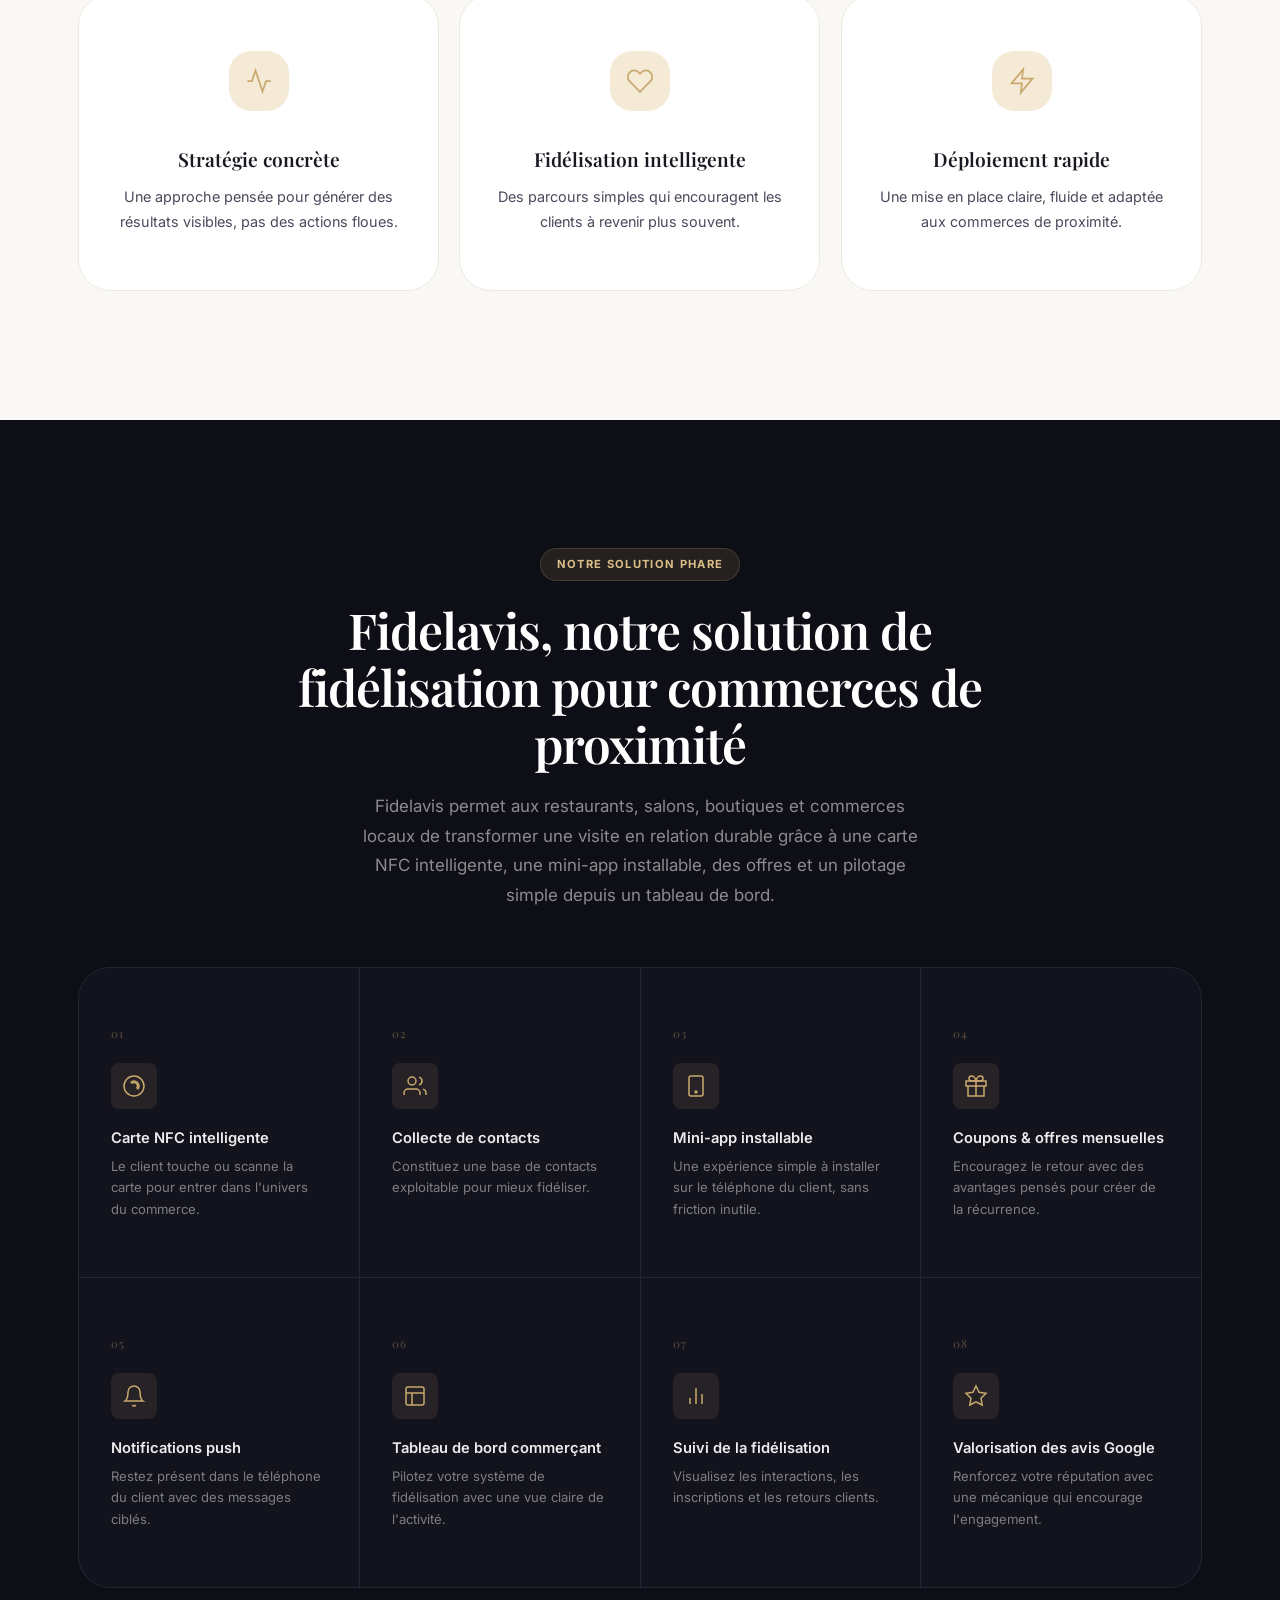
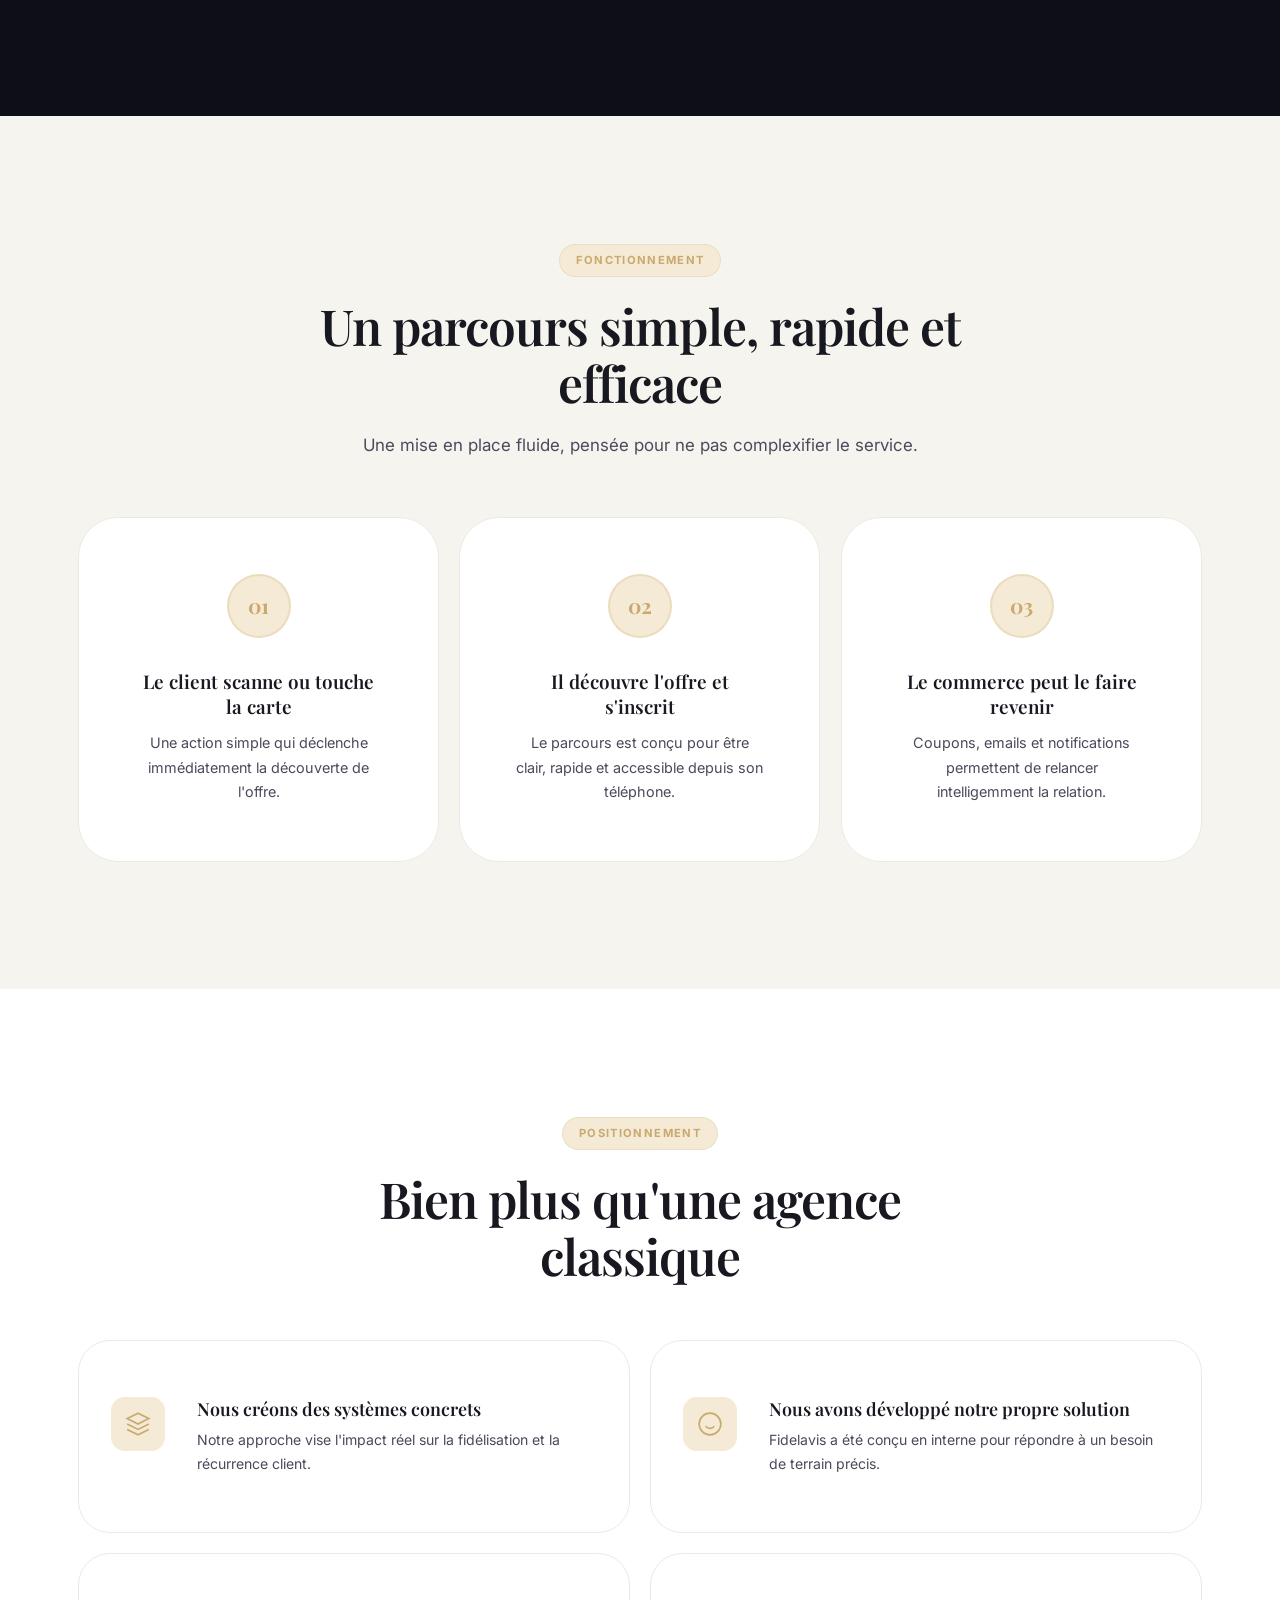
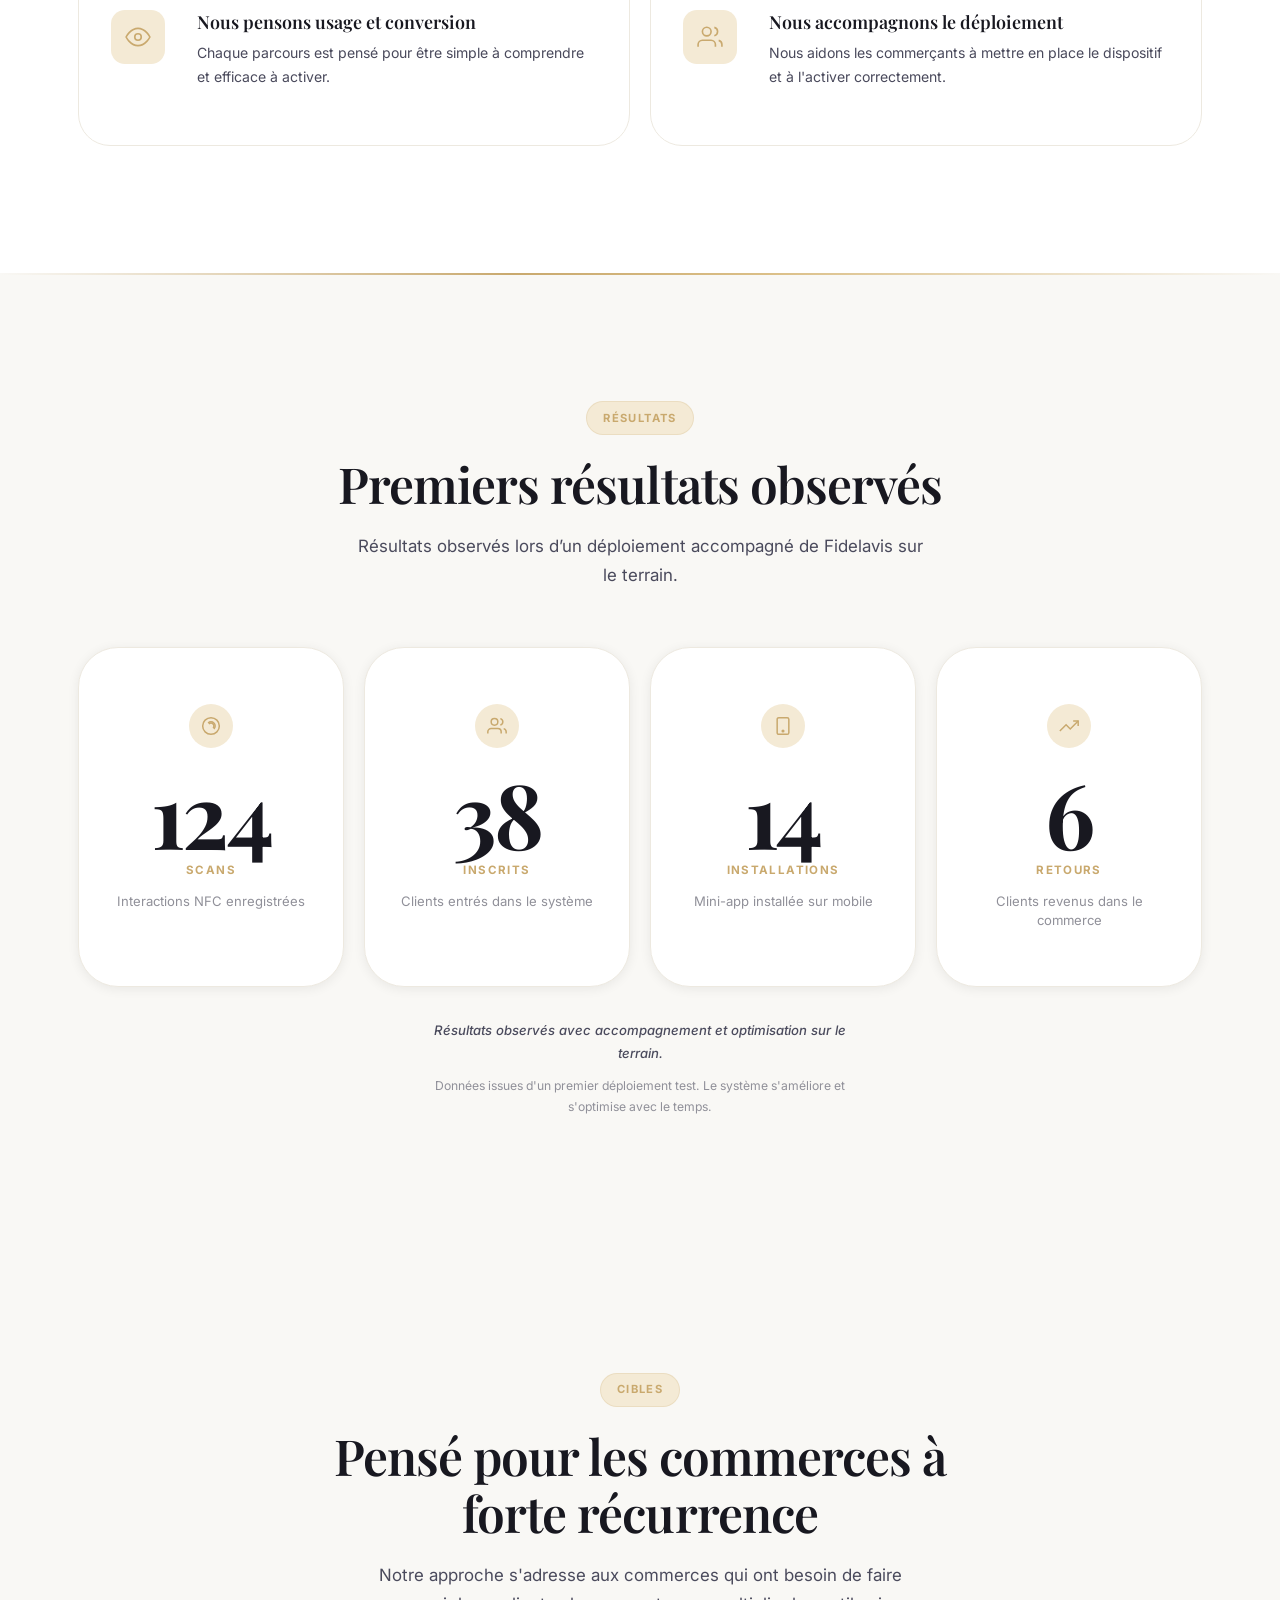
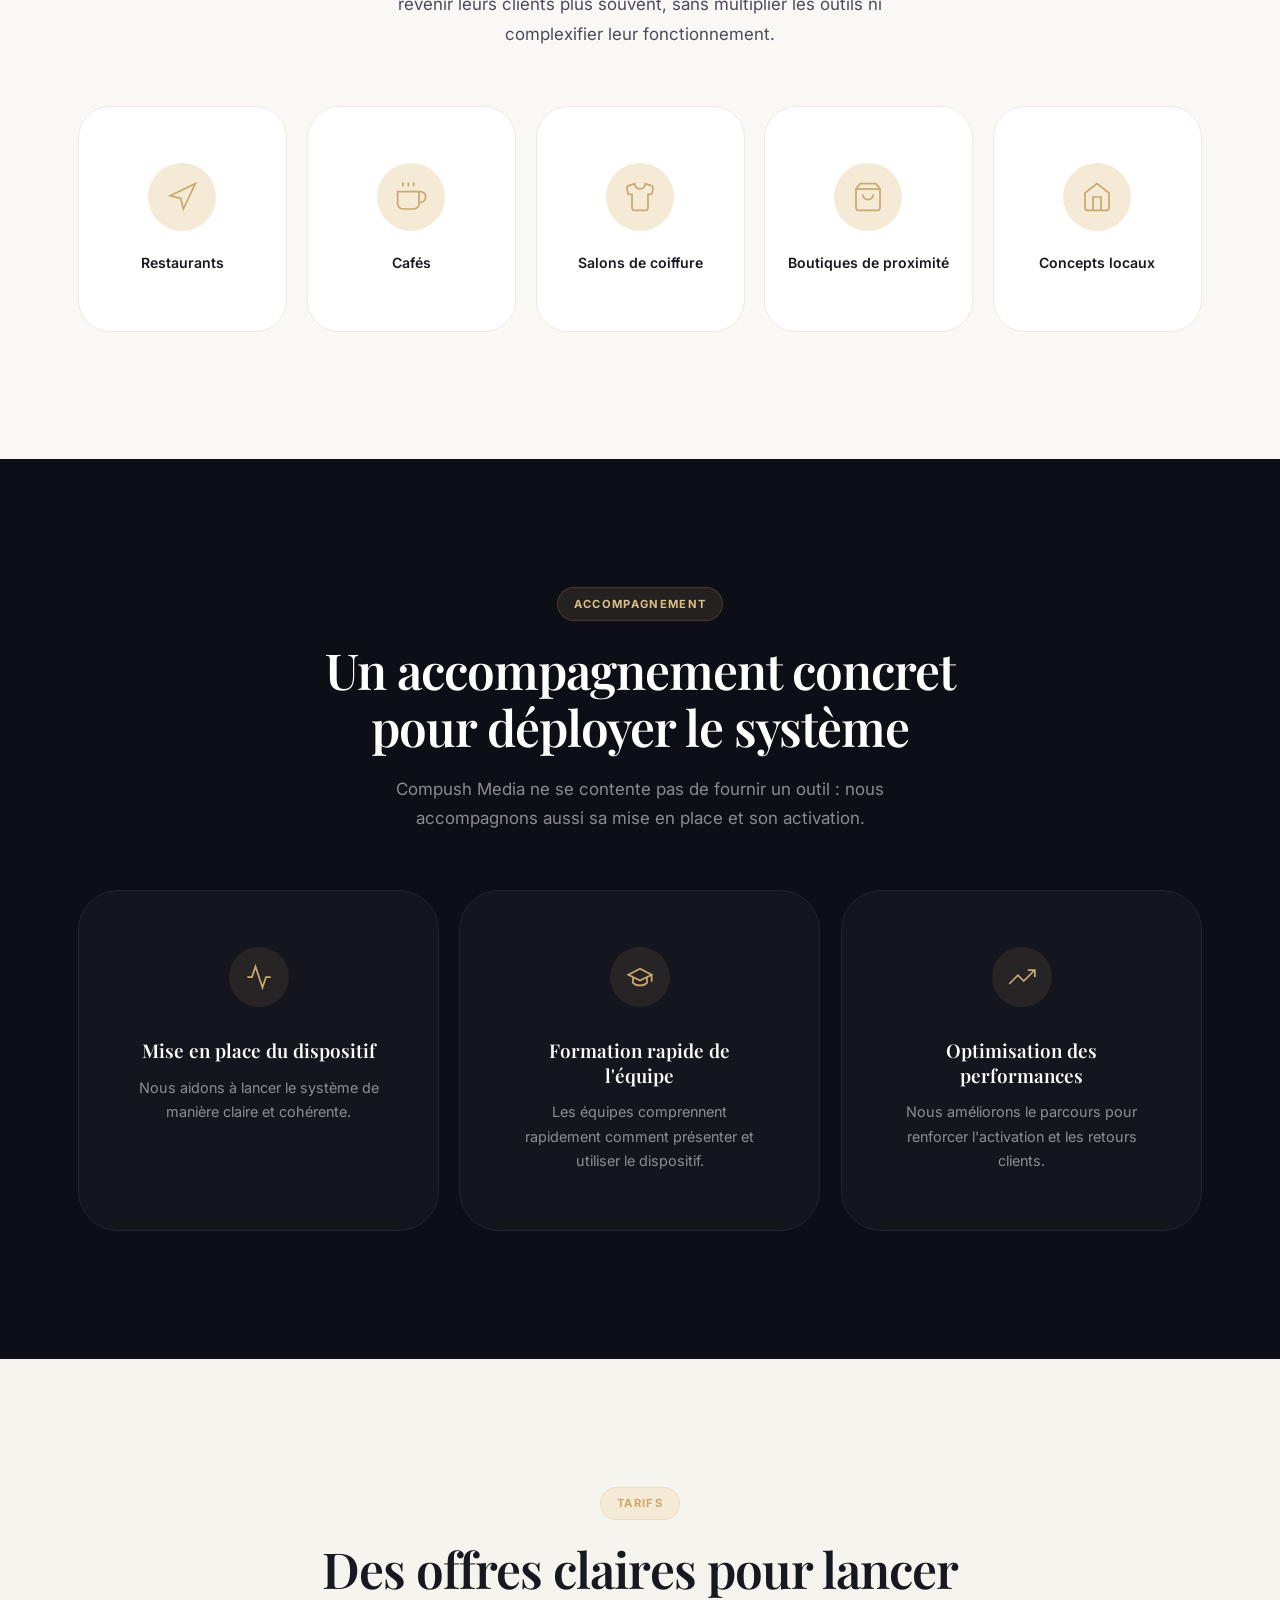
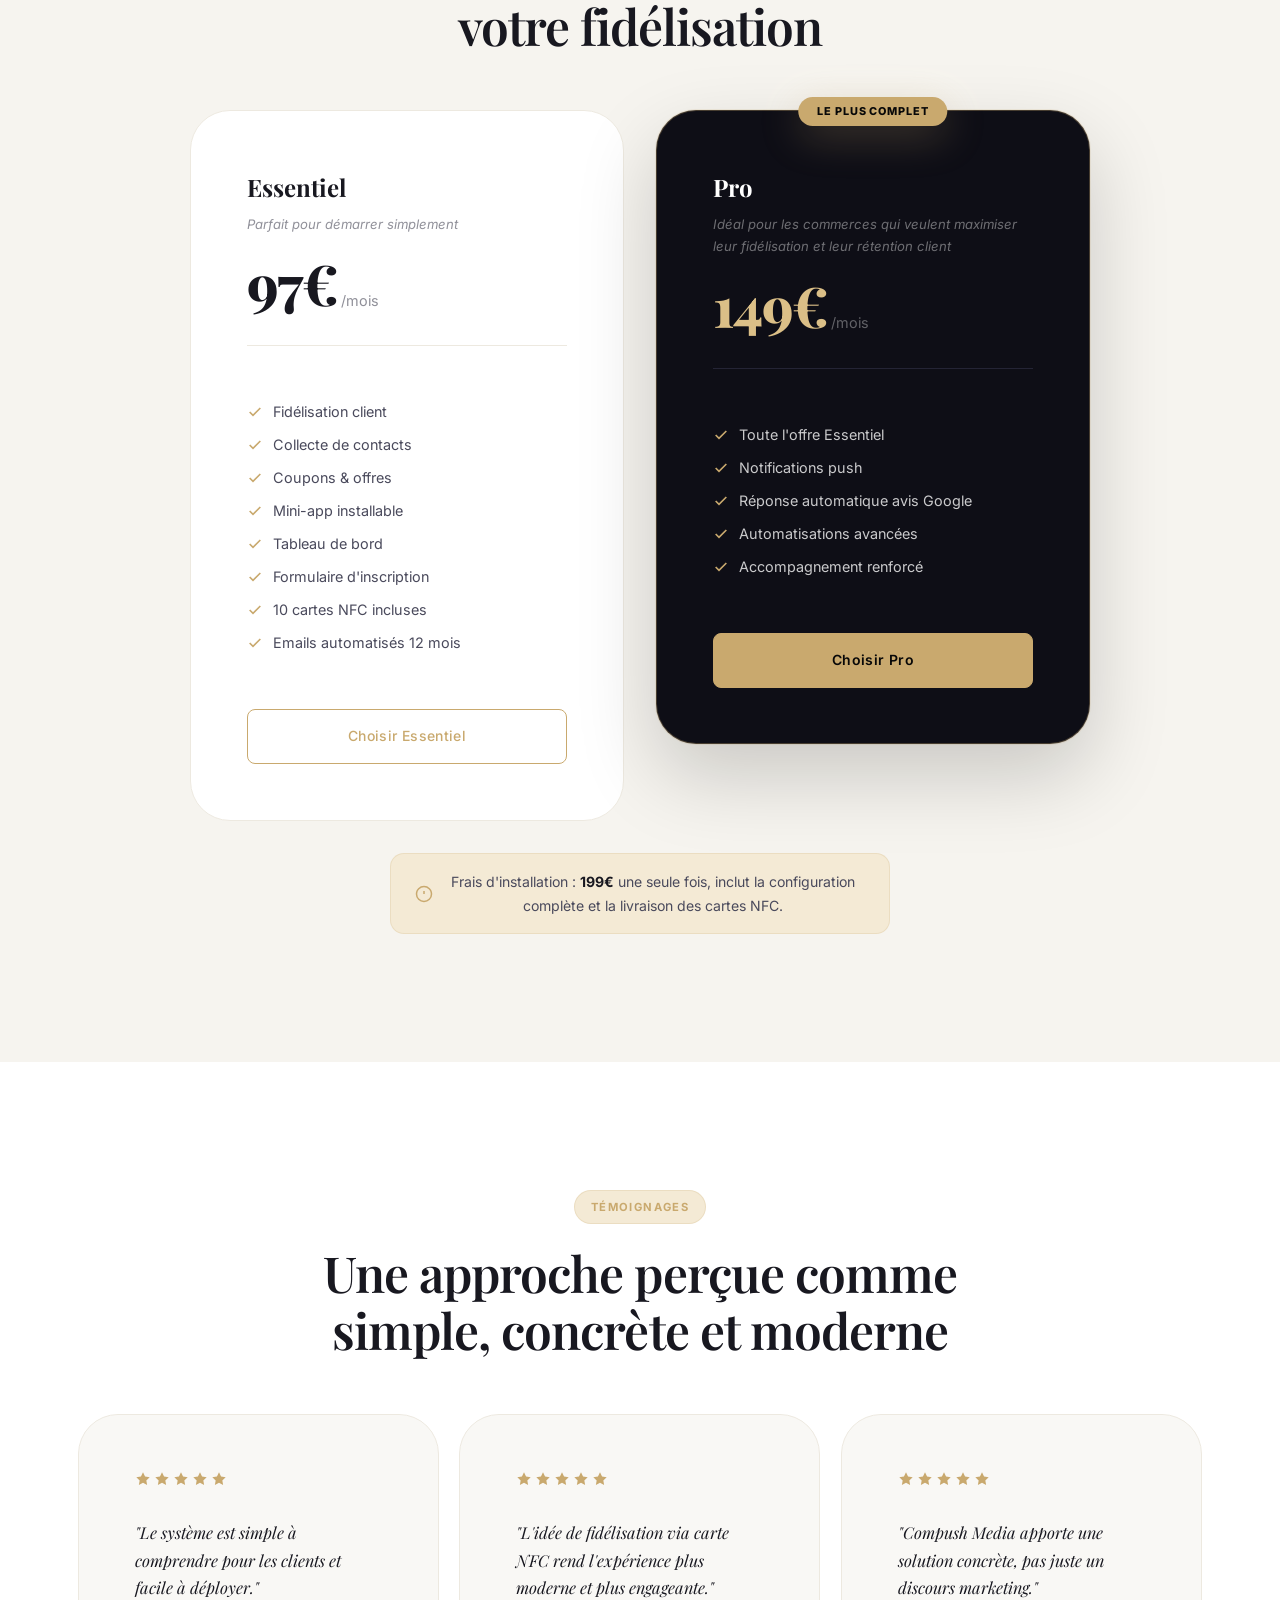
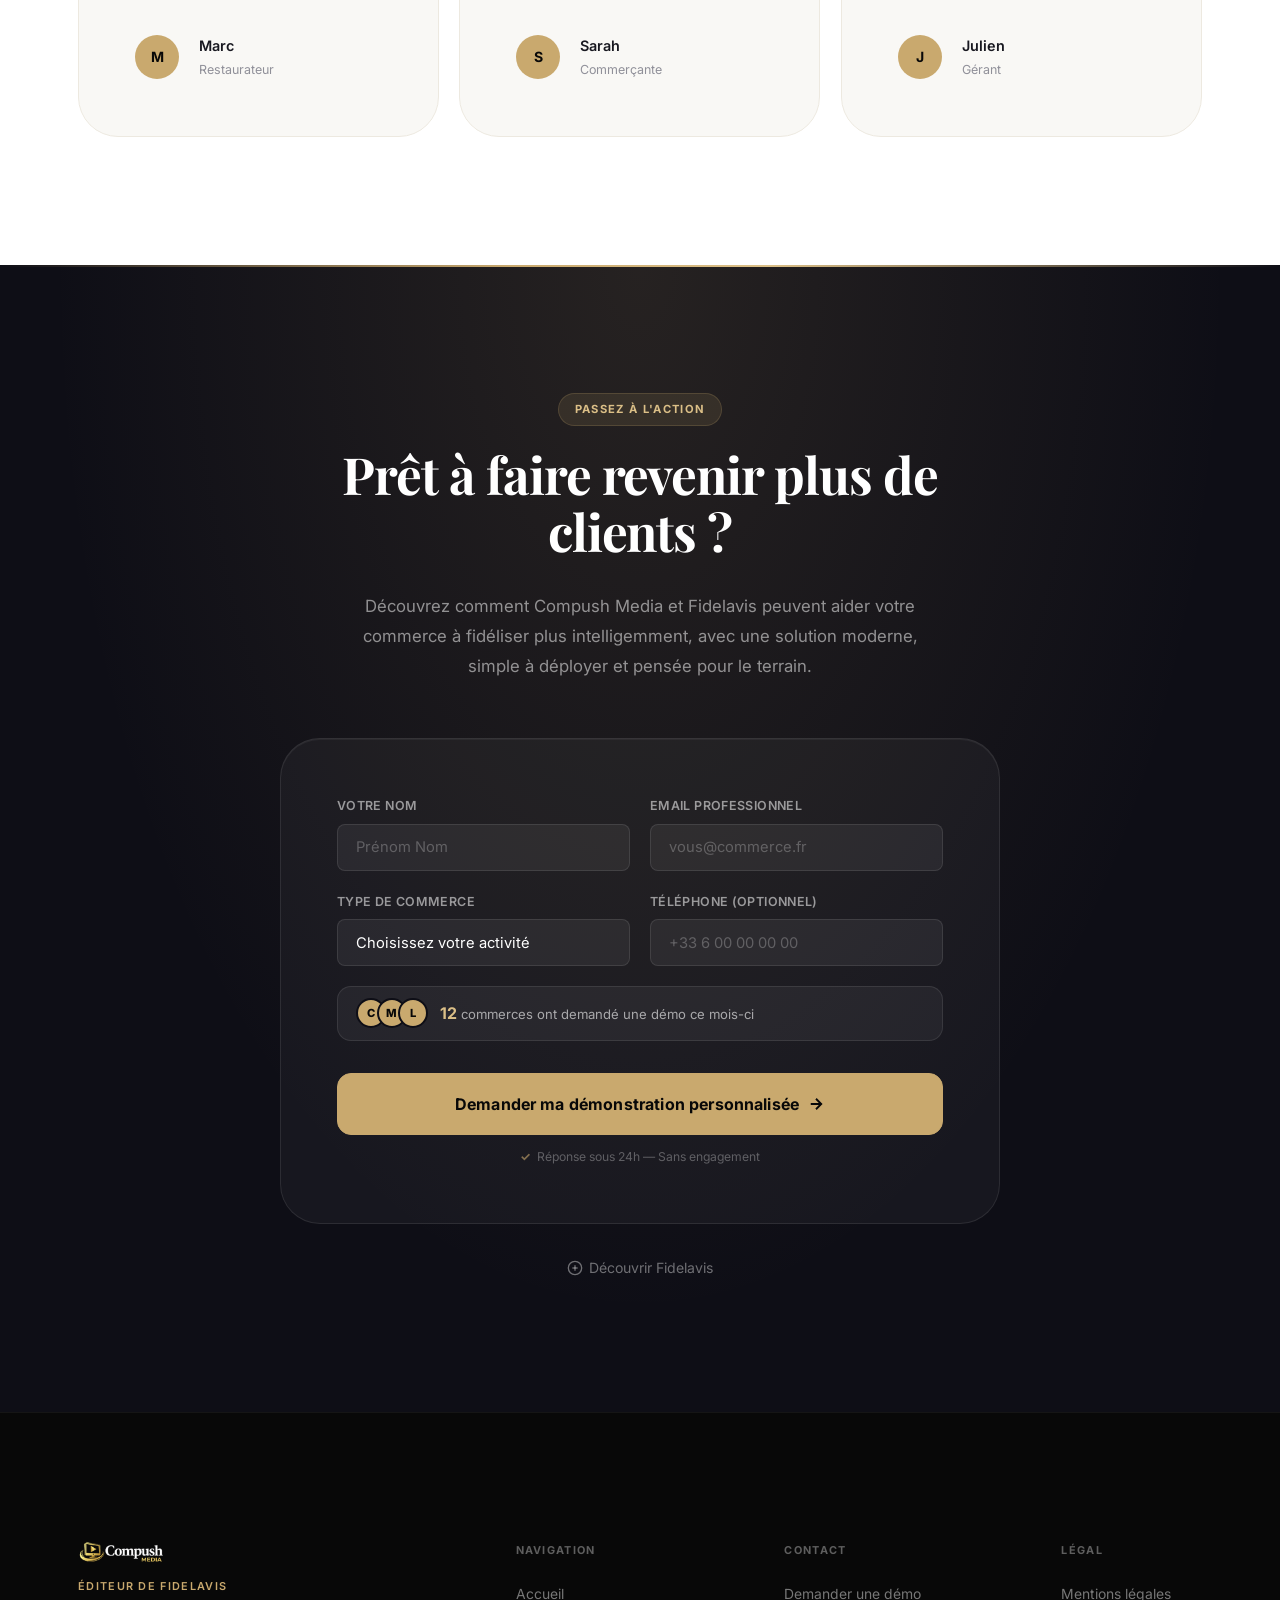
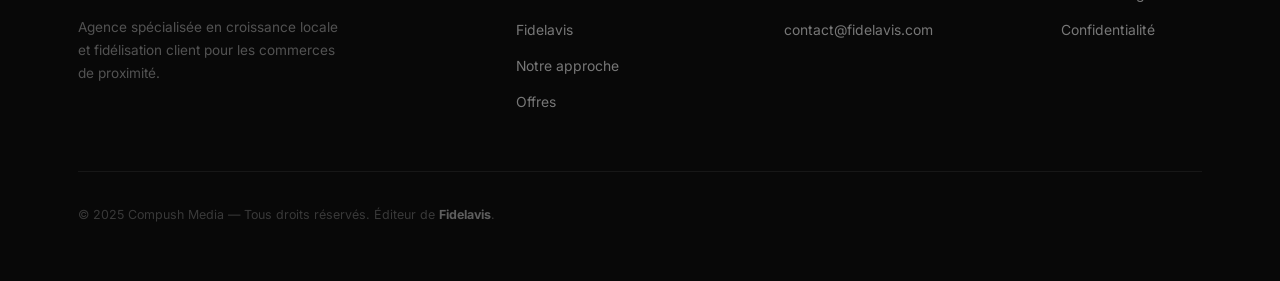
==== commit c0a821f0: "Bouton modal vidéo : texte court sur mobile" ====
--- a/index.html
+++ b/index.html
@@ -779,7 +779,7 @@
       </div>
       <p class="video-proof__context">Exemple réel dans un restaurant — applicable à tous les commerces locaux (coiffure, esthétique, boutiques…)</p>
       <div class="video-modal__footer">
-        <a href="#contact" class="btn btn--primary" id="videoCta">Je veux tester dans mon commerce</a>
+        <a href="#contact" class="btn btn--primary" id="videoCta"><span class="btn-text-long">Je veux tester dans mon commerce</span><span class="btn-text-short">Je veux tester</span></a>
         <p>Mise en place simple — résultats visibles rapidement-Réponse sous 24h — Sans engagement</p>
       </div>
     </div>
--- a/style.css
+++ b/style.css
@@ -104,6 +104,7 @@
   background: var(--clr-white);
   overflow-x: hidden;
 }
+html { overflow-x: hidden; max-width: 100%; }
 
 img, svg { display: block; max-width: 100%; }
 a { color: inherit; text-decoration: none; }
@@ -1971,6 +1972,12 @@
   text-align: center;
 }
 .video-modal__footer p { font-size: 0.76rem; color: var(--clr-text-3); }
+.btn-text-short { display: none; }
+
+@media (max-width: 480px) {
+  .btn-text-long  { display: none; }
+  .btn-text-short { display: inline; }
+}
 
 /* ============================================================
    EXIT-INTENT POPUP
@@ -2217,6 +2224,22 @@
   .hero            { min-height: auto; padding-top: 6.5rem; padding-bottom: 4rem; }
   .hero__title     { font-size: clamp(2rem, 8vw, 2.8rem); }
   .stat__number    { font-size: clamp(3rem, 10vw, 4.5rem); }
+
+  /* Bouton vidéo : visible et bien cadré sur mobile */
+  .hero__video-btn {
+    justify-content: center;
+    font-size: 0.85rem;
+    white-space: normal;
+    text-align: center;
+    max-width: 100%;
+    padding: 0.5rem 0.8rem;
+  }
+  .hero__video-btn em { display: none; }
+
+  /* Éviter tout débordement horizontal */
+  .container { max-width: 100%; overflow: hidden; }
+  * { max-width: 100%; box-sizing: border-box; }
+  img, video { max-width: 100%; height: auto; }
 }
 
 /* ── Print / Reduced motion ─────────────────────────────── */
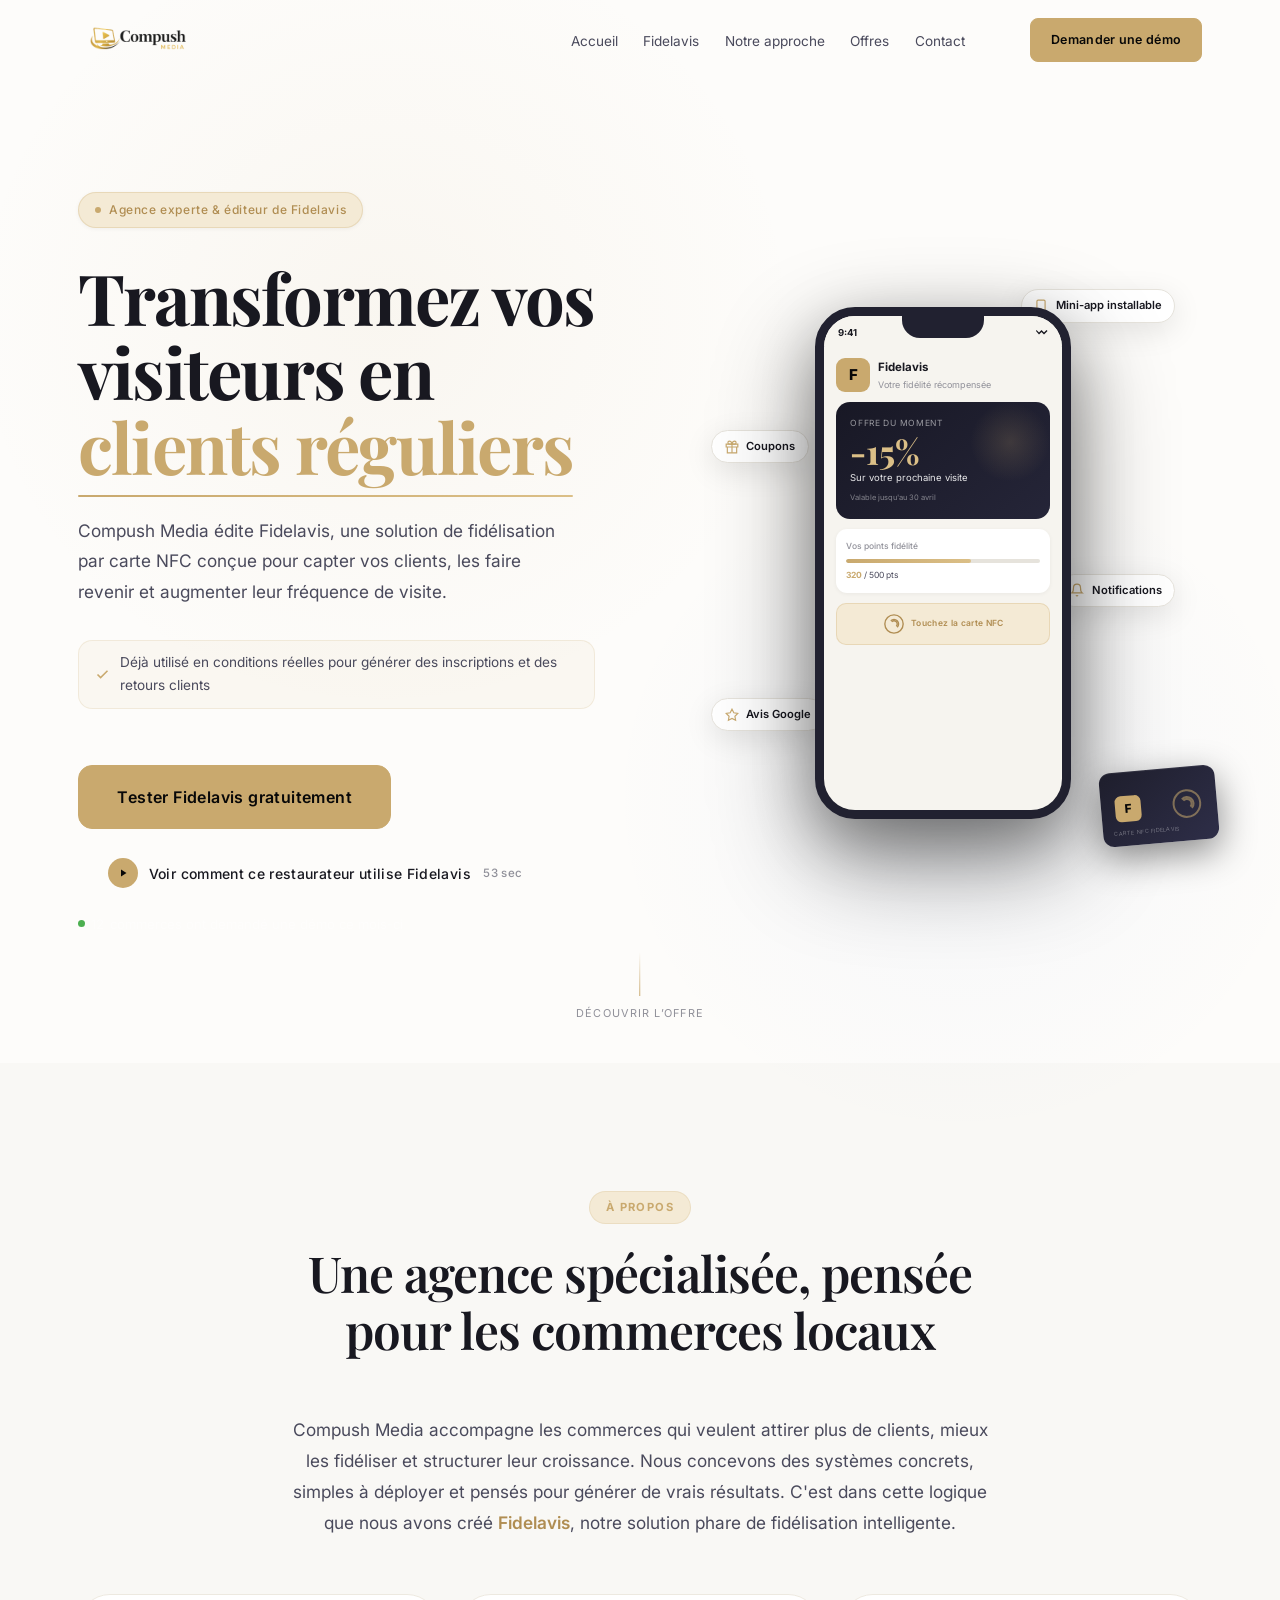
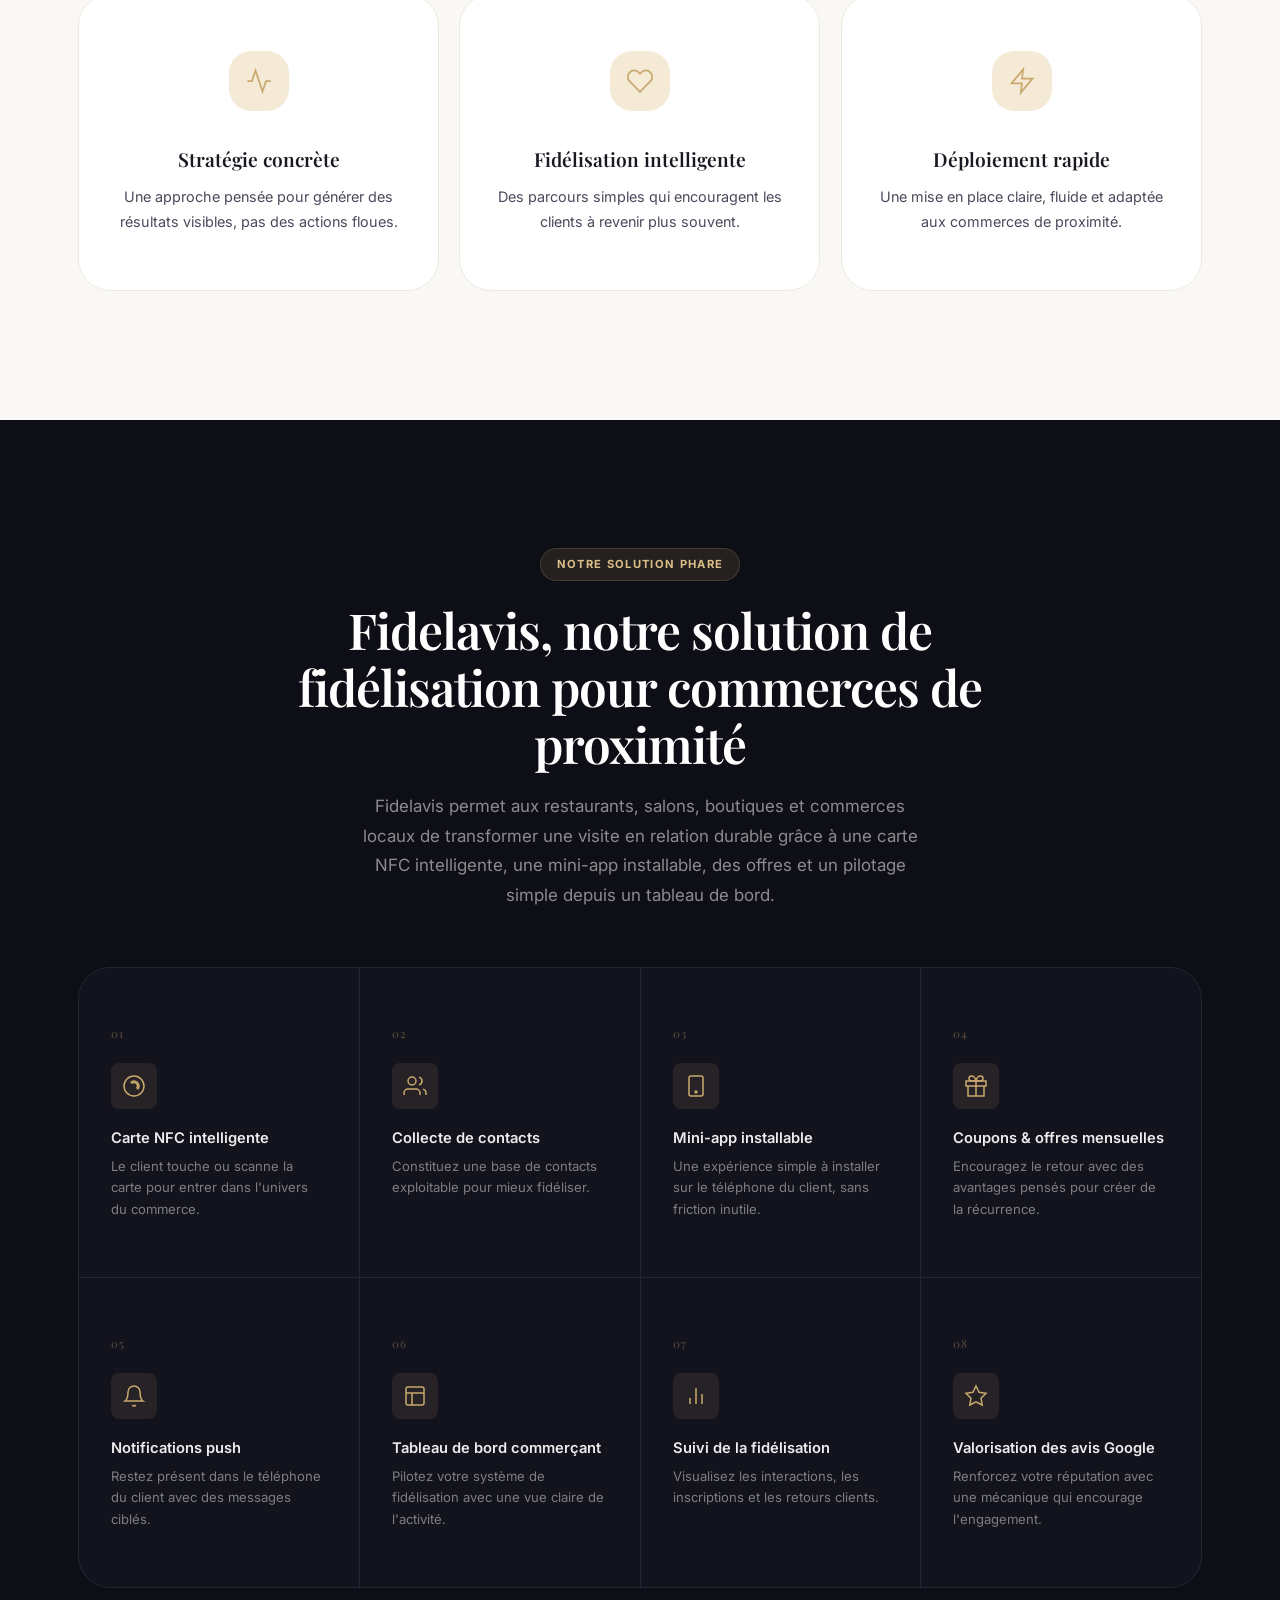
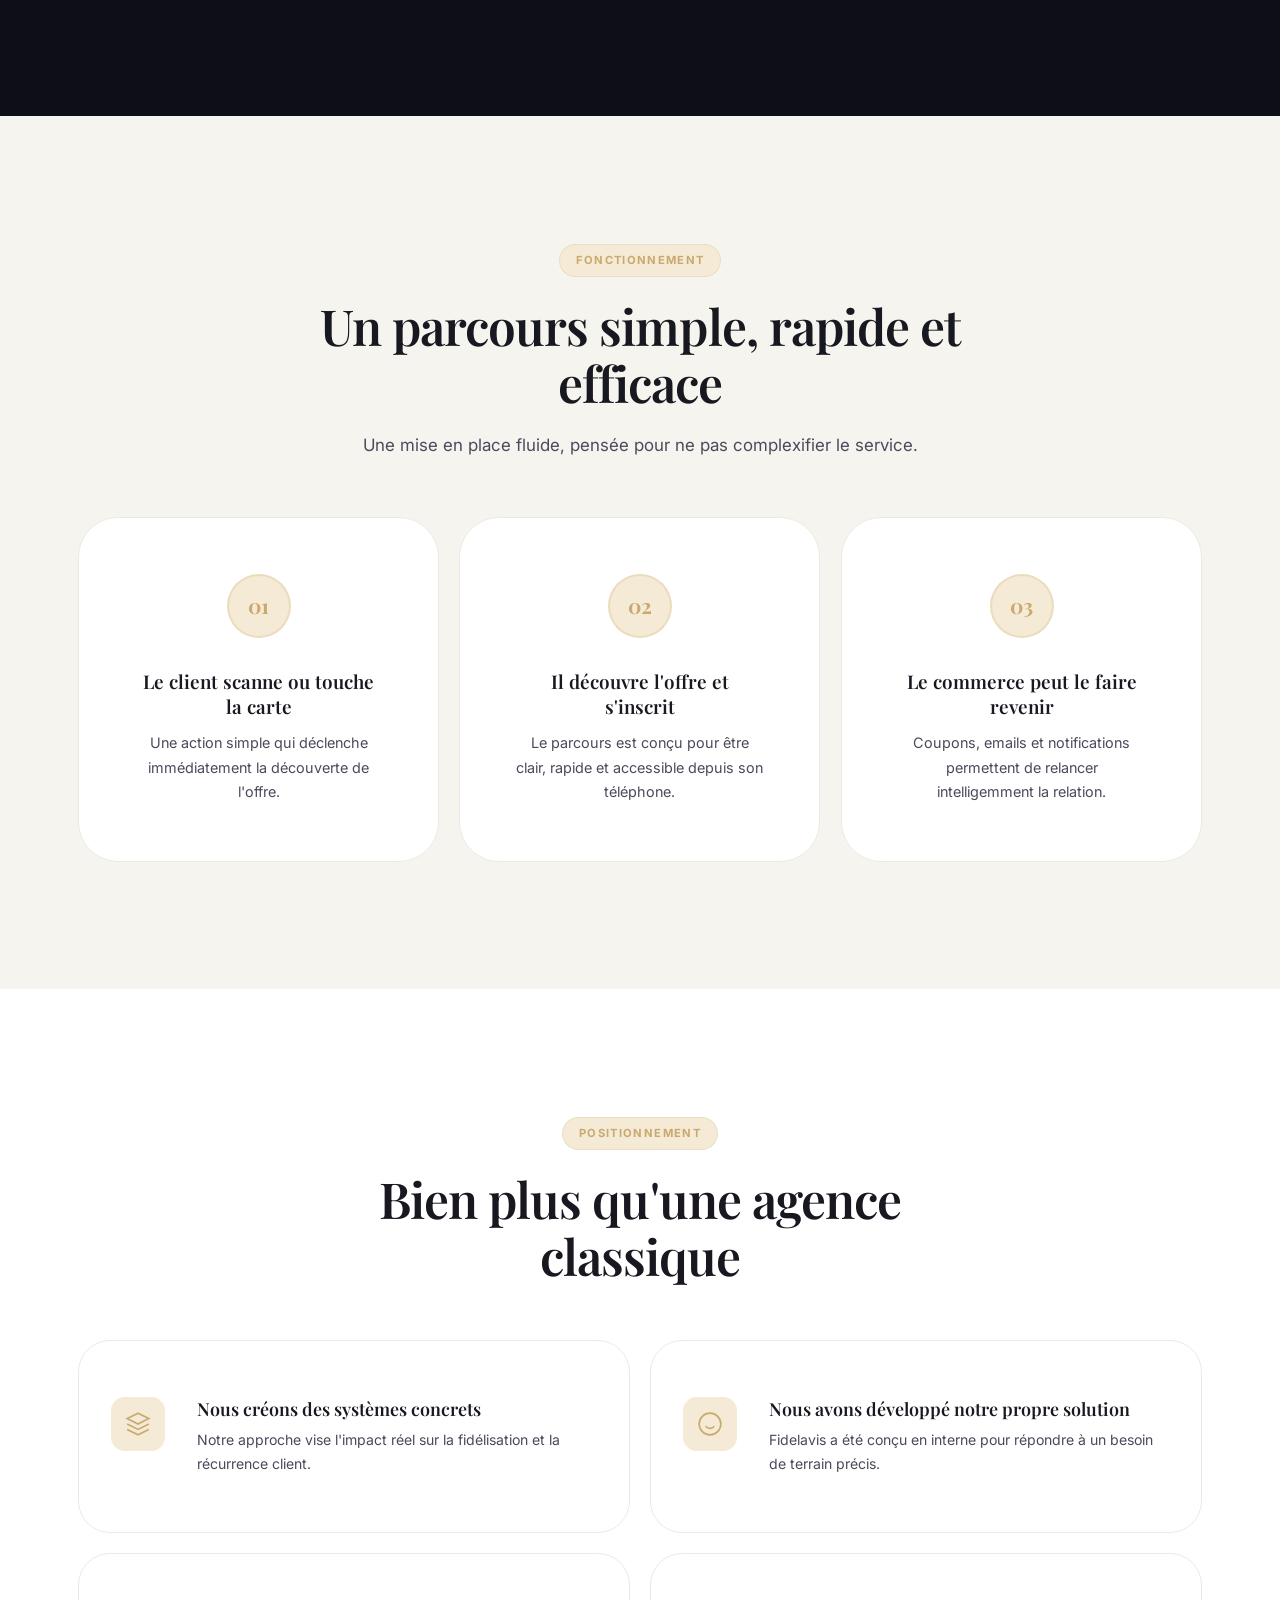
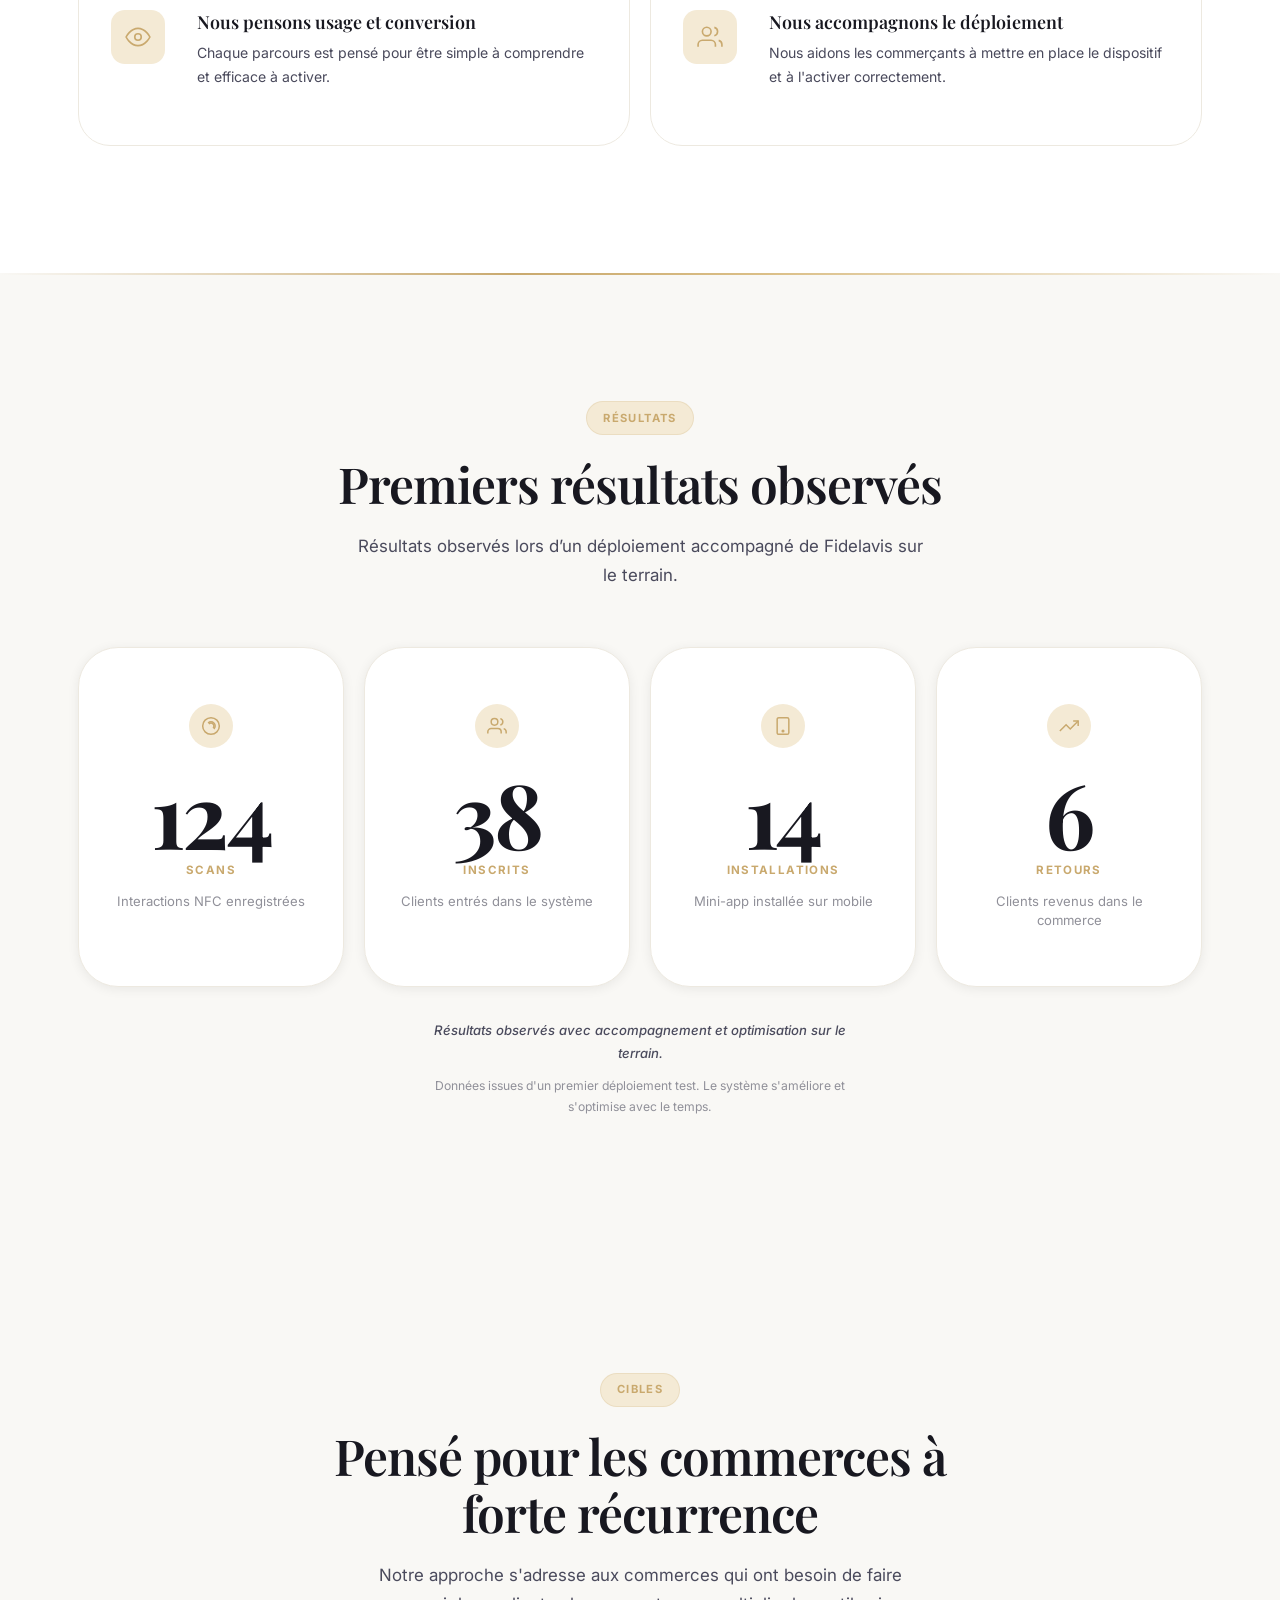
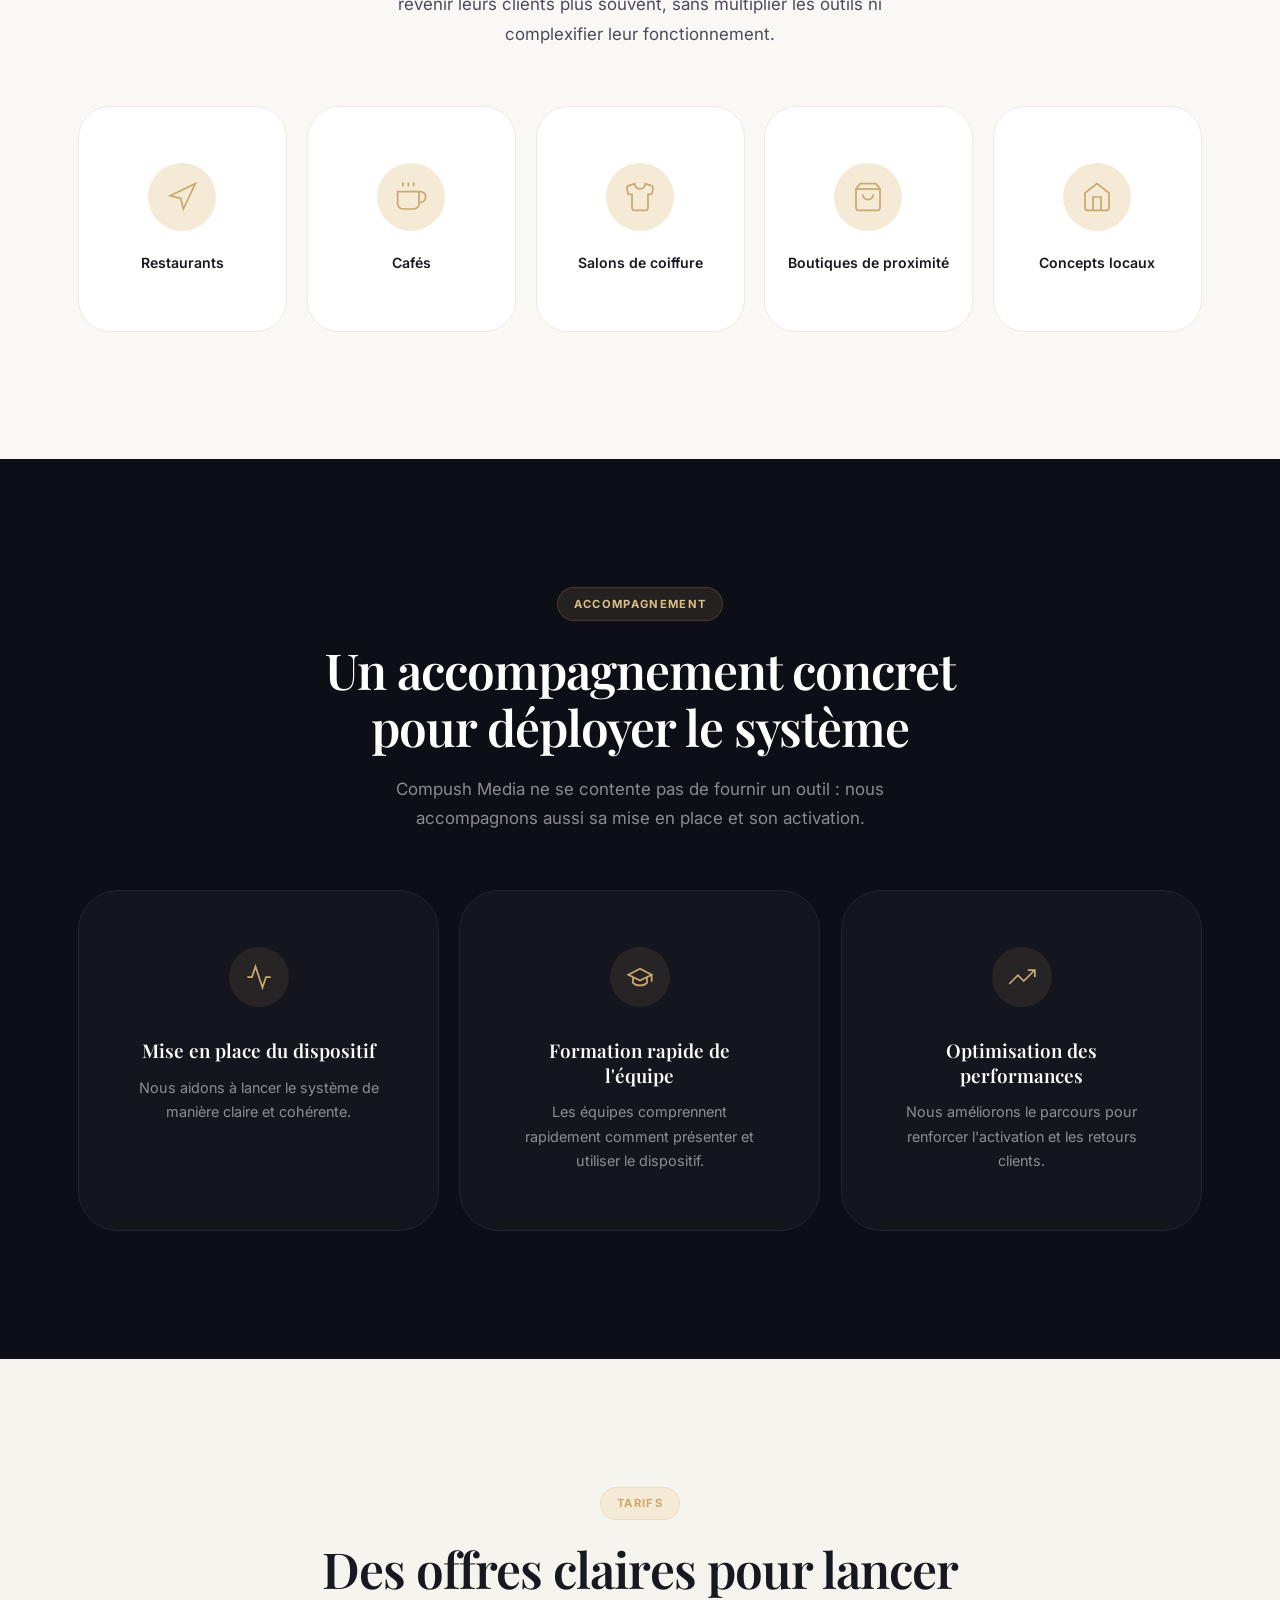
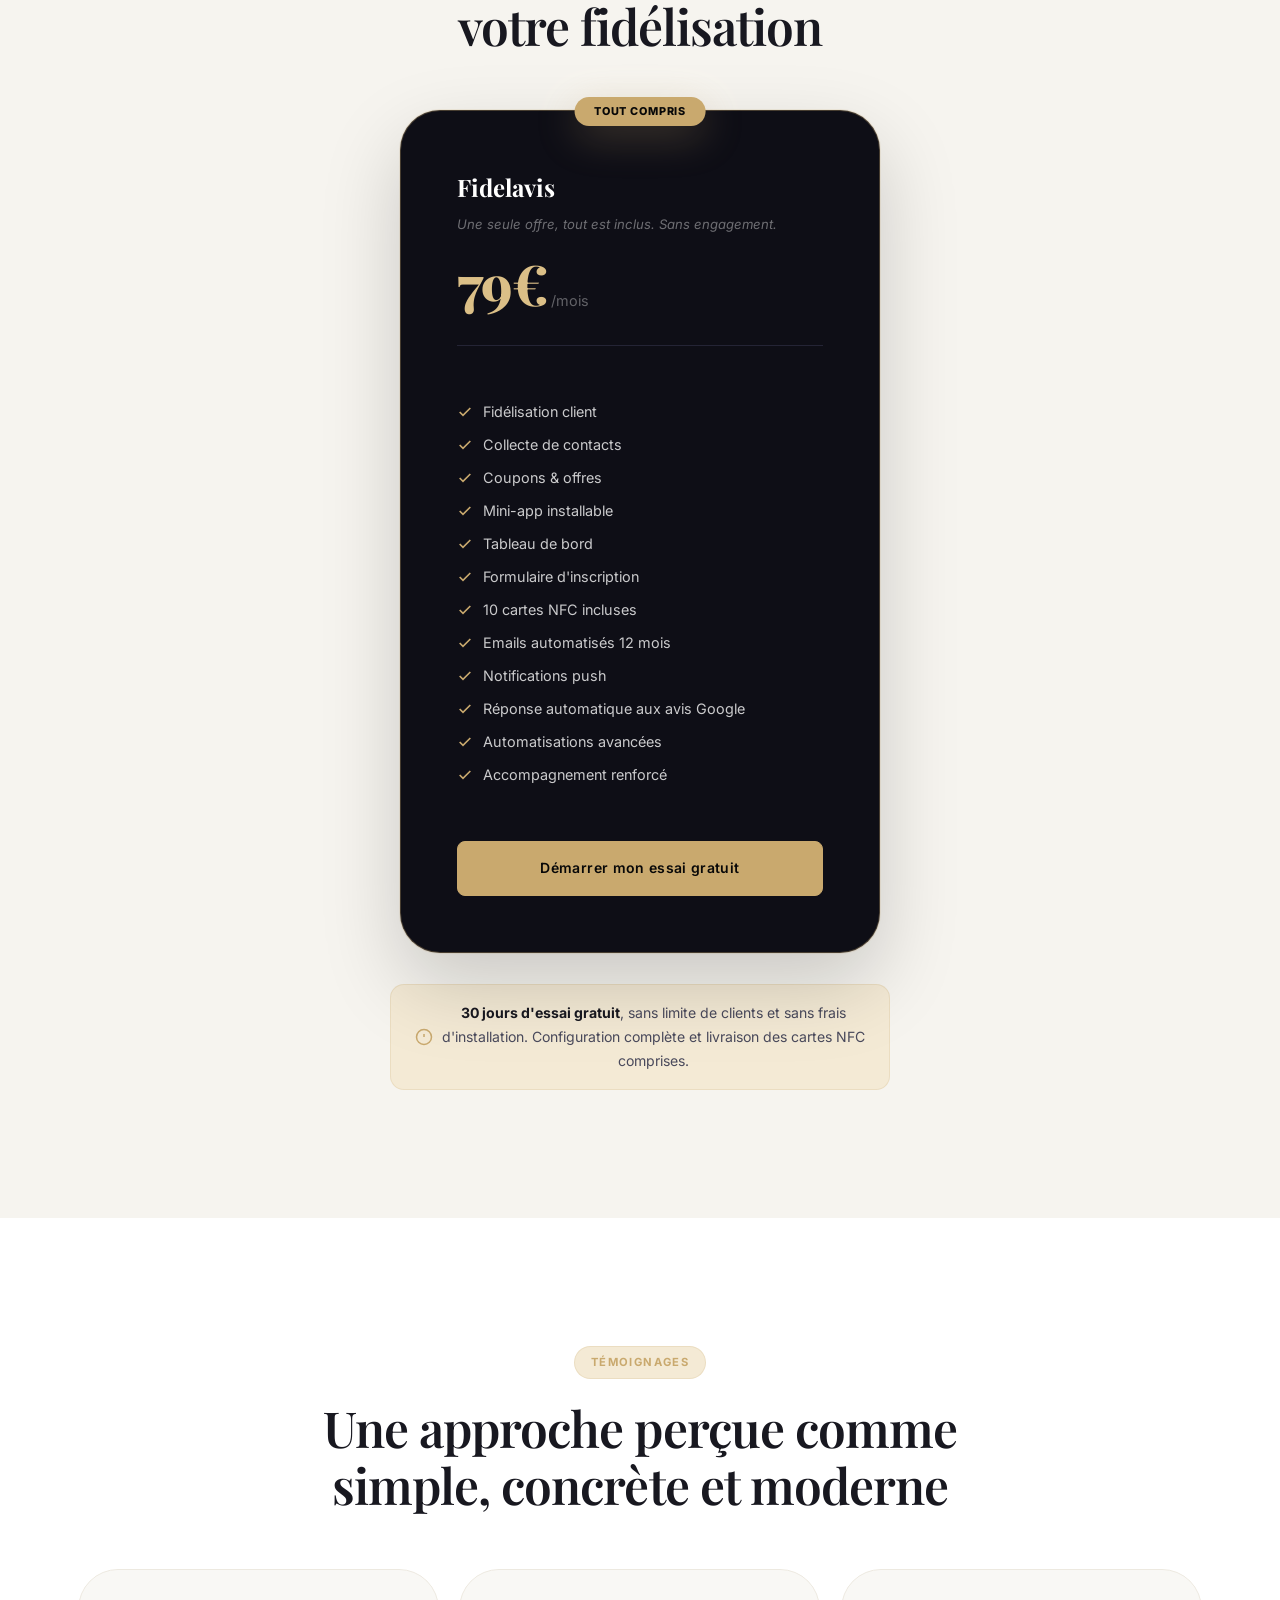
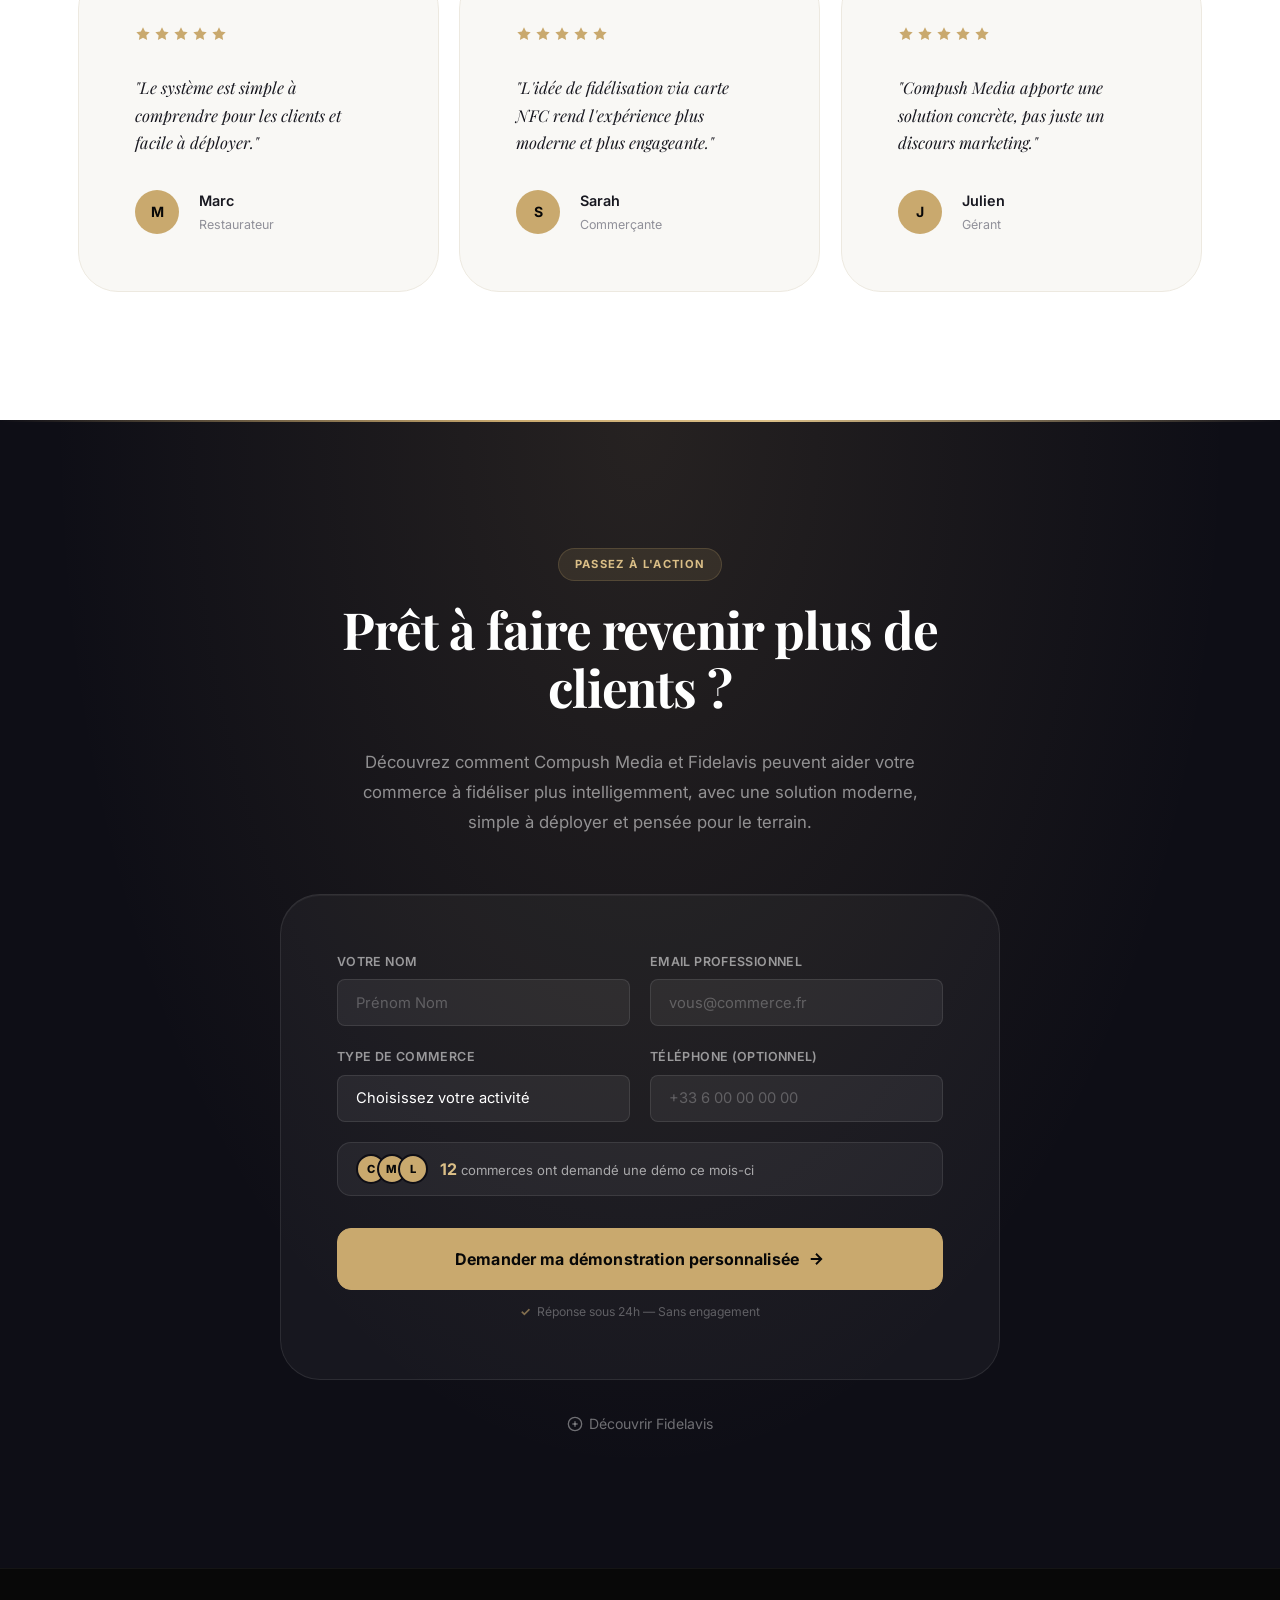
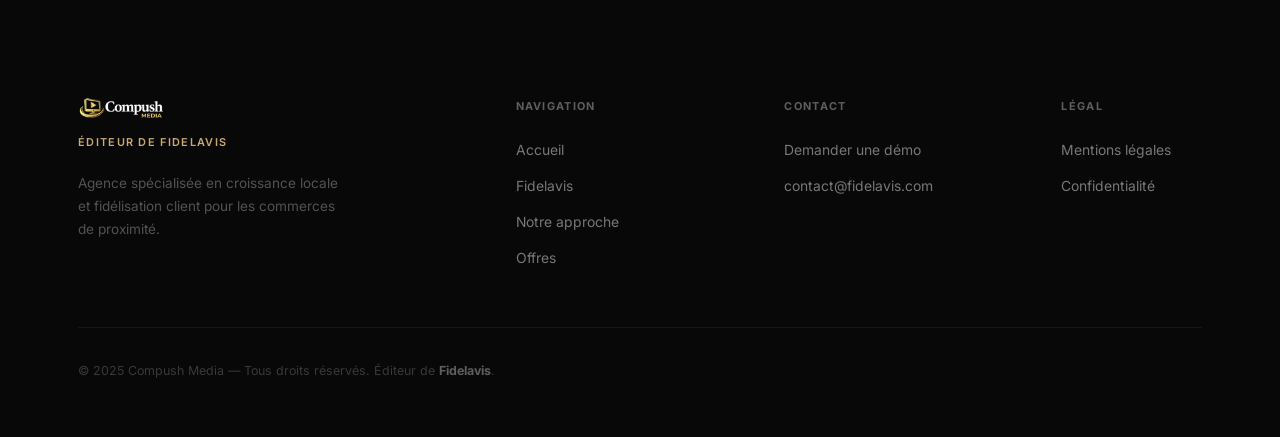
==== commit 58f2e4d4: "Tarifs : offre unique à 79 €, sans frais d'installation Les plans Essentiel (97 €) et Pro (149 €) fu" ====
--- a/index.html
+++ b/index.html
@@ -523,12 +523,13 @@
         </div>
 
         <div class="pricing">
-          <div class="pricing-card reveal">
+          <div class="pricing-card pricing-card--featured reveal">
+            <div class="pricing-card__badge">Tout compris</div>
             <div class="pricing-card__header">
-              <div class="pricing-card__name">Essentiel</div>
-              <div class="pricing-card__desc">Parfait pour démarrer simplement</div>
+              <div class="pricing-card__name">Fidelavis</div>
+              <div class="pricing-card__desc">Une seule offre, tout est inclus. Sans engagement.</div>
               <div class="pricing-card__price">
-                <span class="pricing-card__amount">97€</span>
+                <span class="pricing-card__amount">79€</span>
                 <span class="pricing-card__period">/mois</span>
               </div>
             </div>
@@ -541,34 +542,18 @@
               <li><svg width="16" height="16" viewBox="0 0 24 24" fill="none" stroke="currentColor" stroke-width="2.5"><polyline points="20 6 9 17 4 12"/></svg> Formulaire d'inscription</li>
               <li><svg width="16" height="16" viewBox="0 0 24 24" fill="none" stroke="currentColor" stroke-width="2.5"><polyline points="20 6 9 17 4 12"/></svg> 10 cartes NFC incluses</li>
               <li><svg width="16" height="16" viewBox="0 0 24 24" fill="none" stroke="currentColor" stroke-width="2.5"><polyline points="20 6 9 17 4 12"/></svg> Emails automatisés 12 mois</li>
-            </ul>
-            <a href="#contact" class="btn btn--outline btn--full">Choisir Essentiel</a>
-          </div>
-
-          <div class="pricing-card pricing-card--featured reveal reveal--delay">
-            <div class="pricing-card__badge">Le plus complet</div>
-            <div class="pricing-card__header">
-              <div class="pricing-card__name">Pro</div>
-              <div class="pricing-card__desc">Idéal pour les commerces qui veulent maximiser leur fidélisation et leur rétention client</div>
-              <div class="pricing-card__price">
-                <span class="pricing-card__amount">149€</span>
-                <span class="pricing-card__period">/mois</span>
-              </div>
-            </div>
-            <ul class="pricing-card__features">
-              <li><svg width="16" height="16" viewBox="0 0 24 24" fill="none" stroke="currentColor" stroke-width="2.5"><polyline points="20 6 9 17 4 12"/></svg> Toute l'offre Essentiel</li>
               <li><svg width="16" height="16" viewBox="0 0 24 24" fill="none" stroke="currentColor" stroke-width="2.5"><polyline points="20 6 9 17 4 12"/></svg> Notifications push</li>
-              <li><svg width="16" height="16" viewBox="0 0 24 24" fill="none" stroke="currentColor" stroke-width="2.5"><polyline points="20 6 9 17 4 12"/></svg> Réponse automatique avis Google</li>
+              <li><svg width="16" height="16" viewBox="0 0 24 24" fill="none" stroke="currentColor" stroke-width="2.5"><polyline points="20 6 9 17 4 12"/></svg> Réponse automatique aux avis Google</li>
               <li><svg width="16" height="16" viewBox="0 0 24 24" fill="none" stroke="currentColor" stroke-width="2.5"><polyline points="20 6 9 17 4 12"/></svg> Automatisations avancées</li>
               <li><svg width="16" height="16" viewBox="0 0 24 24" fill="none" stroke="currentColor" stroke-width="2.5"><polyline points="20 6 9 17 4 12"/></svg> Accompagnement renforcé</li>
             </ul>
-            <a href="#contact" class="btn btn--primary btn--full">Choisir Pro</a>
+            <a href="#contact" class="btn btn--primary btn--full">Démarrer mon essai gratuit</a>
           </div>
         </div>
 
         <div class="pricing__note reveal">
           <svg width="18" height="18" viewBox="0 0 24 24" fill="none" stroke="currentColor" stroke-width="2"><circle cx="12" cy="12" r="10"/><line x1="12" y1="8" x2="12" y2="12"/><line x1="12" y1="16" x2="12.01" y2="16"/></svg>
-          <span>Frais d'installation : <strong>199€</strong> une seule fois, inclut la configuration complète et la livraison des cartes NFC.</span>
+          <span><strong>30 jours d'essai gratuit</strong>, sans limite de clients et sans frais d'installation. Configuration complète et livraison des cartes NFC comprises.</span>
         </div>
       </div>
     </section>
--- a/style.css
+++ b/style.css
@@ -1386,7 +1386,12 @@
 ============================================================ */
 .pricing {
   display: grid;
-  grid-template-columns: 1fr 1fr;
+  /* Une seule offre depuis le passage au prix unique. « minmax(0, 480px) »
+     plutôt que « 1fr » : 1fr a un min-width implicite égal au contenu, et la
+     carte refusait de descendre sous la largeur de son plus long libellé —
+     elle débordait de 17 px sur un iPhone. */
+  grid-template-columns: minmax(0, 480px);
+  justify-content: center;
   gap: var(--sp-lg);
   max-width: 900px;
   margin: 0 auto var(--sp-lg);
@@ -2207,7 +2212,7 @@
   .stats           { grid-template-columns: repeat(2, 1fr); }
   .targets         { grid-template-columns: repeat(3, 1fr); }
   .support-cards   { grid-template-columns: 1fr; max-width: 520px; margin: 0 auto; }
-  .pricing         { grid-template-columns: 1fr; max-width: 480px; margin-left: auto; margin-right: auto; }
+  .pricing         { grid-template-columns: minmax(0, 1fr); max-width: 480px; margin-left: auto; margin-right: auto; }
   .pricing-card--featured { transform: none; }
   .pricing-card--featured:hover { transform: translateY(-6px); }
   .testimonials    { grid-template-columns: 1fr; max-width: 520px; margin: 0 auto; }
